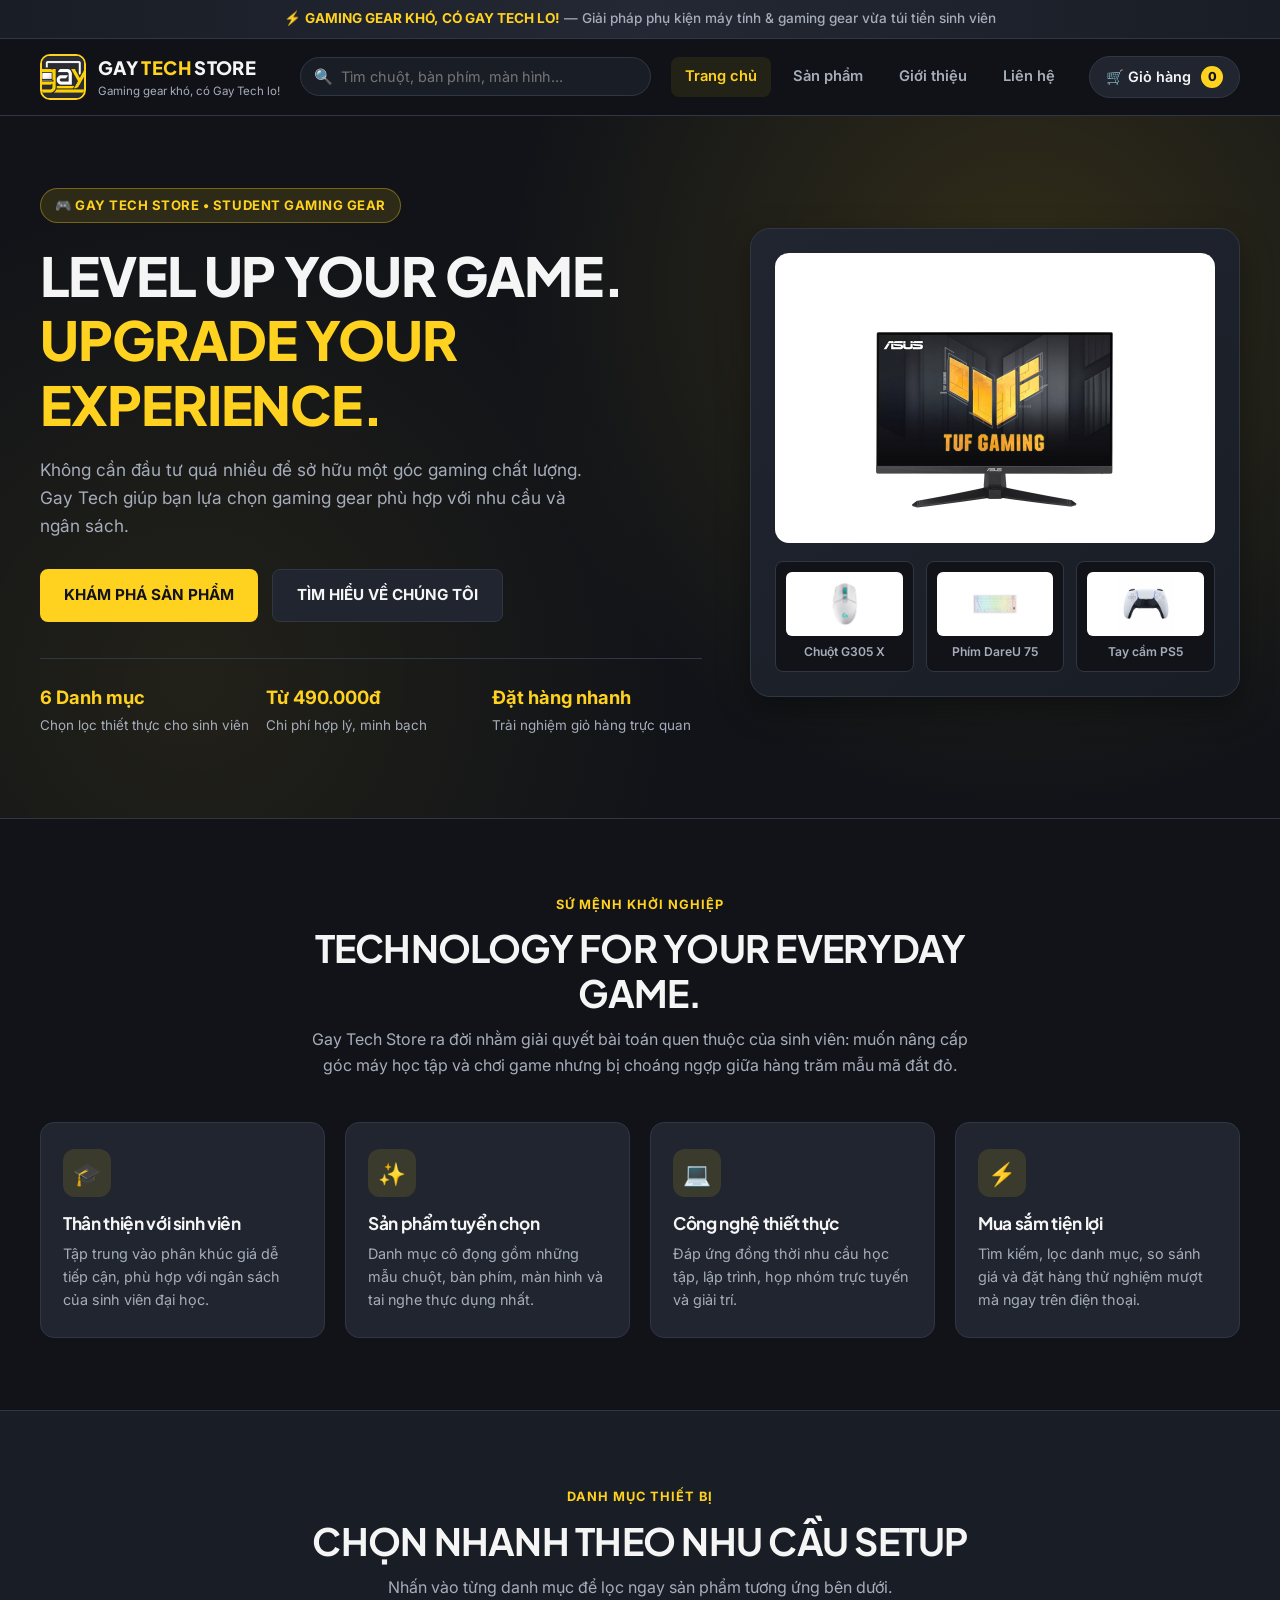
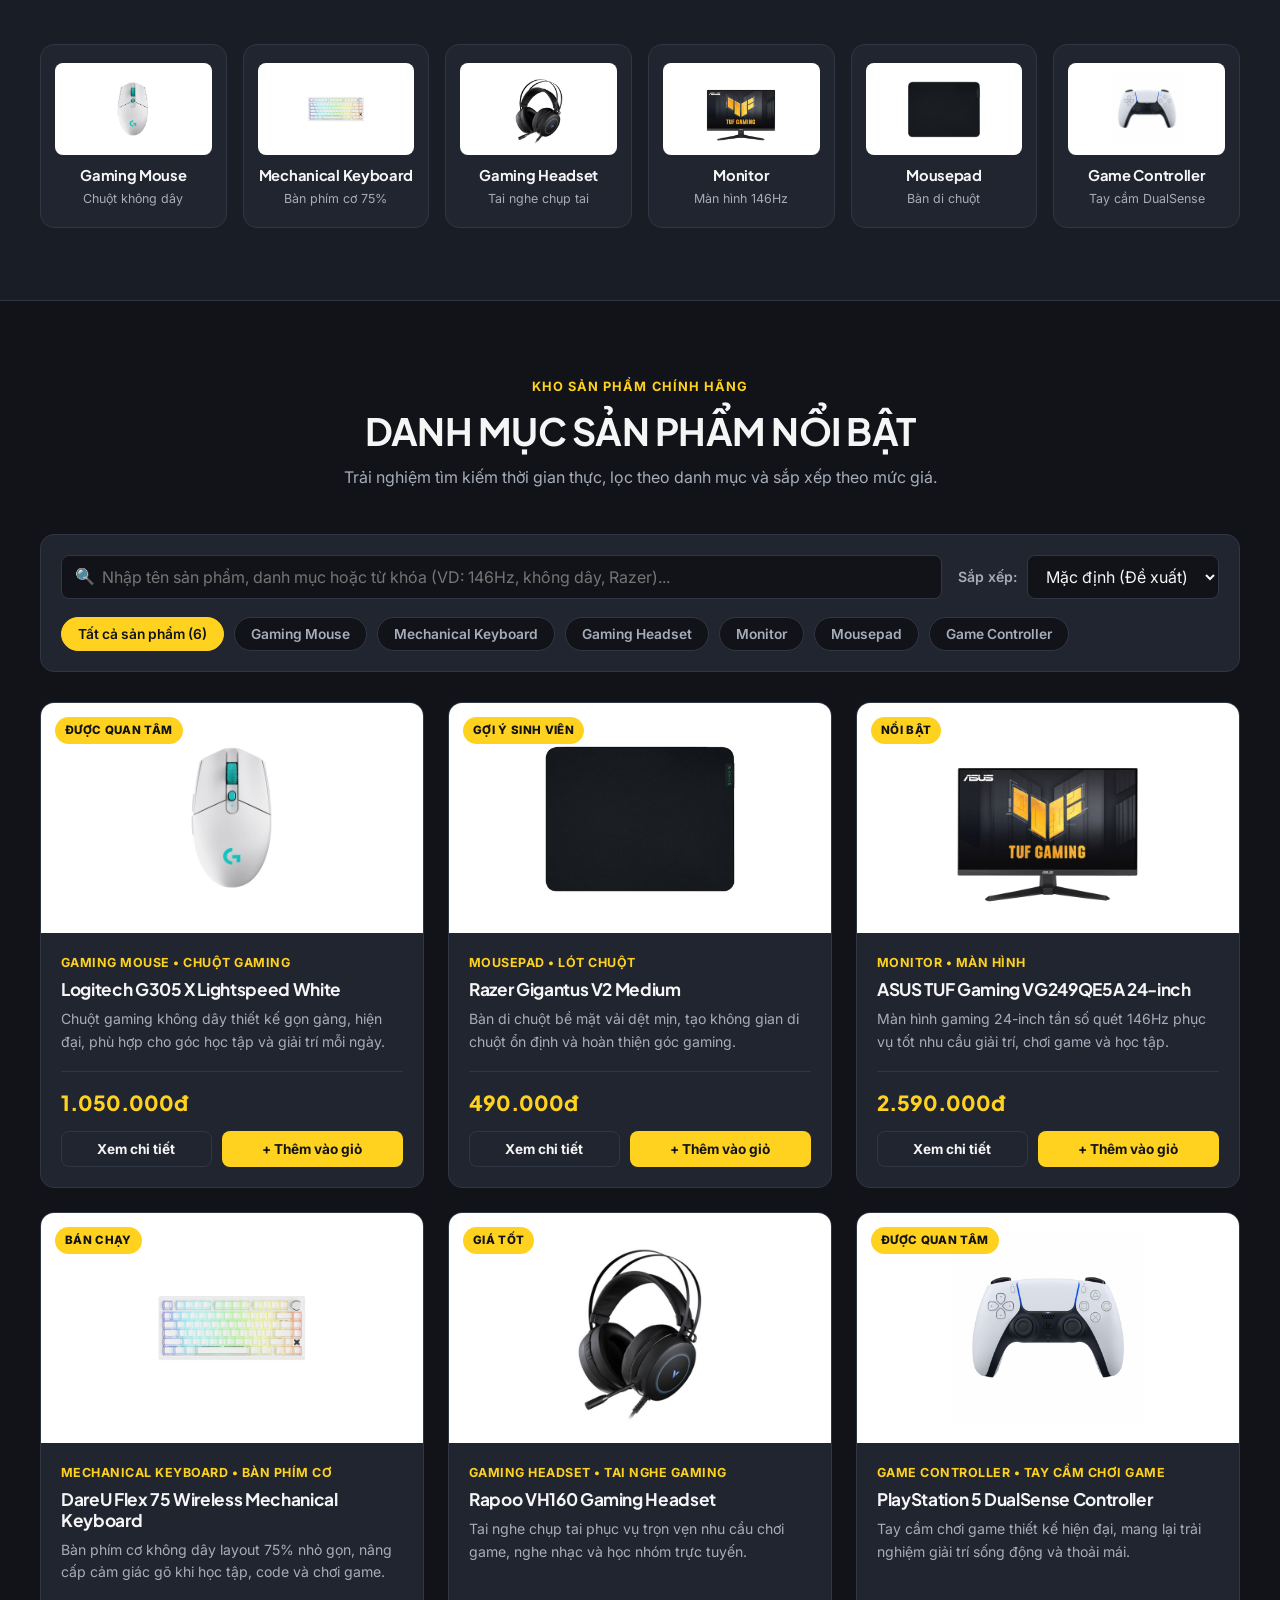
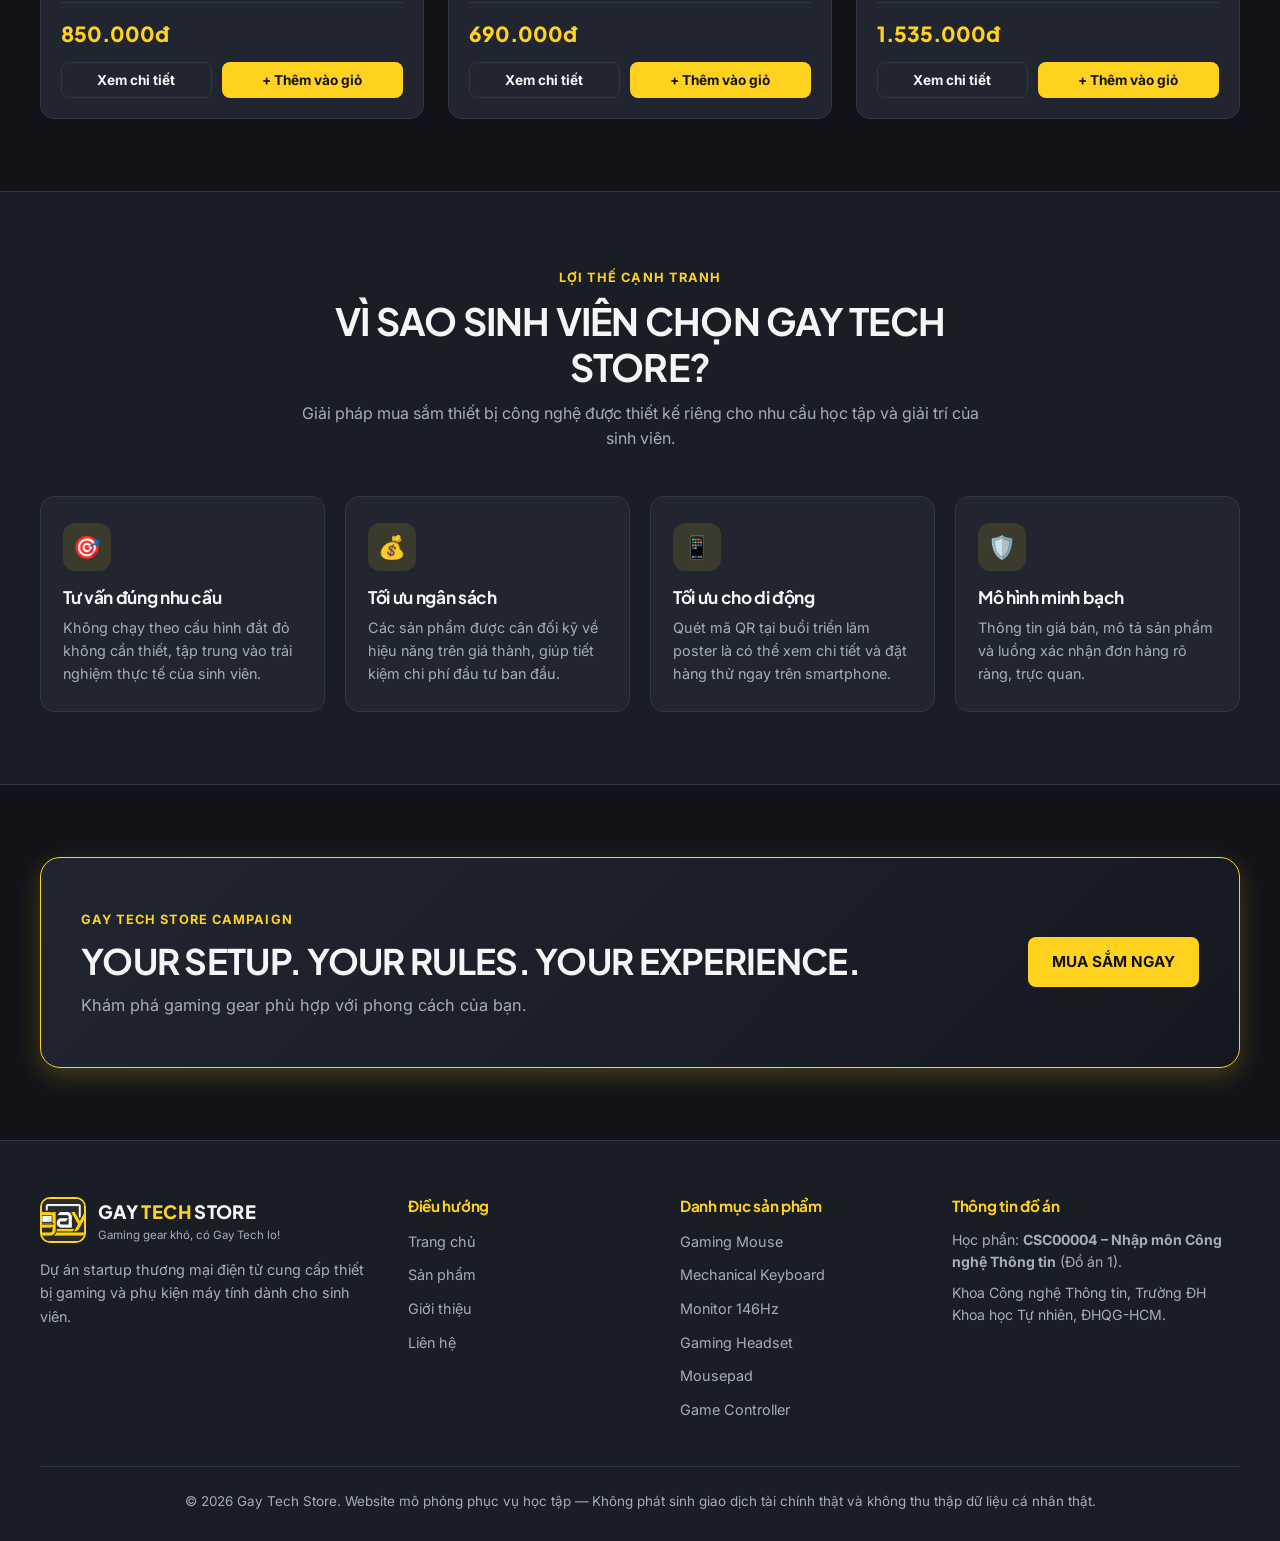
==== index.html @ 5ca6d217 "Add files via upload" ====
<!DOCTYPE html>
<html lang="vi">
<head>
  <meta charset="UTF-8">
  <meta name="viewport" content="width=device-width, initial-scale=1.0">
  <title>Gay Tech Store | Gaming gear khó, có Gay Tech lo!</title>
  <meta name="description" content="Gay Tech Store - Cửa hàng thiết bị gaming, phụ kiện máy tính và giải trí dành cho sinh viên. Đồ án môn CSC00004 Nhập môn CNTT.">
  <link rel="stylesheet" href="css/style.css">
</head>
<body>

  <!-- Thanh thông báo -->
  <div class="announcement-bar">
    ⚡ <strong>GAMING GEAR KHÓ, CÓ GAY TECH LO!</strong> — Giải pháp phụ kiện máy tính &amp; gaming gear vừa túi tiền sinh viên
  </div>

  <!-- Header -->
  <header class="site-header">
    <div class="container header-inner">
      <a href="index.html" class="brand-logo" aria-label="Trang chủ Gay Tech Store">
        <img src="img/logo.jpg" alt="Logo Gay Tech Store">
        <div class="brand-text-wrap">
          <span class="brand-name">GAY <span>TECH</span> STORE</span>
          <span class="brand-sub">Gaming gear khó, có Gay Tech lo!</span>
        </div>
      </a>

      <div class="header-search">
        <span class="search-icon">🔍</span>
        <input type="text" id="headerSearchInput" placeholder="Tìm chuột, bàn phím, màn hình..." aria-label="Tìm kiếm sản phẩm">
        <button type="button" id="headerSearchClear" class="clear-search-btn" aria-label="Xóa từ khóa">✕</button>
      </div>

      <nav class="main-nav" id="mainNav" aria-label="Điều hướng chính">
        <a href="index.html" class="nav-link active">Trang chủ</a>
        <a href="#catalog" class="nav-link">Sản phẩm</a>
        <a href="about.html" class="nav-link">Giới thiệu</a>
        <a href="contact.html" class="nav-link">Liên hệ</a>
      </nav>

      <div class="header-actions">
        <button type="button" class="cart-trigger-btn js-open-cart" aria-label="Mở giỏ hàng">
          <span>🛒 Giỏ hàng</span>
          <span class="cart-badge js-cart-count">0</span>
        </button>
        <button type="button" class="mobile-menu-btn" id="mobileMenuBtn" aria-expanded="false" aria-label="Mở menu">
          ☰
        </button>
      </div>
    </div>
  </header>

  <main>
    <!-- 6.1 Hero Section -->
    <section class="hero-section">
      <div class="container hero-grid">
        <div>
          <div class="hero-eyebrow">🎮 GAY TECH STORE • STUDENT GAMING GEAR</div>
          <h1 class="hero-title">
            LEVEL UP YOUR GAME.
            <span class="highlight">UPGRADE YOUR EXPERIENCE.</span>
          </h1>
          <p class="hero-desc">
            Không cần đầu tư quá nhiều để sở hữu một góc gaming chất lượng. Gay Tech giúp bạn lựa chọn gaming gear phù hợp với nhu cầu và ngân sách.
          </p>
          <div class="hero-cta-group">
            <a href="#catalog" class="btn btn-primary">KHÁM PHÁ SẢN PHẨM</a>
            <a href="about.html" class="btn btn-secondary">TÌM HIỂU VỀ CHÚNG TÔI</a>
          </div>
          <div class="hero-highlights">
            <div class="hero-stat-item">
              <strong>6 Danh mục</strong>
              <span>Chọn lọc thiết thực cho sinh viên</span>
            </div>
            <div class="hero-stat-item">
              <strong>Từ 490.000đ</strong>
              <span>Chi phí hợp lý, minh bạch</span>
            </div>
            <div class="hero-stat-item">
              <strong>Đặt hàng nhanh</strong>
              <span>Trải nghiệm giỏ hàng trực quan</span>
            </div>
          </div>
        </div>

        <div class="hero-visual">
          <div class="hero-showcase-card">
            <div class="hero-main-img-wrap">
              <img src="img/manHinh.jpg" alt="Màn hình ASUS TUF Gaming VG249QE5A 24-inch">
            </div>
            <div class="hero-mini-grid">
              <div class="hero-mini-card" data-id="gts-mouse-g305">
                <img src="img/chuot.jpg" alt="Logitech G305 X Lightspeed White">
                <span>Chuột G305 X</span>
              </div>
              <div class="hero-mini-card" data-id="gts-kb-dareu-flex75">
                <img src="img/phim.jpg" alt="DareU Flex 75 Wireless">
                <span>Phím DareU 75</span>
              </div>
              <div class="hero-mini-card" data-id="gts-pad-dualsense">
                <img src="img/tayCam.png" alt="PS5 DualSense Controller">
                <span>Tay cầm PS5</span>
              </div>
            </div>
          </div>
        </div>
      </div>
    </section>

    <!-- 6.2 Brand Introduction -->
    <section class="section">
      <div class="container">
        <div class="section-header">
          <span class="section-tag">SỨ MỆNH KHỞI NGHIỆP</span>
          <h2 class="section-title">TECHNOLOGY FOR YOUR EVERYDAY GAME.</h2>
          <p class="section-subtitle">
            Gay Tech Store ra đời nhằm giải quyết bài toán quen thuộc của sinh viên: muốn nâng cấp góc máy học tập và chơi game nhưng bị choáng ngợp giữa hàng trăm mẫu mã đắt đỏ.
          </p>
        </div>

        <div class="values-grid">
          <div class="value-card">
            <div class="value-icon">🎓</div>
            <h3>Thân thiện với sinh viên</h3>
            <p>Tập trung vào phân khúc giá dễ tiếp cận, phù hợp với ngân sách của sinh viên đại học.</p>
          </div>
          <div class="value-card">
            <div class="value-icon">✨</div>
            <h3>Sản phẩm tuyển chọn</h3>
            <p>Danh mục cô đọng gồm những mẫu chuột, bàn phím, màn hình và tai nghe thực dụng nhất.</p>
          </div>
          <div class="value-card">
            <div class="value-icon">💻</div>
            <h3>Công nghệ thiết thực</h3>
            <p>Đáp ứng đồng thời nhu cầu học tập, lập trình, họp nhóm trực tuyến và giải trí.</p>
          </div>
          <div class="value-card">
            <div class="value-icon">⚡</div>
            <h3>Mua sắm tiện lợi</h3>
            <p>Tìm kiếm, lọc danh mục, so sánh giá và đặt hàng thử nghiệm mượt mà ngay trên điện thoại.</p>
          </div>
        </div>
      </div>
    </section>

    <!-- 6.3 Category Showcase -->
    <section class="section section-alt">
      <div class="container">
        <div class="section-header">
          <span class="section-tag">DANH MỤC THIẾT BỊ</span>
          <h2 class="section-title">CHỌN NHANH THEO NHU CẦU SETUP</h2>
          <p class="section-subtitle">Nhấn vào từng danh mục để lọc ngay sản phẩm tương ứng bên dưới.</p>
        </div>

        <div class="category-grid">
          <div class="category-card" data-category="Gaming Mouse">
            <div class="category-thumb"><img src="img/chuot.jpg" alt="Gaming Mouse"></div>
            <h3>Gaming Mouse</h3>
            <span>Chuột không dây</span>
          </div>
          <div class="category-card" data-category="Mechanical Keyboard">
            <div class="category-thumb"><img src="img/phim.jpg" alt="Mechanical Keyboard"></div>
            <h3>Mechanical Keyboard</h3>
            <span>Bàn phím cơ 75%</span>
          </div>
          <div class="category-card" data-category="Gaming Headset">
            <div class="category-thumb"><img src="img/taiNghe.png" alt="Gaming Headset"></div>
            <h3>Gaming Headset</h3>
            <span>Tai nghe chụp tai</span>
          </div>
          <div class="category-card" data-category="Monitor">
            <div class="category-thumb"><img src="img/manHinh.jpg" alt="Monitor"></div>
            <h3>Monitor</h3>
            <span>Màn hình 146Hz</span>
          </div>
          <div class="category-card" data-category="Mousepad">
            <div class="category-thumb"><img src="img/lotChuot.jpg" alt="Mousepad"></div>
            <h3>Mousepad</h3>
            <span>Bàn di chuột</span>
          </div>
          <div class="category-card" data-category="Game Controller">
            <div class="category-thumb"><img src="img/tayCam.png" alt="Game Controller"></div>
            <h3>Game Controller</h3>
            <span>Tay cầm DualSense</span>
          </div>
        </div>
      </div>
    </section>

    <!-- 6.4 & 7. Product Catalog -->
    <section class="section" id="catalog">
      <div class="container">
        <div class="section-header">
          <span class="section-tag">KHO SẢN PHẨM CHÍNH HÃNG</span>
          <h2 class="section-title">DANH MỤC SẢN PHẨM NỔI BẬT</h2>
          <p class="section-subtitle">Trải nghiệm tìm kiếm thời gian thực, lọc theo danh mục và sắp xếp theo mức giá.</p>
        </div>

        <div class="catalog-toolbar">
          <div class="toolbar-top">
            <div class="catalog-search-box">
              <span class="search-icon">🔍</span>
              <input type="text" id="catalogSearchInput" placeholder="Nhập tên sản phẩm, danh mục hoặc từ khóa (VD: 146Hz, không dây, Razer)..." aria-label="Tìm sản phẩm">
              <button type="button" id="catalogSearchClear" class="clear-btn" aria-label="Xóa tìm kiếm">✕</button>
            </div>
            <div class="sort-box">
              <label for="sortSelect">Sắp xếp:</label>
              <select id="sortSelect">
                <option value="default">Mặc định (Đề xuất)</option>
                <option value="price-asc">Giá: thấp đến cao</option>
                <option value="price-desc">Giá: cao đến thấp</option>
                <option value="name-asc">Tên sản phẩm A–Z</option>
                <option value="name-desc">Tên sản phẩm Z–A</option>
              </select>
            </div>
          </div>

          <div class="filter-pills" role="tablist" aria-label="Bộ lọc danh mục">
            <button type="button" class="filter-pill active" data-category="ALL">Tất cả sản phẩm (6)</button>
            <button type="button" class="filter-pill" data-category="Gaming Mouse">Gaming Mouse</button>
            <button type="button" class="filter-pill" data-category="Mechanical Keyboard">Mechanical Keyboard</button>
            <button type="button" class="filter-pill" data-category="Gaming Headset">Gaming Headset</button>
            <button type="button" class="filter-pill" data-category="Monitor">Monitor</button>
            <button type="button" class="filter-pill" data-category="Mousepad">Mousepad</button>
            <button type="button" class="filter-pill" data-category="Game Controller">Game Controller</button>
          </div>
        </div>

        <div class="products-grid" id="productsGrid">
          <!-- Được render tự động từ js/products.js và js/app.js -->
        </div>
      </div>
    </section>

    <!-- 6.5 Why Choose Gay Tech -->
    <section class="section section-alt">
      <div class="container">
        <div class="section-header">
          <span class="section-tag">LỢI THẾ CẠNH TRANH</span>
          <h2 class="section-title">VÌ SAO SINH VIÊN CHỌN GAY TECH STORE?</h2>
          <p class="section-subtitle">Giải pháp mua sắm thiết bị công nghệ được thiết kế riêng cho nhu cầu học tập và giải trí của sinh viên.</p>
        </div>

        <div class="values-grid">
          <div class="value-card">
            <div class="value-icon">🎯</div>
            <h3>Tư vấn đúng nhu cầu</h3>
            <p>Không chạy theo cấu hình đắt đỏ không cần thiết, tập trung vào trải nghiệm thực tế của sinh viên.</p>
          </div>
          <div class="value-card">
            <div class="value-icon">💰</div>
            <h3>Tối ưu ngân sách</h3>
            <p>Các sản phẩm được cân đối kỹ về hiệu năng trên giá thành, giúp tiết kiệm chi phí đầu tư ban đầu.</p>
          </div>
          <div class="value-card">
            <div class="value-icon">📱</div>
            <h3>Tối ưu cho di động</h3>
            <p>Quét mã QR tại buổi triển lãm poster là có thể xem chi tiết và đặt hàng thử ngay trên smartphone.</p>
          </div>
          <div class="value-card">
            <div class="value-icon">🛡️</div>
            <h3>Mô hình minh bạch</h3>
            <p>Thông tin giá bán, mô tả sản phẩm và luồng xác nhận đơn hàng rõ ràng, trực quan.</p>
          </div>
        </div>
      </div>
    </section>

    <!-- 6.6 Promotional Banner -->
    <section class="section">
      <div class="container">
        <div class="promo-banner">
          <div>
            <span class="section-tag">GAY TECH STORE CAMPAIGN</span>
            <h2>YOUR SETUP. YOUR RULES. YOUR EXPERIENCE.</h2>
            <p>Khám phá gaming gear phù hợp với phong cách của bạn.</p>
          </div>
          <a href="#catalog" class="btn btn-primary">MUA SẮM NGAY</a>
        </div>
      </div>
    </section>
  </main>

  <!-- 6.7 Footer -->
  <footer class="site-footer">
    <div class="container">
      <div class="footer-grid">
        <div class="footer-col">
          <a href="index.html" class="brand-logo" style="margin-bottom:14px;">
            <img src="img/logo.jpg" alt="Logo Gay Tech Store">
            <div class="brand-text-wrap">
              <span class="brand-name">GAY <span>TECH</span> STORE</span>
              <span class="brand-sub">Gaming gear khó, có Gay Tech lo!</span>
            </div>
          </a>
          <p style="color:var(--text-secondary); font-size:0.9rem;">
            Dự án startup thương mại điện tử cung cấp thiết bị gaming và phụ kiện máy tính dành cho sinh viên.
          </p>
        </div>

        <div class="footer-col">
          <h4>Điều hướng</h4>
          <ul class="footer-links">
            <li><a href="index.html">Trang chủ</a></li>
            <li><a href="#catalog">Sản phẩm</a></li>
            <li><a href="about.html">Giới thiệu</a></li>
            <li><a href="contact.html">Liên hệ</a></li>
          </ul>
        </div>

        <div class="footer-col">
          <h4>Danh mục sản phẩm</h4>
          <ul class="footer-links">
            <li><a href="index.html?category=Gaming%20Mouse#catalog">Gaming Mouse</a></li>
            <li><a href="index.html?category=Mechanical%20Keyboard#catalog">Mechanical Keyboard</a></li>
            <li><a href="index.html?category=Monitor#catalog">Monitor 146Hz</a></li>
            <li><a href="index.html?category=Gaming%20Headset#catalog">Gaming Headset</a></li>
            <li><a href="index.html?category=Mousepad#catalog">Mousepad</a></li>
            <li><a href="index.html?category=Game%20Controller#catalog">Game Controller</a></li>
          </ul>
        </div>

        <div class="footer-col">
          <h4>Thông tin đồ án</h4>
          <p style="color:var(--text-secondary); font-size:0.88rem; margin-bottom:8px;">
            Học phần: <strong>CSC00004 – Nhập môn Công nghệ Thông tin</strong> (Đồ án 1).
          </p>
          <p style="color:var(--text-secondary); font-size:0.88rem;">
            Khoa Công nghệ Thông tin, Trường ĐH Khoa học Tự nhiên, ĐHQG-HCM.
          </p>
        </div>
      </div>

      <div class="footer-bottom">
        © 2026 Gay Tech Store. Website mô phỏng phục vụ học tập — Không phát sinh giao dịch tài chính thật và không thu thập dữ liệu cá nhân thật.
      </div>
    </div>
  </footer>

  <!-- Backdrop dùng chung -->
  <div class="overlay-backdrop" id="globalBackdrop"></div>

  <!-- Modal Chi Tiết Sản Phẩm -->
  <div class="modal-container" id="productDetailModal" role="dialog" aria-modal="true" aria-label="Chi tiết sản phẩm">
    <div class="modal-box">
      <button type="button" class="modal-close-btn" id="closeProductModalBtn" aria-label="Đóng">✕</button>
      <div id="productModalContent"></div>
    </div>
  </div>

  <!-- Slide-out Cart Drawer -->
  <aside class="cart-drawer" id="cartDrawer" aria-label="Giỏ hàng của bạn">
    <div class="cart-drawer-header">
      <h3>🛒 Giỏ hàng (<span id="cartTotalItemsText">0 sản phẩm</span>)</h3>
      <button type="button" class="modal-close-btn" id="closeCartDrawerBtn" style="position:static;" aria-label="Đóng giỏ hàng">✕</button>
    </div>
    <div class="cart-drawer-body" id="cartDrawerBody"></div>
    <div class="cart-drawer-footer" id="cartDrawerFooter">
      <div class="cart-summary-row">
        <span>Tạm tính:</span>
        <strong id="cartSubtotalValue">0đ</strong>
      </div>
      <div class="cart-summary-row">
        <span>Phí giao hàng (Ưu đãi SV):</span>
        <strong style="color:var(--success);">Miễn phí (0đ)</strong>
      </div>
      <div class="cart-summary-row cart-summary-total">
        <span>Tổng cộng:</span>
        <span id="cartTotalValue">0đ</span>
      </div>
      <div style="display:grid; gap:10px;">
        <button type="button" class="btn btn-primary" id="proceedToCheckoutBtn">TIẾN HÀNH ĐẶT HÀNG</button>
        <button type="button" class="btn btn-secondary btn-sm" id="continueShoppingBtn">Tiếp tục mua sắm</button>
      </div>
    </div>
  </aside>

  <!-- Modal Thanh Toán & Xác Nhận Đơn Hàng -->
  <div class="modal-container" id="checkoutModal" role="dialog" aria-modal="true" aria-label="Thanh toán đơn hàng">
    <div class="modal-box checkout-modal-box">
      <button type="button" class="modal-close-btn" id="closeCheckoutModalBtn" aria-label="Đóng">✕</button>

      <!-- Bước 1: Form Đặt Hàng -->
      <div id="checkoutFormView">
        <h2 style="margin-bottom:12px;">Thanh toán đơn hàng (Chế độ mô phỏng)</h2>
        <div class="demo-alert">
          ⚠️ <strong>Lưu ý quan trọng:</strong> Đây là website mô phỏng phục vụ đồ án học tập. Vui lòng chỉ sử dụng thông tin giả, không nhập thông tin cá nhân thật.
          <div style="margin-top:8px;">
            <button type="button" class="btn btn-secondary btn-sm" id="fillDemoDataBtn">⚡ Điền nhanh thông tin mẫu (Demo)</button>
          </div>
        </div>

        <form id="checkoutForm" novalidate>
          <div class="checkout-grid">
            <div>
              <h3 style="margin-bottom:14px; font-size:1.1rem;">1. Thông tin người nhận (Giả lập)</h3>
              <div class="form-group">
                <label for="custName">Tên người nhận (tên giả) *</label>
                <input type="text" id="custName" class="form-control" placeholder="VD: Nguyễn Văn A (Khách thử)">
                <div class="form-error">Vui lòng nhập tên người nhận giả lập (tối thiểu 2 ký tự).</div>
              </div>
              <div class="form-group">
                <label for="custPhone">Số điện thoại (số giả 9–11 chữ số) *</label>
                <input type="tel" id="custPhone" class="form-control" placeholder="VD: 0900123456">
                <div class="form-error">Vui lòng nhập số điện thoại giả hợp lệ (9–11 chữ số).</div>
              </div>
              <div class="form-group">
                <label for="custAddress">Địa chỉ giao hàng mẫu *</label>
                <input type="text" id="custAddress" class="form-control" placeholder="VD: Ký túc xá Khu B / Cơ sở Nguyễn Văn Cừ">
                <div class="form-error">Vui lòng nhập địa chỉ giao hàng mẫu (tối thiểu 5 ký tự).</div>
              </div>
              <div class="form-group">
                <label for="custNote">Ghi chú đơn hàng (Tùy chọn)</label>
                <textarea id="custNote" class="form-control" rows="2" placeholder="VD: Giao giờ ra chơi tại lớp..."></textarea>
              </div>
            </div>

            <div>
              <h3 style="margin-bottom:14px; font-size:1.1rem;">2. Phương thức thanh toán (Demo)</h3>
              <label class="payment-option selected">
                <input type="radio" name="paymentMethod" value="Thanh toán khi nhận hàng (Demo)" checked>
                <div>
                  <strong>Thanh toán khi nhận hàng (Demo)</strong>
                  <div style="font-size:0.8rem; color:var(--text-secondary);">Nhận hàng và thanh toán giả lập trực tiếp.</div>
                </div>
              </label>
              <label class="payment-option">
                <input type="radio" name="paymentMethod" value="Chuyển khoản ngân hàng (Mô phỏng)">
                <div>
                  <strong>Chuyển khoản ngân hàng (Mô phỏng)</strong>
                  <div style="font-size:0.8rem; color:var(--text-secondary);">Mô phỏng chuyển khoản (không kết nối ngân hàng).</div>
                </div>
              </label>
              <label class="payment-option">
                <input type="radio" name="paymentMethod" value="Ví điện tử (Demo)">
                <div>
                  <strong>Ví điện tử (Demo)</strong>
                  <div style="font-size:0.8rem; color:var(--text-secondary);">Mô phỏng thanh toán qua ví điện tử sinh viên.</div>
                </div>
              </label>

              <div id="paymentMethodDesc" style="background:var(--bg-primary); border:1px solid var(--border-color); padding:10px 12px; border-radius:var(--radius-sm); font-size:0.82rem; color:var(--yellow-primary); margin-bottom:16px;">
                Mô phỏng: Khách hàng kiểm tra sản phẩm khi nhận và thanh toán giả lập (Không thu tiền thật).
              </div>

              <h3 style="margin-bottom:10px; font-size:1.1rem;">3. Tóm tắt đơn hàng</h3>
              <div style="background:var(--bg-primary); border:1px solid var(--border-color); border-radius:var(--radius-sm); padding:14px; margin-bottom:16px;">
                <div id="checkoutOrderItems"></div>
                <hr style="border:none; border-top:1px solid var(--border-color); margin:10px 0;">
                <div style="display:flex; justify-content:space-between; font-size:0.88rem; margin-bottom:6px;">
                  <span>Tạm tính:</span>
                  <span id="checkoutSubtotal">0đ</span>
                </div>
                <div style="display:flex; justify-content:space-between; font-size:0.88rem; margin-bottom:8px;">
                  <span>Phí vận chuyển (Sinh viên):</span>
                  <span style="color:var(--success);">0đ (Miễn phí)</span>
                </div>
                <div style="display:flex; justify-content:space-between; font-size:1.15rem; font-weight:800; color:var(--yellow-primary);">
                  <span>Tổng cộng:</span>
                  <span id="checkoutFinalTotal">0đ</span>
                </div>
              </div>

              <button type="submit" class="btn btn-primary" style="width:100%;">XÁC NHẬN ĐẶT HÀNG</button>
            </div>
          </div>
        </form>
      </div>

      <!-- Bước 2: Màn hình Xác nhận thành công -->
      <div id="checkoutSuccessView" style="display:none; text-align:center; padding:16px 0;">
        <div style="font-size:3rem; margin-bottom:8px;">🎉</div>
        <h2 style="color:var(--success); margin-bottom:6px;">ĐẶT HÀNG THÀNH CÔNG!</h2>
        <p style="color:var(--text-secondary);">Cảm ơn bạn đã trải nghiệm Gay Tech Store.</p>
        <div id="orderConfirmationDetails"></div>
        <div style="display:flex; justify-content:center; gap:14px; flex-wrap:wrap; margin-top:20px;">
          <button type="button" class="btn btn-primary" onclick="document.getElementById('checkoutModal').classList.remove('open')">Tiếp tục mua sắm</button>
          <a href="index.html" class="btn btn-secondary">Quay về trang chủ</a>
        </div>
      </div>
    </div>
  </div>

  <button type="button" class="back-to-top" id="backToTopBtn" aria-label="Lên đầu trang">↑</button>

  <script src="js/products.js"></script>
  <script src="js/app.js"></script>
</body>
</html>
---- css/style.css ----
@import url('https://fonts.googleapis.com/css2?family=Inter:wght@400;500;600;700&family=Plus+Jakarta+Sans:wght@700;800&display=swap');

:root {
  --bg-primary: #111318;
  --bg-secondary: #191D25;
  --bg-card: #202530;
  --bg-elevated: #282F3D;
  --yellow-primary: #FFD21F;
  --yellow-accent: #F5B800;
  --yellow-glow: rgba(255, 210, 31, 0.18);
  --text-main: #F5F5F5;
  --text-secondary: #A6ADBA;
  --border-color: #303744;
  --success: #35C98A;
  --error: #FF5C64;
  --radius-sm: 8px;
  --radius-md: 14px;
  --radius-lg: 20px;
  --shadow-card: 0 12px 32px rgba(0, 0, 0, 0.35);
  --shadow-glow: 0 8px 24px rgba(255, 210, 31, 0.22);
  --transition: 0.25s cubic-bezier(0.16, 1, 0.3, 1);
  --container-max: 1240px;
}

*, *::before, *::after {
  box-sizing: border-box;
  margin: 0;
  padding: 0;
}

html {
  scroll-behavior: smooth;
  font-size: 16px;
}

body {
  font-family: 'Inter', -apple-system, BlinkMacSystemFont, sans-serif;
  background-color: var(--bg-primary);
  color: var(--text-main);
  line-height: 1.6;
  overflow-x: hidden;
  min-height: 100vh;
  display: flex;
  flex-direction: column;
}

h1, h2, h3, h4, .brand-font {
  font-family: 'Plus Jakarta Sans', 'Inter', sans-serif;
  line-height: 1.2;
  letter-spacing: -0.02em;
}

a {
  color: inherit;
  text-decoration: none;
  transition: color var(--transition);
}

img {
  max-width: 100%;
  display: block;
}

button, input, select, textarea {
  font-family: inherit;
  font-size: inherit;
  color: inherit;
}

button {
  cursor: pointer;
  border: none;
  background: none;
}

:focus-visible {
  outline: 2px solid var(--yellow-primary);
  outline-offset: 2px;
}

.container {
  width: 100%;
  max-width: var(--container-max);
  margin: 0 auto;
  padding: 0 20px;
}

/* Announcement Bar */
.announcement-bar {
  background: linear-gradient(90deg, #191D25 0%, #232834 50%, #191D25 100%);
  border-bottom: 1px solid var(--border-color);
  padding: 8px 16px;
  text-align: center;
  font-size: 0.85rem;
  font-weight: 500;
  color: var(--text-secondary);
}

.announcement-bar strong {
  color: var(--yellow-primary);
  font-weight: 700;
}

/* Header & Navigation */
.site-header {
  position: sticky;
  top: 0;
  z-index: 100;
  background: rgba(17, 19, 24, 0.92);
  backdrop-filter: blur(14px);
  border-bottom: 1px solid var(--border-color);
}

.header-inner {
  display: flex;
  align-items: center;
  justify-content: space-between;
  gap: 20px;
  min-height: 76px;
}

.brand-logo {
  display: flex;
  align-items: center;
  gap: 12px;
  flex-shrink: 0;
}

.brand-logo img {
  width: 46px;
  height: 46px;
  object-fit: cover;
  border-radius: 10px;
  border: 2px solid var(--yellow-primary);
}

.brand-text-wrap {
  display: flex;
  flex-direction: column;
}

.brand-name {
  font-family: 'Plus Jakarta Sans', sans-serif;
  font-weight: 800;
  font-size: 1.15rem;
  color: var(--text-main);
  letter-spacing: 0.02em;
}

.brand-name span {
  color: var(--yellow-primary);
}

.brand-sub {
  font-size: 0.72rem;
  color: var(--text-secondary);
}

/* Header Search */
.header-search {
  flex: 1;
  max-width: 360px;
  position: relative;
}

.header-search input {
  width: 100%;
  background: var(--bg-secondary);
  border: 1px solid var(--border-color);
  border-radius: 999px;
  padding: 10px 38px 10px 40px;
  font-size: 0.9rem;
  color: var(--text-main);
  transition: border-color var(--transition), box-shadow var(--transition);
}

.header-search input:focus {
  border-color: var(--yellow-primary);
  box-shadow: 0 0 0 3px var(--yellow-glow);
  outline: none;
}

.header-search .search-icon {
  position: absolute;
  left: 14px;
  top: 50%;
  transform: translateY(-50%);
  color: var(--text-secondary);
  pointer-events: none;
  font-size: 0.95rem;
}

.header-search .clear-search-btn {
  position: absolute;
  right: 12px;
  top: 50%;
  transform: translateY(-50%);
  color: var(--text-secondary);
  font-size: 0.85rem;
  padding: 4px;
  display: none;
}

.header-search .clear-search-btn.visible {
  display: block;
}

/* Nav Links */
.main-nav {
  display: flex;
  align-items: center;
  gap: 8px;
}

.nav-link {
  padding: 8px 14px;
  border-radius: var(--radius-sm);
  font-weight: 600;
  font-size: 0.92rem;
  color: var(--text-secondary);
  transition: all var(--transition);
}

.nav-link:hover,
.nav-link.active {
  color: var(--yellow-primary);
  background: rgba(255, 210, 31, 0.08);
}

/* Header Actions */
.header-actions {
  display: flex;
  align-items: center;
  gap: 12px;
}

.cart-trigger-btn {
  display: inline-flex;
  align-items: center;
  gap: 10px;
  background: var(--bg-card);
  border: 1px solid var(--border-color);
  padding: 9px 16px;
  border-radius: 999px;
  font-weight: 600;
  font-size: 0.9rem;
  transition: all var(--transition);
}

.cart-trigger-btn:hover {
  border-color: var(--yellow-primary);
  box-shadow: var(--shadow-glow);
}

.cart-badge {
  background: var(--yellow-primary);
  color: #111318;
  font-weight: 800;
  font-size: 0.78rem;
  min-width: 22px;
  height: 22px;
  padding: 0 6px;
  border-radius: 999px;
  display: inline-flex;
  align-items: center;
  justify-content: center;
}

.mobile-menu-btn {
  display: none;
  width: 42px;
  height: 42px;
  border-radius: var(--radius-sm);
  background: var(--bg-card);
  border: 1px solid var(--border-color);
  align-items: center;
  justify-content: center;
  font-size: 1.25rem;
}

/* Buttons */
.btn {
  display: inline-flex;
  align-items: center;
  justify-content: center;
  gap: 8px;
  padding: 13px 24px;
  border-radius: var(--radius-sm);
  font-weight: 700;
  font-size: 0.95rem;
  transition: all var(--transition);
  text-align: center;
}

.btn-primary {
  background: var(--yellow-primary);
  color: #111318;
}

.btn-primary:hover {
  background: var(--yellow-accent);
  transform: translateY(-2px);
  box-shadow: var(--shadow-glow);
}

.btn-secondary {
  background: var(--bg-card);
  color: var(--text-main);
  border: 1px solid var(--border-color);
}

.btn-secondary:hover {
  border-color: var(--yellow-primary);
  color: var(--yellow-primary);
  transform: translateY(-2px);
}

.btn-sm {
  padding: 9px 14px;
  font-size: 0.85rem;
}

/* Hero Section */
.hero-section {
  position: relative;
  padding: 72px 0 80px;
  background:
    radial-gradient(circle at 80% 25%, rgba(255, 210, 31, 0.14), transparent 45%),
    radial-gradient(circle at 15% 80%, rgba(255, 210, 31, 0.07), transparent 40%),
    var(--bg-primary);
  border-bottom: 1px solid var(--border-color);
  overflow: hidden;
}

.hero-grid {
  display: grid;
  grid-template-columns: 1.15fr 0.85fr;
  gap: 48px;
  align-items: center;
}

.hero-eyebrow {
  display: inline-flex;
  align-items: center;
  gap: 8px;
  background: rgba(255, 210, 31, 0.12);
  border: 1px solid rgba(255, 210, 31, 0.35);
  color: var(--yellow-primary);
  padding: 6px 14px;
  border-radius: 999px;
  font-size: 0.82rem;
  font-weight: 700;
  letter-spacing: 0.04em;
  text-transform: uppercase;
  margin-bottom: 20px;
}

.hero-title {
  font-size: clamp(2.1rem, 4.2vw, 3.5rem);
  font-weight: 800;
  margin-bottom: 20px;
  color: var(--text-main);
}

.hero-title .highlight {
  color: var(--yellow-primary);
  display: block;
}

.hero-desc {
  font-size: 1.08rem;
  color: var(--text-secondary);
  max-width: 560px;
  margin-bottom: 30px;
}

.hero-cta-group {
  display: flex;
  flex-wrap: wrap;
  gap: 14px;
  margin-bottom: 36px;
}

.hero-highlights {
  display: grid;
  grid-template-columns: repeat(3, 1fr);
  gap: 16px;
  padding-top: 24px;
  border-top: 1px solid var(--border-color);
}

.hero-stat-item strong {
  display: block;
  font-size: 1.15rem;
  color: var(--yellow-primary);
}

.hero-stat-item span {
  font-size: 0.84rem;
  color: var(--text-secondary);
}

/* Hero Visual Showcase */
.hero-visual {
  position: relative;
}

.hero-showcase-card {
  background: linear-gradient(145deg, var(--bg-card), var(--bg-secondary));
  border: 1px solid var(--border-color);
  border-radius: var(--radius-lg);
  padding: 24px;
  box-shadow: var(--shadow-card);
  position: relative;
}

.hero-main-img-wrap {
  background: #ffffff;
  border-radius: var(--radius-md);
  padding: 20px;
  height: 290px;
  display: flex;
  align-items: center;
  justify-content: center;
  margin-bottom: 18px;
}

.hero-main-img-wrap img {
  max-height: 100%;
  max-width: 100%;
  object-fit: contain;
}

.hero-mini-grid {
  display: grid;
  grid-template-columns: repeat(3, 1fr);
  gap: 12px;
}

.hero-mini-card {
  background: var(--bg-primary);
  border: 1px solid var(--border-color);
  border-radius: var(--radius-sm);
  padding: 10px;
  text-align: center;
  transition: all var(--transition);
  cursor: pointer;
}

.hero-mini-card:hover {
  border-color: var(--yellow-primary);
  transform: translateY(-3px);
}

.hero-mini-card img {
  width: 100%;
  height: 64px;
  object-fit: contain;
  background: #fff;
  border-radius: 6px;
  padding: 4px;
  margin-bottom: 6px;
}

.hero-mini-card span {
  font-size: 0.76rem;
  font-weight: 600;
  color: var(--text-secondary);
  display: block;
}

/* Section Common */
.section {
  padding: 72px 0;
}

.section-alt {
  background-color: var(--bg-secondary);
  border-top: 1px solid var(--border-color);
  border-bottom: 1px solid var(--border-color);
}

.section-header {
  text-align: center;
  max-width: 680px;
  margin: 0 auto 44px;
}

.section-tag {
  display: inline-block;
  color: var(--yellow-primary);
  font-size: 0.8rem;
  font-weight: 700;
  text-transform: uppercase;
  letter-spacing: 0.08em;
  margin-bottom: 10px;
}

.section-title {
  font-size: clamp(1.65rem, 3vw, 2.35rem);
  margin-bottom: 12px;
}

.section-subtitle {
  color: var(--text-secondary);
  font-size: 1rem;
}

/* Brand Values Grid */
.values-grid {
  display: grid;
  grid-template-columns: repeat(4, 1fr);
  gap: 20px;
}

.value-card {
  background: var(--bg-card);
  border: 1px solid var(--border-color);
  border-radius: var(--radius-md);
  padding: 26px 22px;
  transition: all var(--transition);
}

.value-card:hover {
  border-color: var(--yellow-primary);
  transform: translateY(-4px);
}

.value-icon {
  width: 48px;
  height: 48px;
  border-radius: 12px;
  background: rgba(255, 210, 31, 0.12);
  color: var(--yellow-primary);
  display: flex;
  align-items: center;
  justify-content: center;
  font-size: 1.4rem;
  margin-bottom: 16px;
}

.value-card h3 {
  font-size: 1.08rem;
  margin-bottom: 8px;
}

.value-card p {
  font-size: 0.9rem;
  color: var(--text-secondary);
}

/* Category Showcase */
.category-grid {
  display: grid;
  grid-template-columns: repeat(6, 1fr);
  gap: 16px;
}

.category-card {
  background: var(--bg-card);
  border: 1px solid var(--border-color);
  border-radius: var(--radius-md);
  padding: 18px 14px;
  text-align: center;
  transition: all var(--transition);
  cursor: pointer;
  display: flex;
  flex-direction: column;
  align-items: center;
}

.category-card:hover,
.category-card.active {
  border-color: var(--yellow-primary);
  box-shadow: var(--shadow-glow);
  transform: translateY(-4px);
}

.category-thumb {
  width: 100%;
  height: 92px;
  background: #ffffff;
  border-radius: var(--radius-sm);
  padding: 10px;
  display: flex;
  align-items: center;
  justify-content: center;
  margin-bottom: 12px;
}

.category-thumb img {
  max-height: 100%;
  max-width: 100%;
  object-fit: contain;
}

.category-card h3 {
  font-size: 0.92rem;
  margin-bottom: 4px;
}

.category-card span {
  font-size: 0.78rem;
  color: var(--text-secondary);
}

/* Catalog Controls (Search, Filter, Sort) */
.catalog-toolbar {
  background: var(--bg-card);
  border: 1px solid var(--border-color);
  border-radius: var(--radius-md);
  padding: 20px;
  margin-bottom: 30px;
  display: flex;
  flex-direction: column;
  gap: 18px;
}

.toolbar-top {
  display: flex;
  flex-wrap: wrap;
  gap: 16px;
  align-items: center;
  justify-content: space-between;
}

.catalog-search-box {
  position: relative;
  flex: 1;
  min-width: 260px;
}

.catalog-search-box input {
  width: 100%;
  background: var(--bg-primary);
  border: 1px solid var(--border-color);
  border-radius: var(--radius-sm);
  padding: 11px 38px 11px 40px;
  color: var(--text-main);
}

.catalog-search-box input:focus {
  border-color: var(--yellow-primary);
  outline: none;
}

.catalog-search-box .search-icon {
  position: absolute;
  left: 14px;
  top: 50%;
  transform: translateY(-50%);
  color: var(--text-secondary);
}

.catalog-search-box .clear-btn {
  position: absolute;
  right: 12px;
  top: 50%;
  transform: translateY(-50%);
  color: var(--text-secondary);
  display: none;
}

.catalog-search-box .clear-btn.visible {
  display: block;
}

.sort-box {
  display: flex;
  align-items: center;
  gap: 10px;
}

.sort-box label {
  font-size: 0.88rem;
  color: var(--text-secondary);
  font-weight: 600;
  white-space: nowrap;
}

.sort-box select {
  background: var(--bg-primary);
  border: 1px solid var(--border-color);
  border-radius: var(--radius-sm);
  padding: 10px 14px;
  color: var(--text-main);
  cursor: pointer;
}

.filter-pills {
  display: flex;
  flex-wrap: wrap;
  gap: 10px;
}

.filter-pill {
  padding: 8px 16px;
  border-radius: 999px;
  background: var(--bg-primary);
  border: 1px solid var(--border-color);
  color: var(--text-secondary);
  font-size: 0.86rem;
  font-weight: 600;
  transition: all var(--transition);
}

.filter-pill:hover {
  border-color: var(--yellow-primary);
  color: var(--text-main);
}

.filter-pill.active {
  background: var(--yellow-primary);
  border-color: var(--yellow-primary);
  color: #111318;
}

/* Product Grid & Cards */
.products-grid {
  display: grid;
  grid-template-columns: repeat(3, 1fr);
  gap: 24px;
}

.product-card {
  background: var(--bg-card);
  border: 1px solid var(--border-color);
  border-radius: var(--radius-md);
  overflow: hidden;
  display: flex;
  flex-direction: column;
  transition: all var(--transition);
  position: relative;
}

.product-card:hover {
  border-color: var(--yellow-primary);
  transform: translateY(-6px);
  box-shadow: var(--shadow-card);
}

.product-badge {
  position: absolute;
  top: 14px;
  left: 14px;
  z-index: 2;
  background: var(--yellow-primary);
  color: #111318;
  font-size: 0.72rem;
  font-weight: 800;
  padding: 4px 10px;
  border-radius: 999px;
  letter-spacing: 0.03em;
}

.product-img-wrap {
  background: #ffffff;
  height: 230px;
  padding: 20px;
  display: flex;
  align-items: center;
  justify-content: center;
  overflow: hidden;
  cursor: pointer;
}

.product-img-wrap img {
  max-height: 100%;
  max-width: 100%;
  object-fit: contain;
  transition: transform 0.35s ease;
}

.product-card:hover .product-img-wrap img {
  transform: scale(1.06);
}

.product-body {
  padding: 20px;
  display: flex;
  flex-direction: column;
  flex: 1;
}

.product-category {
  font-size: 0.78rem;
  color: var(--yellow-primary);
  font-weight: 700;
  text-transform: uppercase;
  letter-spacing: 0.04em;
  margin-bottom: 6px;
}

.product-title {
  font-size: 1.08rem;
  font-weight: 700;
  margin-bottom: 8px;
  cursor: pointer;
  transition: color var(--transition);
}

.product-title:hover {
  color: var(--yellow-primary);
}

.product-desc {
  font-size: 0.88rem;
  color: var(--text-secondary);
  margin-bottom: 18px;
  flex: 1;
}

.product-footer {
  margin-top: auto;
  padding-top: 14px;
  border-top: 1px solid var(--border-color);
  display: flex;
  flex-direction: column;
  gap: 12px;
}

.product-price {
  font-family: 'Plus Jakarta Sans', sans-serif;
  font-size: 1.3rem;
  font-weight: 800;
  color: var(--yellow-primary);
}

.product-actions {
  display: grid;
  grid-template-columns: 1fr 1.2fr;
  gap: 10px;
}

/* Empty State */
.empty-catalog-state {
  background: var(--bg-card);
  border: 1px dashed var(--border-color);
  border-radius: var(--radius-md);
  padding: 48px 24px;
  text-align: center;
  grid-column: 1 / -1;
}

.empty-catalog-state h3 {
  font-size: 1.2rem;
  margin-bottom: 8px;
}

.empty-catalog-state p {
  color: var(--text-secondary);
  margin-bottom: 20px;
}

/* Promo Banner */
.promo-banner {
  background: linear-gradient(135deg, #202530 0%, #151821 100%);
  border: 1px solid var(--yellow-primary);
  border-radius: var(--radius-lg);
  padding: 48px 40px;
  display: flex;
  align-items: center;
  justify-content: space-between;
  gap: 32px;
  box-shadow: var(--shadow-glow);
}

.promo-banner h2 {
  font-size: clamp(1.5rem, 2.8vw, 2.2rem);
  margin-bottom: 10px;
}

.promo-banner p {
  color: var(--text-secondary);
  font-size: 1.02rem;
}

/* Modals & Cart Drawer Overlays */
.overlay-backdrop {
  position: fixed;
  inset: 0;
  background: rgba(9, 11, 15, 0.78);
  backdrop-filter: blur(5px);
  z-index: 200;
  opacity: 0;
  visibility: hidden;
  transition: all var(--transition);
}

.overlay-backdrop.open {
  opacity: 1;
  visibility: visible;
}

/* Product Detail Modal */
.modal-container {
  position: fixed;
  inset: 0;
  z-index: 210;
  display: flex;
  align-items: center;
  justify-content: center;
  padding: 20px;
  opacity: 0;
  visibility: hidden;
  transition: all var(--transition);
}

.modal-container.open {
  opacity: 1;
  visibility: visible;
}

.modal-box {
  background: var(--bg-card);
  border: 1px solid var(--border-color);
  border-radius: var(--radius-lg);
  max-width: 860px;
  width: 100%;
  max-height: 90vh;
  overflow-y: auto;
  padding: 28px;
  position: relative;
  box-shadow: var(--shadow-card);
}

.modal-close-btn {
  position: absolute;
  top: 18px;
  right: 18px;
  width: 38px;
  height: 38px;
  border-radius: 50%;
  background: var(--bg-secondary);
  border: 1px solid var(--border-color);
  color: var(--text-main);
  font-size: 1.1rem;
  display: flex;
  align-items: center;
  justify-content: center;
}

.modal-close-btn:hover {
  border-color: var(--yellow-primary);
  color: var(--yellow-primary);
}

.modal-detail-grid {
  display: grid;
  grid-template-columns: 1fr 1.1fr;
  gap: 28px;
  align-items: center;
}

.modal-img-box {
  background: #ffffff;
  border-radius: var(--radius-md);
  padding: 24px;
  height: 320px;
  display: flex;
  align-items: center;
  justify-content: center;
}

.modal-img-box img {
  max-height: 100%;
  max-width: 100%;
  object-fit: contain;
}

.modal-highlights {
  list-style: none;
  margin: 16px 0 22px;
}

.modal-highlights li {
  font-size: 0.9rem;
  color: var(--text-secondary);
  margin-bottom: 8px;
  display: flex;
  align-items: flex-start;
  gap: 8px;
}

.modal-highlights li::before {
  content: "✓";
  color: var(--yellow-primary);
  font-weight: 800;
}

.qty-Selector {
  display: inline-flex;
  align-items: center;
  background: var(--bg-primary);
  border: 1px solid var(--border-color);
  border-radius: var(--radius-sm);
}

.qty-Selector button {
  width: 36px;
  height: 36px;
  font-weight: 700;
  color: var(--text-main);
}

.qty-Selector button:hover {
  color: var(--yellow-primary);
}

.qty-Selector input {
  width: 46px;
  text-align: center;
  background: transparent;
  border: none;
  font-weight: 700;
}

/* Slide-out Cart Drawer */
.cart-drawer {
  position: fixed;
  top: 0;
  right: 0;
  width: 100%;
  max-width: 430px;
  height: 100vh;
  background: var(--bg-secondary);
  border-left: 1px solid var(--border-color);
  z-index: 220;
  display: flex;
  flex-direction: column;
  transform: translateX(100%);
  transition: transform var(--transition);
}

.cart-drawer.open {
  transform: translateX(0);
}

.cart-drawer-header {
  padding: 20px 22px;
  border-bottom: 1px solid var(--border-color);
  display: flex;
  align-items: center;
  justify-content: space-between;
}

.cart-drawer-body {
  flex: 1;
  overflow-y: auto;
  padding: 20px 22px;
  display: flex;
  flex-direction: column;
  gap: 16px;
}

.cart-item {
  background: var(--bg-card);
  border: 1px solid var(--border-color);
  border-radius: var(--radius-sm);
  padding: 12px;
  display: grid;
  grid-template-columns: 72px 1fr;
  gap: 14px;
  align-items: center;
}

.cart-item-thumb {
  width: 72px;
  height: 72px;
  background: #ffffff;
  border-radius: 6px;
  padding: 6px;
  display: flex;
  align-items: center;
  justify-content: center;
}

.cart-item-thumb img {
  max-height: 100%;
  max-width: 100%;
  object-fit: contain;
}

.cart-item-title {
  font-size: 0.92rem;
  font-weight: 700;
  margin-bottom: 4px;
}

.cart-item-price {
  font-size: 0.85rem;
  color: var(--yellow-primary);
  font-weight: 700;
  margin-bottom: 8px;
}

.cart-item-controls {
  display: flex;
  align-items: center;
  justify-content: space-between;
}

.remove-item-btn {
  font-size: 0.8rem;
  color: var(--error);
  font-weight: 600;
}

.cart-drawer-footer {
  padding: 20px 22px;
  border-top: 1px solid var(--border-color);
  background: var(--bg-card);
}

.cart-summary-row {
  display: flex;
  justify-content: space-between;
  margin-bottom: 10px;
  font-size: 0.95rem;
}

.cart-summary-total {
  font-size: 1.18rem;
  font-weight: 800;
  color: var(--yellow-primary);
  padding-top: 10px;
  border-top: 1px solid var(--border-color);
  margin-bottom: 16px;
}

/* Checkout Modal */
.checkout-modal-box {
  max-width: 980px;
}

.demo-alert {
  background: rgba(255, 210, 31, 0.1);
  border: 1px solid rgba(255, 210, 31, 0.4);
  color: var(--text-main);
  padding: 12px 16px;
  border-radius: var(--radius-sm);
  font-size: 0.86rem;
  margin-bottom: 20px;
}

.demo-alert strong {
  color: var(--yellow-primary);
}

.checkout-grid {
  display: grid;
  grid-template-columns: 1.2fr 0.9fr;
  gap: 28px;
}

.form-group {
  margin-bottom: 16px;
}

.form-group label {
  display: block;
  font-size: 0.88rem;
  font-weight: 600;
  margin-bottom: 6px;
}

.form-control {
  width: 100%;
  background: var(--bg-primary);
  border: 1px solid var(--border-color);
  border-radius: var(--radius-sm);
  padding: 11px 14px;
  color: var(--text-main);
}

.form-control:focus {
  border-color: var(--yellow-primary);
  outline: none;
}

.form-error {
  color: var(--error);
  font-size: 0.8rem;
  margin-top: 4px;
  display: none;
}

.form-group.invalid .form-control {
  border-color: var(--error);
}

.form-group.invalid .form-error {
  display: block;
}

.payment-option {
  display: flex;
  align-items: flex-start;
  gap: 10px;
  background: var(--bg-primary);
  border: 1px solid var(--border-color);
  border-radius: var(--radius-sm);
  padding: 12px;
  margin-bottom: 10px;
  cursor: pointer;
}

.payment-option.selected {
  border-color: var(--yellow-primary);
  background: rgba(255, 210, 31, 0.06);
}

/* About & Contact Pages */
.page-hero {
  padding: 60px 0;
  background: var(--bg-secondary);
  border-bottom: 1px solid var(--border-color);
  text-align: center;
}

.two-col-grid {
  display: grid;
  grid-template-columns: repeat(2, 1fr);
  gap: 28px;
}

.team-grid {
  display: grid;
  grid-template-columns: repeat(5, 1fr);
  gap: 18px;
}

.team-card {
  background: var(--bg-card);
  border: 1px solid var(--border-color);
  border-radius: var(--radius-md);
  padding: 22px 16px;
  text-align: center;
}

.team-avatar {
  width: 64px;
  height: 64px;
  border-radius: 50%;
  background: rgba(255, 210, 31, 0.15);
  border: 2px solid var(--yellow-primary);
  color: var(--yellow-primary);
  font-weight: 800;
  font-size: 1.2rem;
  display: flex;
  align-items: center;
  justify-content: center;
  margin: 0 auto 14px;
}

/* Toast Notification */
.toast-container {
  position: fixed;
  bottom: 24px;
  right: 24px;
  z-index: 300;
  display: flex;
  flex-direction: column;
  gap: 10px;
}

.toast-item {
  background: var(--bg-card);
  border-left: 4px solid var(--yellow-primary);
  border-top: 1px solid var(--border-color);
  border-right: 1px solid var(--border-color);
  border-bottom: 1px solid var(--border-color);
  color: var(--text-main);
  padding: 12px 18px;
  border-radius: var(--radius-sm);
  box-shadow: var(--shadow-card);
  font-size: 0.9rem;
  font-weight: 600;
}

/* Back to Top */
.back-to-top {
  position: fixed;
  bottom: 24px;
  left: 24px;
  width: 44px;
  height: 44px;
  border-radius: 50%;
  background: var(--yellow-primary);
  color: #111318;
  font-weight: 800;
  display: flex;
  align-items: center;
  justify-content: center;
  box-shadow: var(--shadow-glow);
  opacity: 0;
  visibility: hidden;
  transition: all var(--transition);
  z-index: 90;
}

.back-to-top.visible {
  opacity: 1;
  visibility: visible;
}

/* Footer */
.site-footer {
  margin-top: auto;
  background: var(--bg-secondary);
  border-top: 1px solid var(--border-color);
  padding: 56px 0 28px;
}

.footer-grid {
  display: grid;
  grid-template-columns: 1.4fr 1fr 1fr 1.2fr;
  gap: 32px;
  margin-bottom: 36px;
}

.footer-col h4 {
  color: var(--yellow-primary);
  font-size: 0.95rem;
  margin-bottom: 14px;
}

.footer-links {
  list-style: none;
}

.footer-links li {
  margin-bottom: 8px;
}

.footer-links a {
  color: var(--text-secondary);
  font-size: 0.9rem;
}

.footer-links a:hover {
  color: var(--yellow-primary);
}

.footer-bottom {
  padding-top: 24px;
  border-top: 1px solid var(--border-color);
  text-align: center;
  color: var(--text-secondary);
  font-size: 0.84rem;
}

/* Responsive Breakpoints */
@media (max-width: 1199px) {
  .category-grid {
    grid-template-columns: repeat(3, 1fr);
  }
  .team-grid {
    grid-template-columns: repeat(3, 1fr);
  }
}

@media (max-width: 991px) {
  .hero-grid,
  .modal-detail-grid,
  .checkout-grid,
  .two-col-grid {
    grid-template-columns: 1fr;
  }
  .values-grid,
  .products-grid,
  .footer-grid {
    grid-template-columns: repeat(2, 1fr);
  }
  .header-search {
    display: none;
  }
  .mobile-menu-btn {
    display: inline-flex;
  }
  .main-nav {
    position: fixed;
    top: 76px;
    left: 0;
    right: 0;
    background: var(--bg-secondary);
    border-bottom: 1px solid var(--border-color);
    flex-direction: column;
    padding: 16px;
    display: none;
  }
  .main-nav.open {
    display: flex;
  }
  .nav-link {
    width: 100%;
    text-align: center;
    padding: 12px;
  }
}

@media (max-width: 767px) {
  .values-grid,
  .products-grid,
  .footer-grid,
  .team-grid {
    grid-template-columns: 1fr;
  }
  .category-grid {
    grid-template-columns: repeat(2, 1fr);
  }
  .promo-banner {
    flex-direction: column;
    text-align: center;
    padding: 32px 20px;
  }
  .hero-highlights {
    grid-template-columns: 1fr;
  }
}

@media (max-width: 479px) {
  .product-actions {
    grid-template-columns: 1fr;
  }
  .brand-sub {
    display: none;
  }
}

@media (prefers-reduced-motion: reduce) {
  *, *::before, *::after {
    animation-duration: 0.01ms !important;
    transition-duration: 0.01ms !important;
    scroll-behavior: auto !important;
  }
}
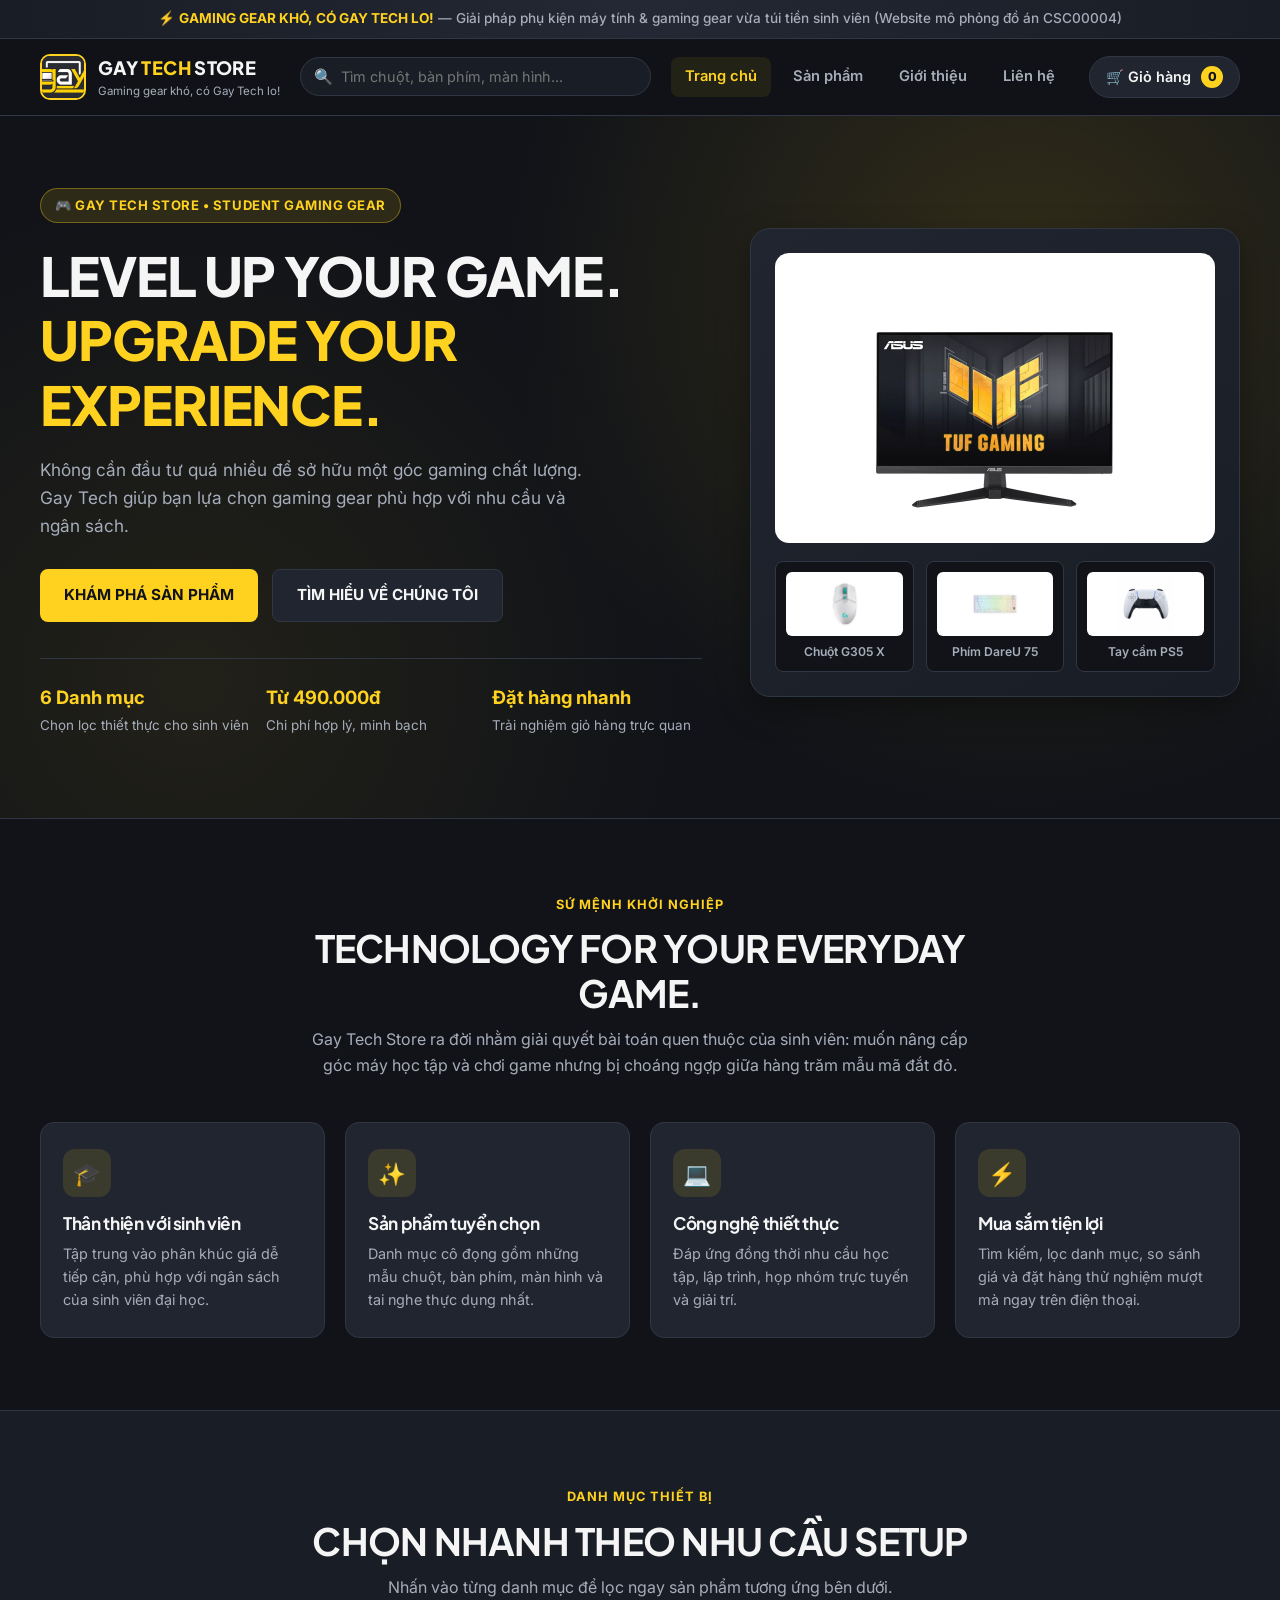
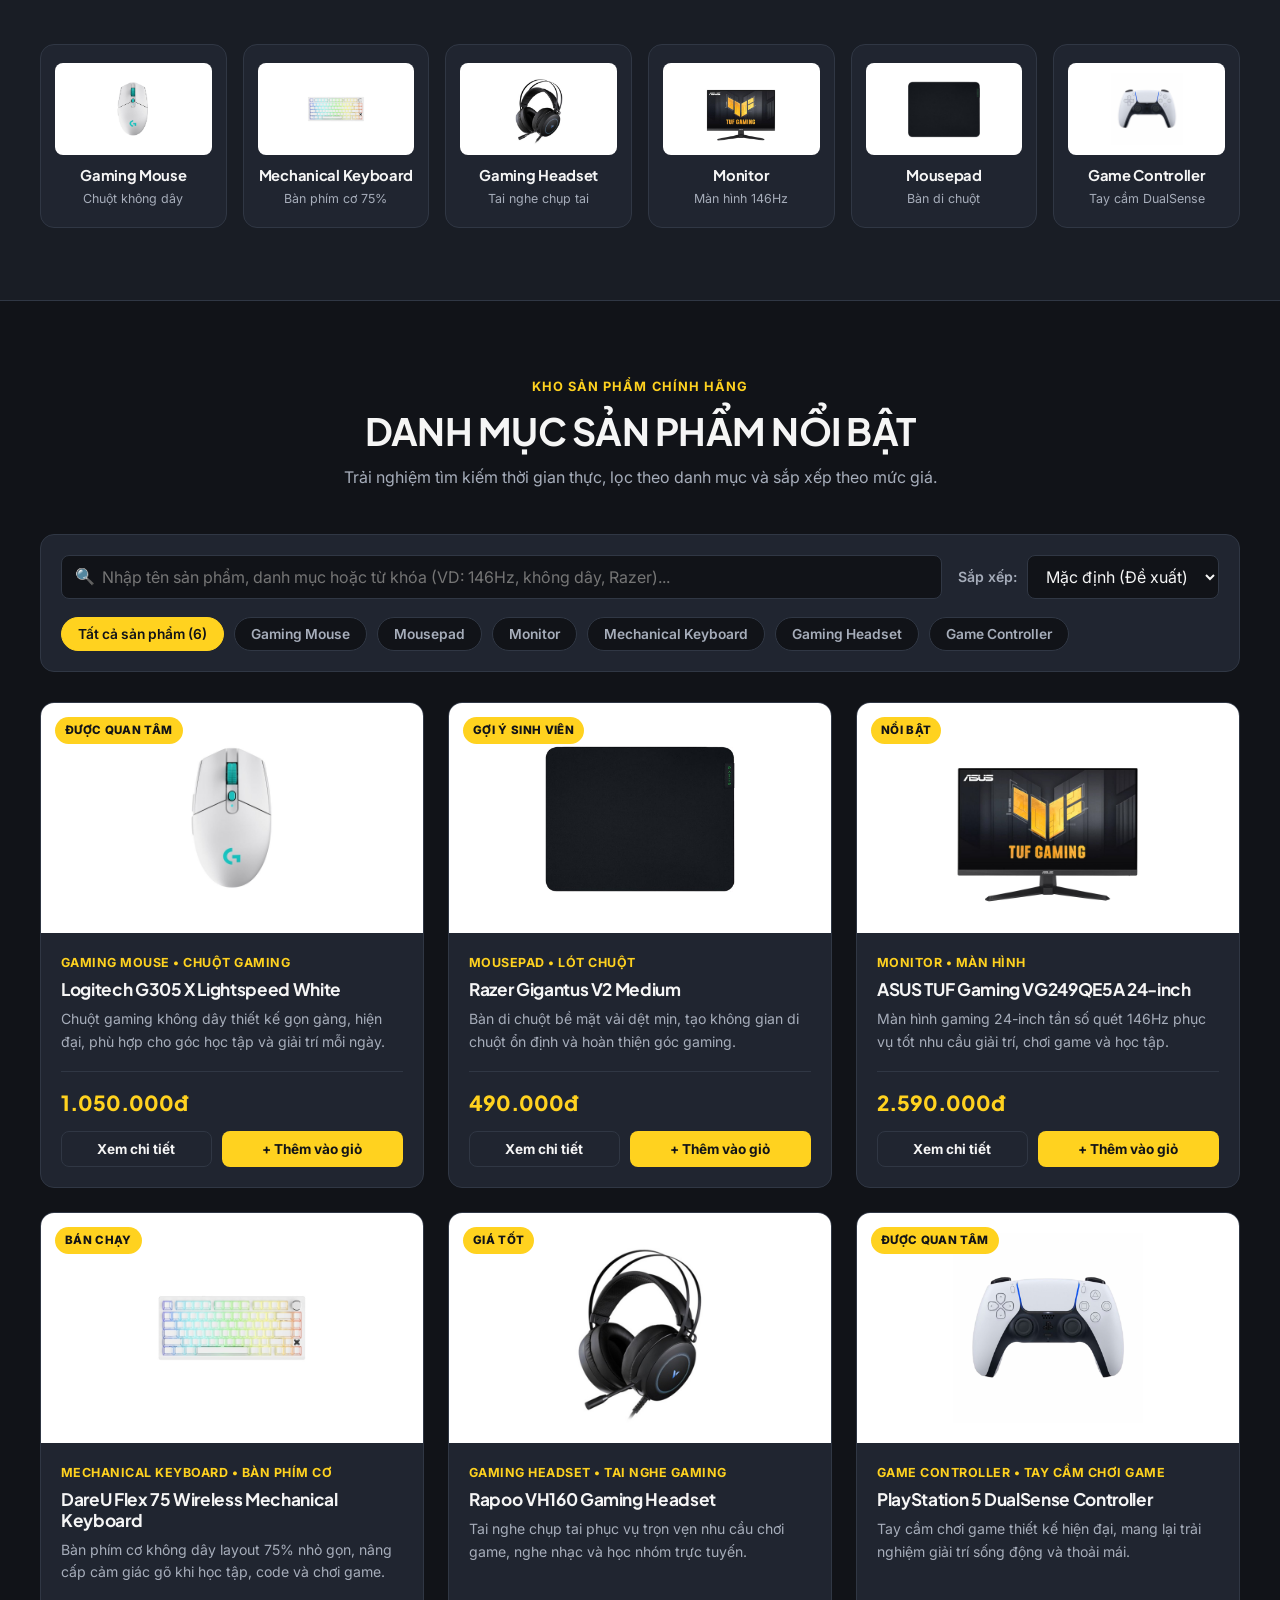
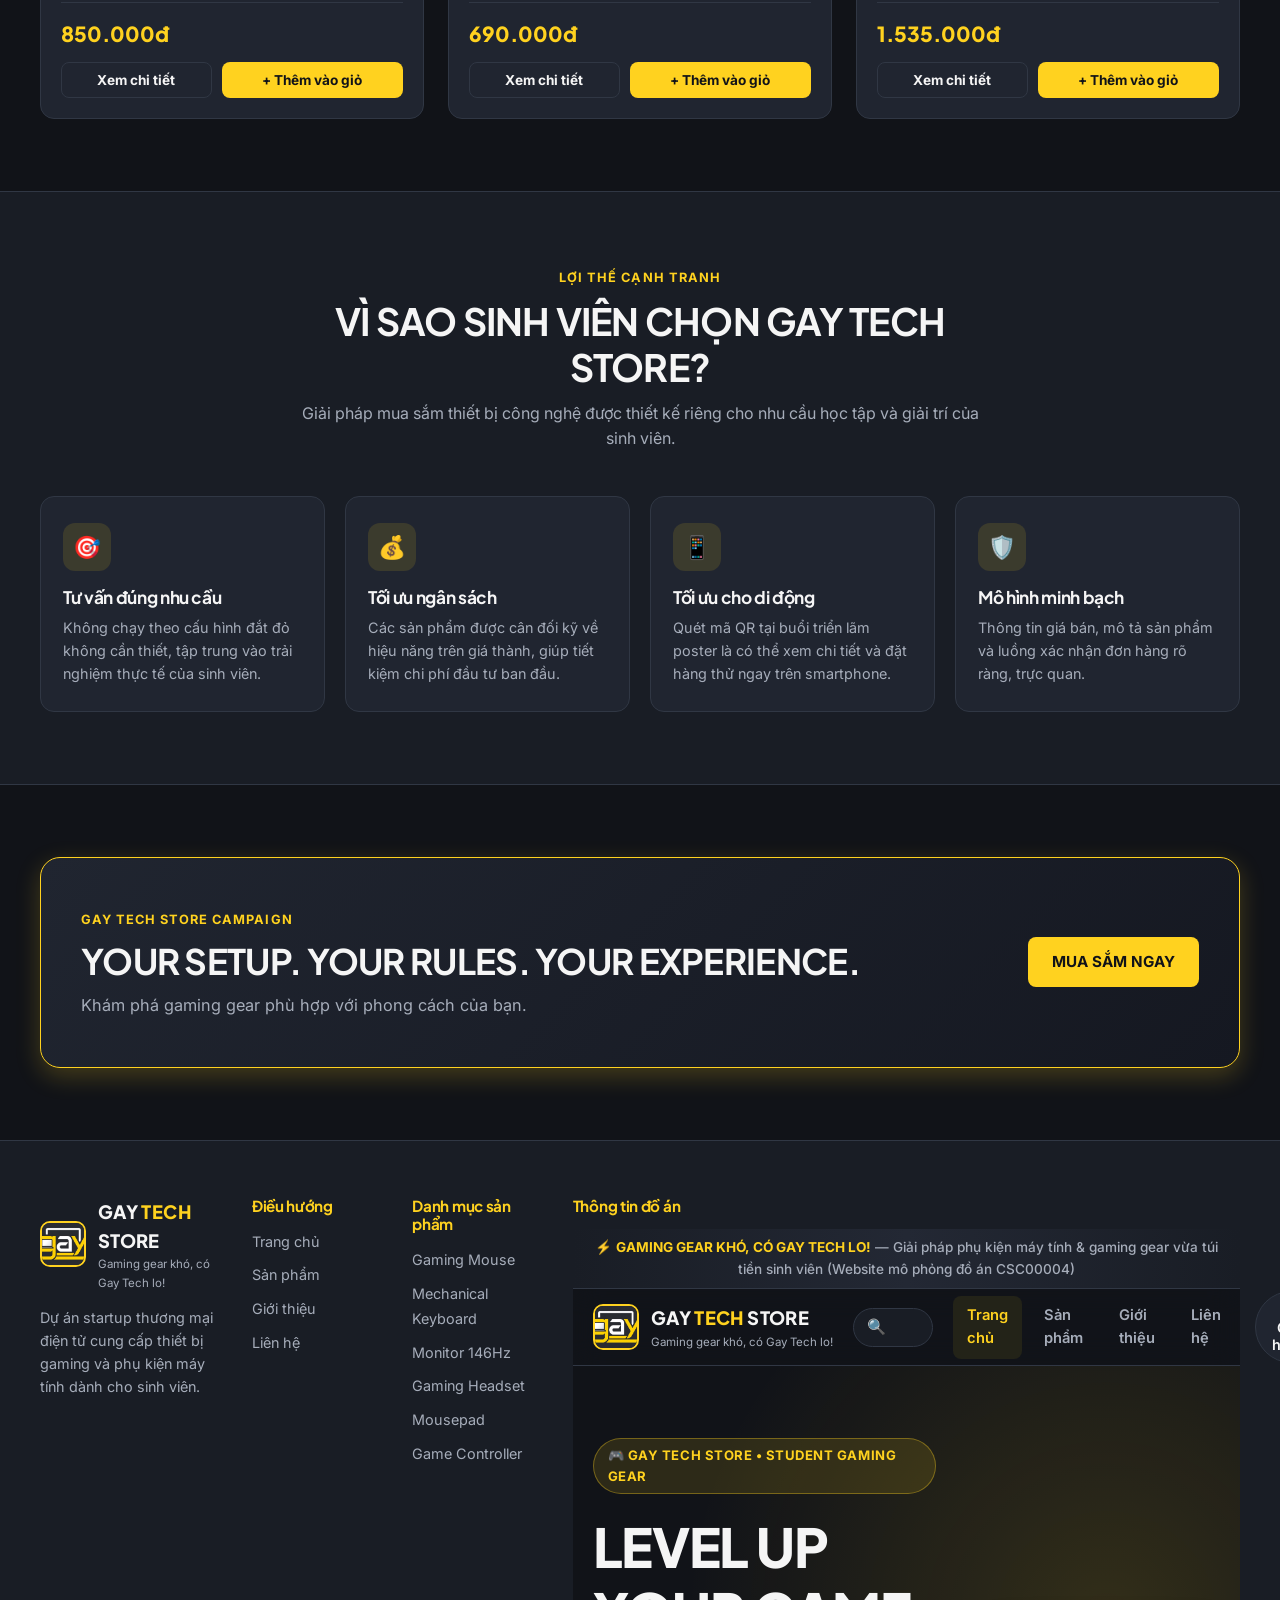
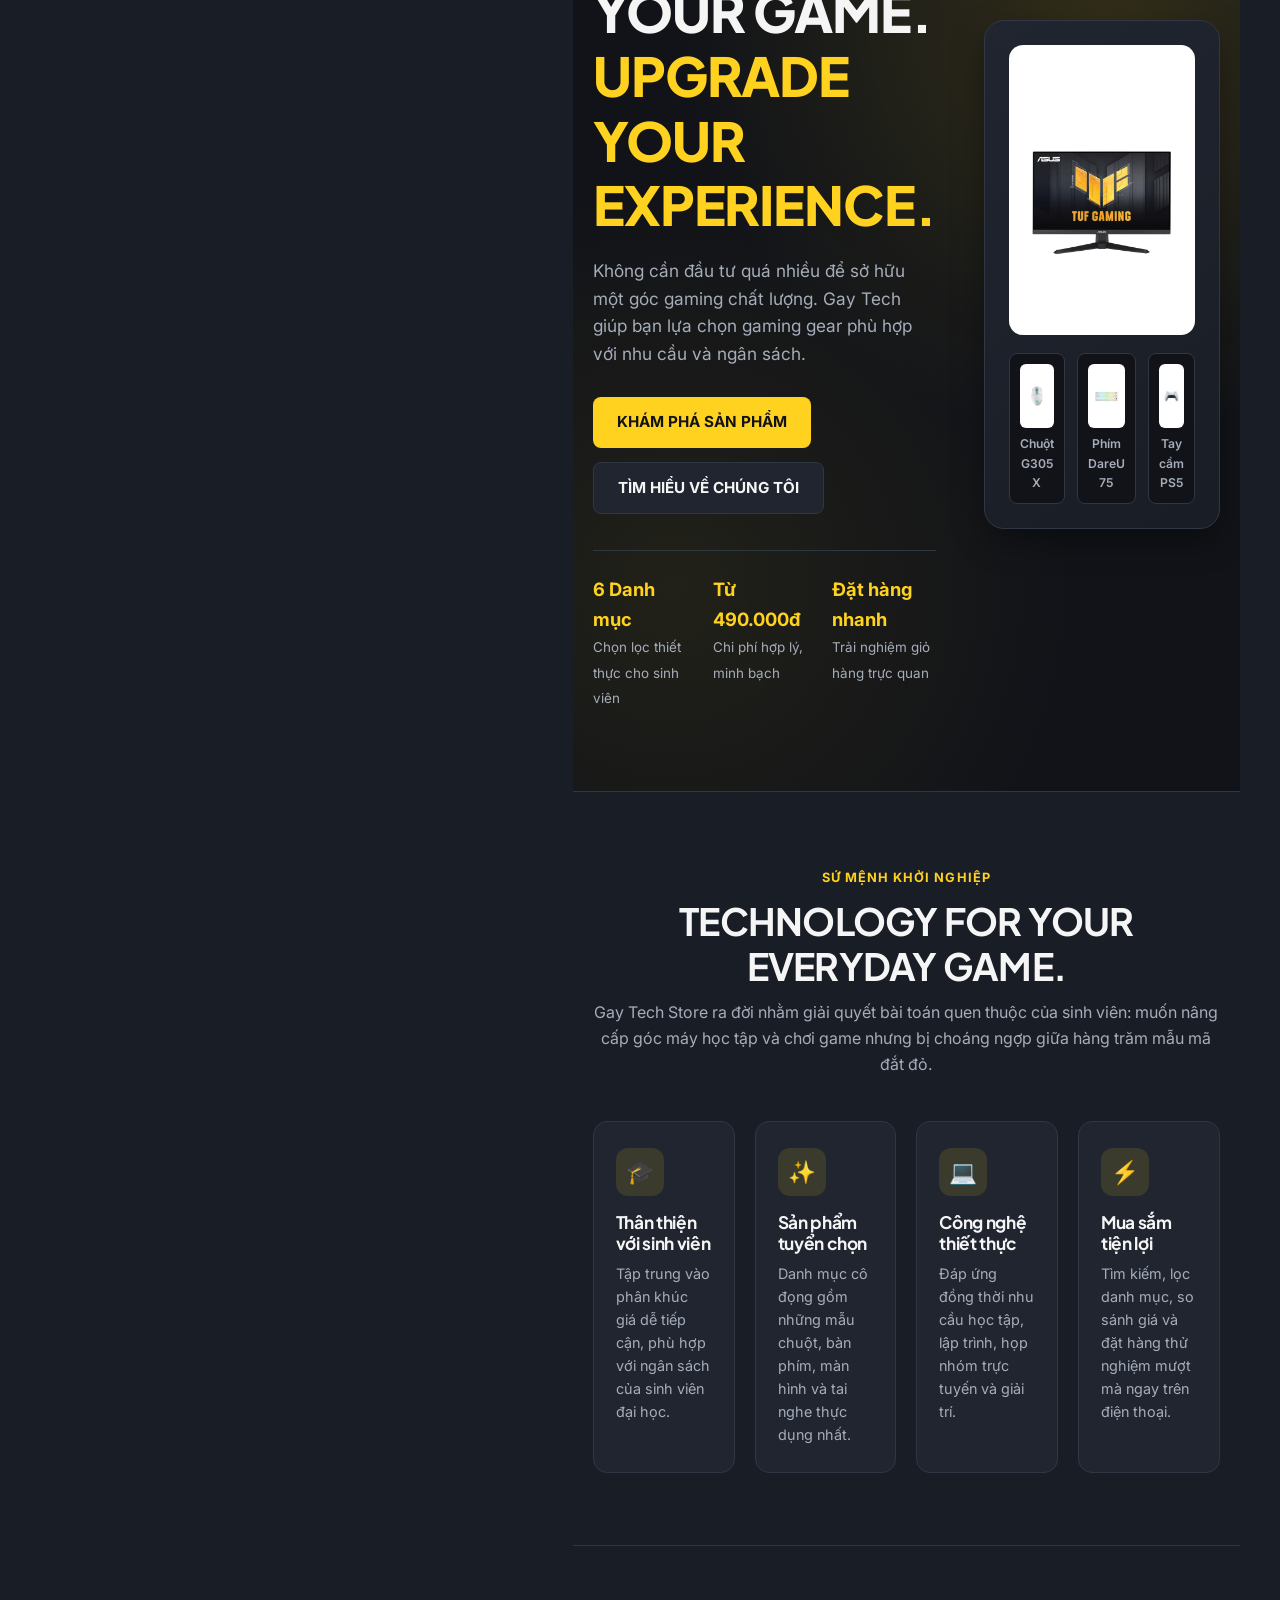
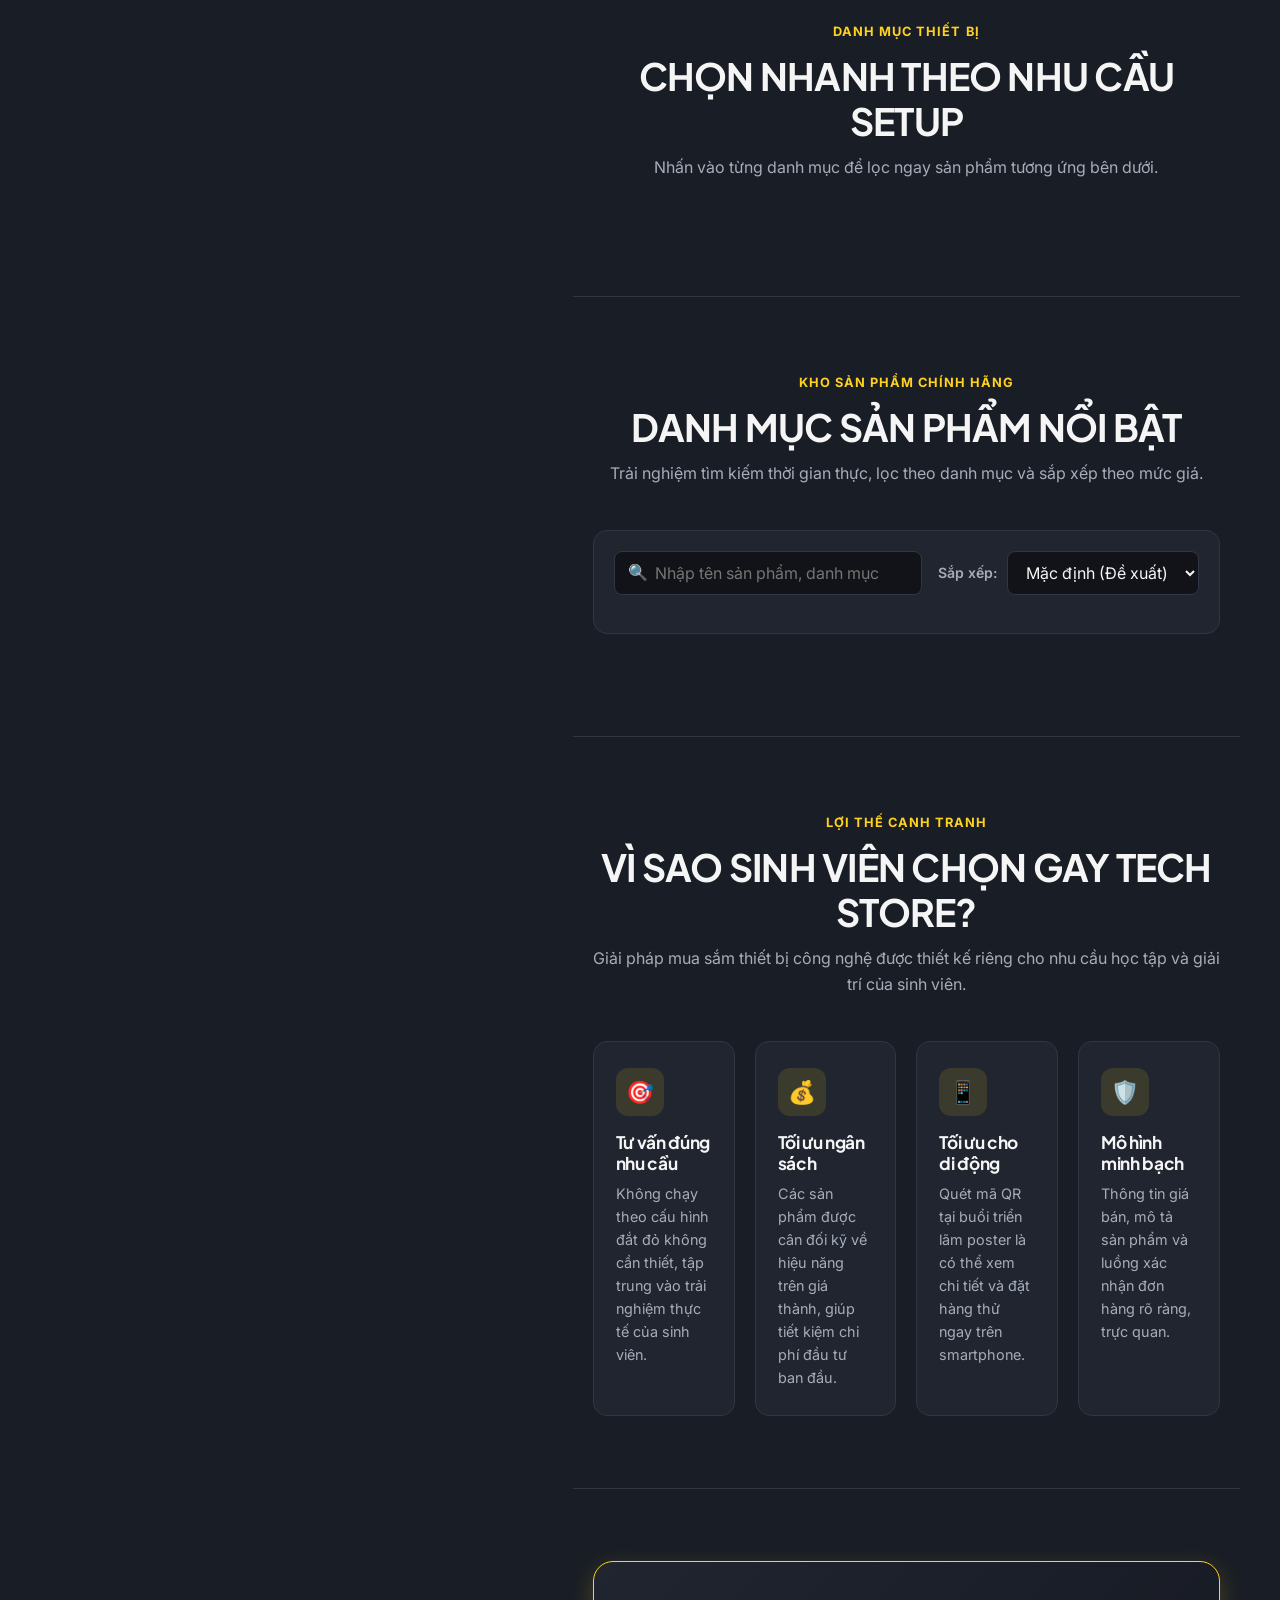
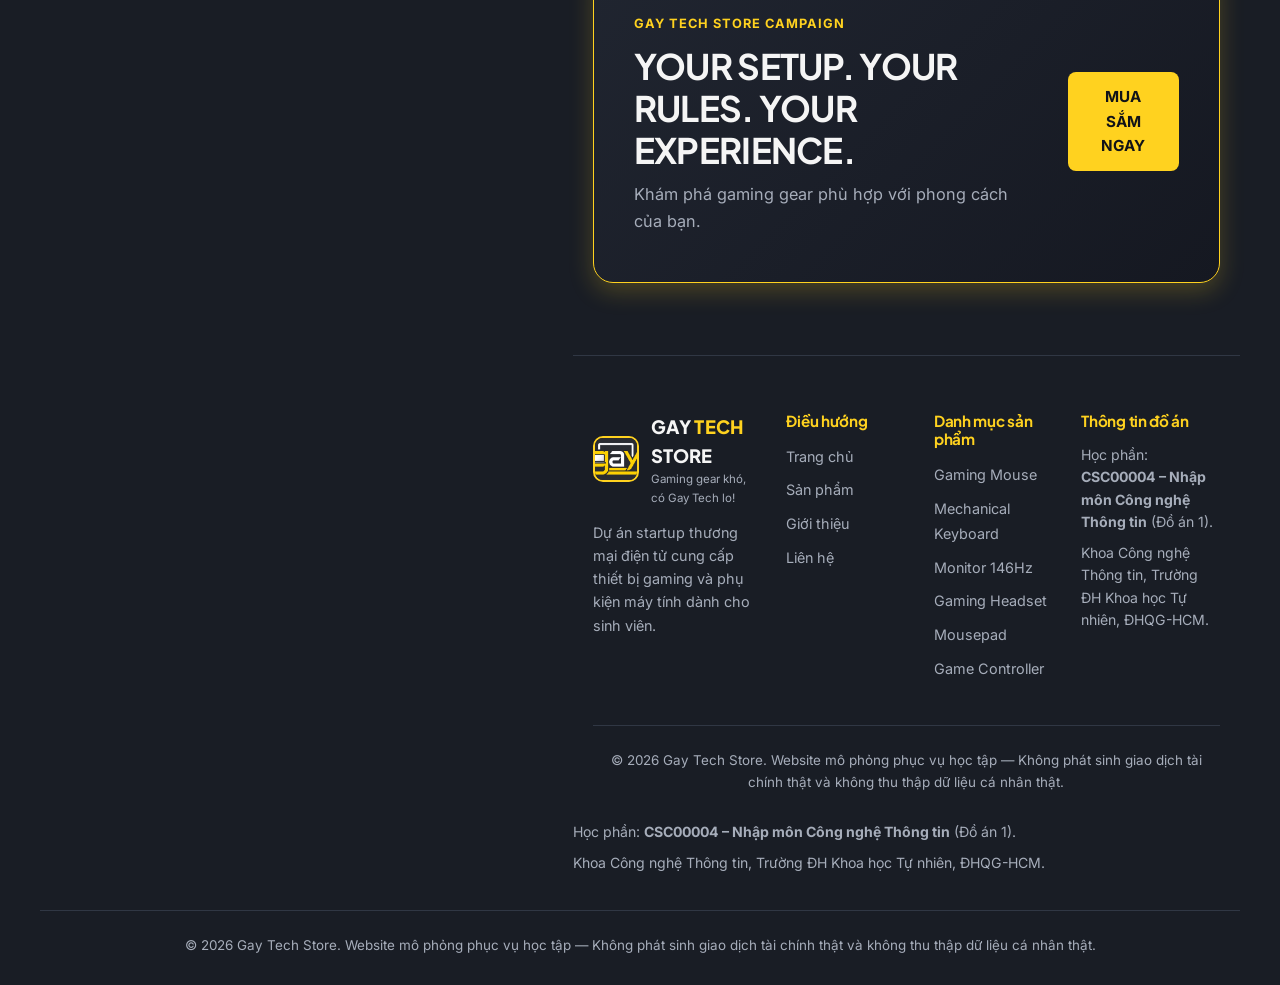
==== commit 7594d88f: "Add files via upload" ====
--- a/index.html
+++ b/index.html
@@ -5,18 +5,21 @@
   <meta name="viewport" content="width=device-width, initial-scale=1.0">
   <title>Gay Tech Store | Gaming gear khó, có Gay Tech lo!</title>
   <meta name="description" content="Gay Tech Store - Cửa hàng thiết bị gaming, phụ kiện máy tính và giải trí dành cho sinh viên. Đồ án môn CSC00004 Nhập môn CNTT.">
+  <!-- Liên kết 2 file CSS: Giao diện chính và Giao diện di động -->
   <link rel="stylesheet" href="css/style.css">
+  <link rel="stylesheet" href="css/responsive.css">
 </head>
 <body>
 
-  <!-- Thanh thông báo -->
+  <!-- 1. THANH THÔNG BÁO ĐẦU TRANG (Announcement Bar) -->
   <div class="announcement-bar">
-    ⚡ <strong>GAMING GEAR KHÓ, CÓ GAY TECH LO!</strong> — Giải pháp phụ kiện máy tính &amp; gaming gear vừa túi tiền sinh viên
+    ⚡ <strong>GAMING GEAR KHÓ, CÓ GAY TECH LO!</strong> — Giải pháp phụ kiện máy tính &amp; gaming gear vừa túi tiền sinh viên (Website mô phỏng đồ án CSC00004)
   </div>
 
-  <!-- Header -->
+  <!-- 2. THANH ĐIỀU HƯỚNG CỐ ĐỊNH (Sticky Header) -->
   <header class="site-header">
     <div class="container header-inner">
+      <!-- Logo & Tên thương hiệu -->
       <a href="index.html" class="brand-logo" aria-label="Trang chủ Gay Tech Store">
         <img src="img/logo.jpg" alt="Logo Gay Tech Store">
         <div class="brand-text-wrap">
@@ -25,12 +28,14 @@
         </div>
       </a>
 
+      <!-- Thanh tìm kiếm nhanh trên Header -->
       <div class="header-search">
         <span class="search-icon">🔍</span>
         <input type="text" id="headerSearchInput" placeholder="Tìm chuột, bàn phím, màn hình..." aria-label="Tìm kiếm sản phẩm">
         <button type="button" id="headerSearchClear" class="clear-search-btn" aria-label="Xóa từ khóa">✕</button>
       </div>
 
+      <!-- Menu điều hướng chính -->
       <nav class="main-nav" id="mainNav" aria-label="Điều hướng chính">
         <a href="index.html" class="nav-link active">Trang chủ</a>
         <a href="#catalog" class="nav-link">Sản phẩm</a>
@@ -38,6 +43,7 @@
         <a href="contact.html" class="nav-link">Liên hệ</a>
       </nav>
 
+      <!-- Nút mở Giỏ hàng & Nút Menu trên điện thoại -->
       <div class="header-actions">
         <button type="button" class="cart-trigger-btn js-open-cart" aria-label="Mở giỏ hàng">
           <span>🛒 Giỏ hàng</span>
@@ -51,7 +57,7 @@
   </header>
 
   <main>
-    <!-- 6.1 Hero Section -->
+    <!-- 3. BANNER MỞ ĐẦU TRANG CHỦ (Hero Section) -->
     <section class="hero-section">
       <div class="container hero-grid">
         <div>
@@ -83,9 +89,10 @@
           </div>
         </div>
 
+        <!-- Khung hình ảnh sản phẩm nổi bật bên phải -->
         <div class="hero-visual">
           <div class="hero-showcase-card">
-            <div class="hero-main-img-wrap">
+            <div class="hero-main-img-wrap" data-id="gts-monitor-vg249" title="Nhấn để xem chi tiết màn hình ASUS 146Hz">
               <img src="img/manHinh.jpg" alt="Màn hình ASUS TUF Gaming VG249QE5A 24-inch">
             </div>
             <div class="hero-mini-grid">
@@ -107,7 +114,7 @@
       </div>
     </section>
 
-    <!-- 6.2 Brand Introduction -->
+    <!-- 4. GIỚI THIỆU SỨ MỆNH THƯƠNG HIỆU (Brand Introduction) -->
     <section class="section">
       <div class="container">
         <div class="section-header">
@@ -143,7 +150,7 @@
       </div>
     </section>
 
-    <!-- 6.3 Category Showcase -->
+    <!-- 5. DANH MỤC SẢN PHẨM TRỰC QUAN (Category Showcase) -->
     <section class="section section-alt">
       <div class="container">
         <div class="section-header">
@@ -152,42 +159,12 @@
           <p class="section-subtitle">Nhấn vào từng danh mục để lọc ngay sản phẩm tương ứng bên dưới.</p>
         </div>
 
-        <div class="category-grid">
-          <div class="category-card" data-category="Gaming Mouse">
-            <div class="category-thumb"><img src="img/chuot.jpg" alt="Gaming Mouse"></div>
-            <h3>Gaming Mouse</h3>
-            <span>Chuột không dây</span>
-          </div>
-          <div class="category-card" data-category="Mechanical Keyboard">
-            <div class="category-thumb"><img src="img/phim.jpg" alt="Mechanical Keyboard"></div>
-            <h3>Mechanical Keyboard</h3>
-            <span>Bàn phím cơ 75%</span>
-          </div>
-          <div class="category-card" data-category="Gaming Headset">
-            <div class="category-thumb"><img src="img/taiNghe.png" alt="Gaming Headset"></div>
-            <h3>Gaming Headset</h3>
-            <span>Tai nghe chụp tai</span>
-          </div>
-          <div class="category-card" data-category="Monitor">
-            <div class="category-thumb"><img src="img/manHinh.jpg" alt="Monitor"></div>
-            <h3>Monitor</h3>
-            <span>Màn hình 146Hz</span>
-          </div>
-          <div class="category-card" data-category="Mousepad">
-            <div class="category-thumb"><img src="img/lotChuot.jpg" alt="Mousepad"></div>
-            <h3>Mousepad</h3>
-            <span>Bàn di chuột</span>
-          </div>
-          <div class="category-card" data-category="Game Controller">
-            <div class="category-thumb"><img src="img/tayCam.png" alt="Game Controller"></div>
-            <h3>Game Controller</h3>
-            <span>Tay cầm DualSense</span>
-          </div>
-        </div>
-      </div>
-    </section>
-
-    <!-- 6.4 & 7. Product Catalog -->
+        <!-- Khung này sẽ được js/app.js tự động đổ 6 danh mục từ file js/products.js -->
+        <div class="category-grid" id="categoryShowcaseGrid"></div>
+      </div>
+    </section>
+
+    <!-- 6. KHU VỰC CỬA HÀNG: TÌM KIẾM, BỘ LỌC, SẮP XẾP & DANH SÁCH SẢN PHẨM -->
     <section class="section" id="catalog">
       <div class="container">
         <div class="section-header">
@@ -196,6 +173,7 @@
           <p class="section-subtitle">Trải nghiệm tìm kiếm thời gian thực, lọc theo danh mục và sắp xếp theo mức giá.</p>
         </div>
 
+        <!-- Thanh công cụ điều khiển danh sách sản phẩm -->
         <div class="catalog-toolbar">
           <div class="toolbar-top">
             <div class="catalog-search-box">
@@ -215,24 +193,16 @@
             </div>
           </div>
 
-          <div class="filter-pills" role="tablist" aria-label="Bộ lọc danh mục">
-            <button type="button" class="filter-pill active" data-category="ALL">Tất cả sản phẩm (6)</button>
-            <button type="button" class="filter-pill" data-category="Gaming Mouse">Gaming Mouse</button>
-            <button type="button" class="filter-pill" data-category="Mechanical Keyboard">Mechanical Keyboard</button>
-            <button type="button" class="filter-pill" data-category="Gaming Headset">Gaming Headset</button>
-            <button type="button" class="filter-pill" data-category="Monitor">Monitor</button>
-            <button type="button" class="filter-pill" data-category="Mousepad">Mousepad</button>
-            <button type="button" class="filter-pill" data-category="Game Controller">Game Controller</button>
-          </div>
-        </div>
-
-        <div class="products-grid" id="productsGrid">
-          <!-- Được render tự động từ js/products.js và js/app.js -->
-        </div>
-      </div>
-    </section>
-
-    <!-- 6.5 Why Choose Gay Tech -->
+          <!-- Các nút bấm lọc danh mục được tạo tự động bởi js/app.js -->
+          <div class="filter-pills" id="filterPillsContainer" role="tablist" aria-label="Bộ lọc danh mục"></div>
+        </div>
+
+        <!-- Lưới hiển thị các thẻ sản phẩm được tạo tự động bởi js/app.js -->
+        <div class="products-grid" id="productsGrid"></div>
+      </div>
+    </section>
+
+    <!-- 7. VÌ SAO CHỌN GAY TECH STORE? (Why Choose Us) -->
     <section class="section section-alt">
       <div class="container">
         <div class="section-header">
@@ -266,7 +236,7 @@
       </div>
     </section>
 
-    <!-- 6.6 Promotional Banner -->
+    <!-- 8. BANNER QUẢNG BÁ (Promotional Banner) -->
     <section class="section">
       <div class="container">
         <div class="promo-banner">
@@ -281,7 +251,7 @@
     </section>
   </main>
 
-  <!-- 6.7 Footer -->
+  <!-- 9. CHÂN TRANG (Footer) -->
   <footer class="site-footer">
     <div class="container">
       <div class="footer-grid">
@@ -321,6 +291,299 @@
         </div>
 
         <div class="footer-col">
+          <h4>Thông tin đồ án</h4><!DOCTYPE html>
+<html lang="vi">
+<head>
+  <meta charset="UTF-8">
+  <meta name="viewport" content="width=device-width, initial-scale=1.0">
+  <title>Gay Tech Store | Gaming gear khó, có Gay Tech lo!</title>
+  <meta name="description" content="Gay Tech Store - Cửa hàng thiết bị gaming, phụ kiện máy tính và giải trí dành cho sinh viên. Đồ án môn CSC00004 Nhập môn CNTT.">
+  <!-- Liên kết 2 file CSS: Giao diện chính và Giao diện di động -->
+  <link rel="stylesheet" href="css/style.css">
+  <link rel="stylesheet" href="css/responsive.css">
+</head>
+<body>
+
+  <!-- 1. THANH THÔNG BÁO ĐẦU TRANG (Announcement Bar) -->
+  <div class="announcement-bar">
+    ⚡ <strong>GAMING GEAR KHÓ, CÓ GAY TECH LO!</strong> — Giải pháp phụ kiện máy tính &amp; gaming gear vừa túi tiền sinh viên (Website mô phỏng đồ án CSC00004)
+  </div>
+
+  <!-- 2. THANH ĐIỀU HƯỚNG CỐ ĐỊNH (Sticky Header) -->
+  <header class="site-header">
+    <div class="container header-inner">
+      <!-- Logo & Tên thương hiệu -->
+      <a href="index.html" class="brand-logo" aria-label="Trang chủ Gay Tech Store">
+        <img src="img/logo.jpg" alt="Logo Gay Tech Store">
+        <div class="brand-text-wrap">
+          <span class="brand-name">GAY <span>TECH</span> STORE</span>
+          <span class="brand-sub">Gaming gear khó, có Gay Tech lo!</span>
+        </div>
+      </a>
+
+      <!-- Thanh tìm kiếm nhanh trên Header -->
+      <div class="header-search">
+        <span class="search-icon">🔍</span>
+        <input type="text" id="headerSearchInput" placeholder="Tìm chuột, bàn phím, màn hình..." aria-label="Tìm kiếm sản phẩm">
+        <button type="button" id="headerSearchClear" class="clear-search-btn" aria-label="Xóa từ khóa">✕</button>
+      </div>
+
+      <!-- Menu điều hướng chính -->
+      <nav class="main-nav" id="mainNav" aria-label="Điều hướng chính">
+        <a href="index.html" class="nav-link active">Trang chủ</a>
+        <a href="#catalog" class="nav-link">Sản phẩm</a>
+        <a href="about.html" class="nav-link">Giới thiệu</a>
+        <a href="contact.html" class="nav-link">Liên hệ</a>
+      </nav>
+
+      <!-- Nút mở Giỏ hàng & Nút Menu trên điện thoại -->
+      <div class="header-actions">
+        <button type="button" class="cart-trigger-btn js-open-cart" aria-label="Mở giỏ hàng">
+          <span>🛒 Giỏ hàng</span>
+          <span class="cart-badge js-cart-count">0</span>
+        </button>
+        <button type="button" class="mobile-menu-btn" id="mobileMenuBtn" aria-expanded="false" aria-label="Mở menu">
+          ☰
+        </button>
+      </div>
+    </div>
+  </header>
+
+  <main>
+    <!-- 3. BANNER MỞ ĐẦU TRANG CHỦ (Hero Section) -->
+    <section class="hero-section">
+      <div class="container hero-grid">
+        <div>
+          <div class="hero-eyebrow">🎮 GAY TECH STORE • STUDENT GAMING GEAR</div>
+          <h1 class="hero-title">
+            LEVEL UP YOUR GAME.
+            <span class="highlight">UPGRADE YOUR EXPERIENCE.</span>
+          </h1>
+          <p class="hero-desc">
+            Không cần đầu tư quá nhiều để sở hữu một góc gaming chất lượng. Gay Tech giúp bạn lựa chọn gaming gear phù hợp với nhu cầu và ngân sách.
+          </p>
+          <div class="hero-cta-group">
+            <a href="#catalog" class="btn btn-primary">KHÁM PHÁ SẢN PHẨM</a>
+            <a href="about.html" class="btn btn-secondary">TÌM HIỂU VỀ CHÚNG TÔI</a>
+          </div>
+          <div class="hero-highlights">
+            <div class="hero-stat-item">
+              <strong>6 Danh mục</strong>
+              <span>Chọn lọc thiết thực cho sinh viên</span>
+            </div>
+            <div class="hero-stat-item">
+              <strong>Từ 490.000đ</strong>
+              <span>Chi phí hợp lý, minh bạch</span>
+            </div>
+            <div class="hero-stat-item">
+              <strong>Đặt hàng nhanh</strong>
+              <span>Trải nghiệm giỏ hàng trực quan</span>
+            </div>
+          </div>
+        </div>
+
+        <!-- Khung hình ảnh sản phẩm nổi bật bên phải -->
+        <div class="hero-visual">
+          <div class="hero-showcase-card">
+            <div class="hero-main-img-wrap" data-id="gts-monitor-vg249" title="Nhấn để xem chi tiết màn hình ASUS 146Hz">
+              <img src="img/manHinh.jpg" alt="Màn hình ASUS TUF Gaming VG249QE5A 24-inch">
+            </div>
+            <div class="hero-mini-grid">
+              <div class="hero-mini-card" data-id="gts-mouse-g305">
+                <img src="img/chuot.jpg" alt="Logitech G305 X Lightspeed White">
+                <span>Chuột G305 X</span>
+              </div>
+              <div class="hero-mini-card" data-id="gts-kb-dareu-flex75">
+                <img src="img/phim.jpg" alt="DareU Flex 75 Wireless">
+                <span>Phím DareU 75</span>
+              </div>
+              <div class="hero-mini-card" data-id="gts-pad-dualsense">
+                <img src="img/tayCam.png" alt="PS5 DualSense Controller">
+                <span>Tay cầm PS5</span>
+              </div>
+            </div>
+          </div>
+        </div>
+      </div>
+    </section>
+
+    <!-- 4. GIỚI THIỆU SỨ MỆNH THƯƠNG HIỆU (Brand Introduction) -->
+    <section class="section">
+      <div class="container">
+        <div class="section-header">
+          <span class="section-tag">SỨ MỆNH KHỞI NGHIỆP</span>
+          <h2 class="section-title">TECHNOLOGY FOR YOUR EVERYDAY GAME.</h2>
+          <p class="section-subtitle">
+            Gay Tech Store ra đời nhằm giải quyết bài toán quen thuộc của sinh viên: muốn nâng cấp góc máy học tập và chơi game nhưng bị choáng ngợp giữa hàng trăm mẫu mã đắt đỏ.
+          </p>
+        </div>
+
+        <div class="values-grid">
+          <div class="value-card">
+            <div class="value-icon">🎓</div>
+            <h3>Thân thiện với sinh viên</h3>
+            <p>Tập trung vào phân khúc giá dễ tiếp cận, phù hợp với ngân sách của sinh viên đại học.</p>
+          </div>
+          <div class="value-card">
+            <div class="value-icon">✨</div>
+            <h3>Sản phẩm tuyển chọn</h3>
+            <p>Danh mục cô đọng gồm những mẫu chuột, bàn phím, màn hình và tai nghe thực dụng nhất.</p>
+          </div>
+          <div class="value-card">
+            <div class="value-icon">💻</div>
+            <h3>Công nghệ thiết thực</h3>
+            <p>Đáp ứng đồng thời nhu cầu học tập, lập trình, họp nhóm trực tuyến và giải trí.</p>
+          </div>
+          <div class="value-card">
+            <div class="value-icon">⚡</div>
+            <h3>Mua sắm tiện lợi</h3>
+            <p>Tìm kiếm, lọc danh mục, so sánh giá và đặt hàng thử nghiệm mượt mà ngay trên điện thoại.</p>
+          </div>
+        </div>
+      </div>
+    </section>
+
+    <!-- 5. DANH MỤC SẢN PHẨM TRỰC QUAN (Category Showcase) -->
+    <section class="section section-alt">
+      <div class="container">
+        <div class="section-header">
+          <span class="section-tag">DANH MỤC THIẾT BỊ</span>
+          <h2 class="section-title">CHỌN NHANH THEO NHU CẦU SETUP</h2>
+          <p class="section-subtitle">Nhấn vào từng danh mục để lọc ngay sản phẩm tương ứng bên dưới.</p>
+        </div>
+
+        <!-- Khung này sẽ được js/app.js tự động đổ 6 danh mục từ file js/products.js -->
+        <div class="category-grid" id="categoryShowcaseGrid"></div>
+      </div>
+    </section>
+
+    <!-- 6. KHU VỰC CỬA HÀNG: TÌM KIẾM, BỘ LỌC, SẮP XẾP & DANH SÁCH SẢN PHẨM -->
+    <section class="section" id="catalog">
+      <div class="container">
+        <div class="section-header">
+          <span class="section-tag">KHO SẢN PHẨM CHÍNH HÃNG</span>
+          <h2 class="section-title">DANH MỤC SẢN PHẨM NỔI BẬT</h2>
+          <p class="section-subtitle">Trải nghiệm tìm kiếm thời gian thực, lọc theo danh mục và sắp xếp theo mức giá.</p>
+        </div>
+
+        <!-- Thanh công cụ điều khiển danh sách sản phẩm -->
+        <div class="catalog-toolbar">
+          <div class="toolbar-top">
+            <div class="catalog-search-box">
+              <span class="search-icon">🔍</span>
+              <input type="text" id="catalogSearchInput" placeholder="Nhập tên sản phẩm, danh mục hoặc từ khóa (VD: 146Hz, không dây, Razer)..." aria-label="Tìm sản phẩm">
+              <button type="button" id="catalogSearchClear" class="clear-btn" aria-label="Xóa tìm kiếm">✕</button>
+            </div>
+            <div class="sort-box">
+              <label for="sortSelect">Sắp xếp:</label>
+              <select id="sortSelect">
+                <option value="default">Mặc định (Đề xuất)</option>
+                <option value="price-asc">Giá: thấp đến cao</option>
+                <option value="price-desc">Giá: cao đến thấp</option>
+                <option value="name-asc">Tên sản phẩm A–Z</option>
+                <option value="name-desc">Tên sản phẩm Z–A</option>
+              </select>
+            </div>
+          </div>
+
+          <!-- Các nút bấm lọc danh mục được tạo tự động bởi js/app.js -->
+          <div class="filter-pills" id="filterPillsContainer" role="tablist" aria-label="Bộ lọc danh mục"></div>
+        </div>
+
+        <!-- Lưới hiển thị các thẻ sản phẩm được tạo tự động bởi js/app.js -->
+        <div class="products-grid" id="productsGrid"></div>
+      </div>
+    </section>
+
+    <!-- 7. VÌ SAO CHỌN GAY TECH STORE? (Why Choose Us) -->
+    <section class="section section-alt">
+      <div class="container">
+        <div class="section-header">
+          <span class="section-tag">LỢI THẾ CẠNH TRANH</span>
+          <h2 class="section-title">VÌ SAO SINH VIÊN CHỌN GAY TECH STORE?</h2>
+          <p class="section-subtitle">Giải pháp mua sắm thiết bị công nghệ được thiết kế riêng cho nhu cầu học tập và giải trí của sinh viên.</p>
+        </div>
+
+        <div class="values-grid">
+          <div class="value-card">
+            <div class="value-icon">🎯</div>
+            <h3>Tư vấn đúng nhu cầu</h3>
+            <p>Không chạy theo cấu hình đắt đỏ không cần thiết, tập trung vào trải nghiệm thực tế của sinh viên.</p>
+          </div>
+          <div class="value-card">
+            <div class="value-icon">💰</div>
+            <h3>Tối ưu ngân sách</h3>
+            <p>Các sản phẩm được cân đối kỹ về hiệu năng trên giá thành, giúp tiết kiệm chi phí đầu tư ban đầu.</p>
+          </div>
+          <div class="value-card">
+            <div class="value-icon">📱</div>
+            <h3>Tối ưu cho di động</h3>
+            <p>Quét mã QR tại buổi triển lãm poster là có thể xem chi tiết và đặt hàng thử ngay trên smartphone.</p>
+          </div>
+          <div class="value-card">
+            <div class="value-icon">🛡️</div>
+            <h3>Mô hình minh bạch</h3>
+            <p>Thông tin giá bán, mô tả sản phẩm và luồng xác nhận đơn hàng rõ ràng, trực quan.</p>
+          </div>
+        </div>
+      </div>
+    </section>
+
+    <!-- 8. BANNER QUẢNG BÁ (Promotional Banner) -->
+    <section class="section">
+      <div class="container">
+        <div class="promo-banner">
+          <div>
+            <span class="section-tag">GAY TECH STORE CAMPAIGN</span>
+            <h2>YOUR SETUP. YOUR RULES. YOUR EXPERIENCE.</h2>
+            <p>Khám phá gaming gear phù hợp với phong cách của bạn.</p>
+          </div>
+          <a href="#catalog" class="btn btn-primary">MUA SẮM NGAY</a>
+        </div>
+      </div>
+    </section>
+  </main>
+
+  <!-- 9. CHÂN TRANG (Footer) -->
+  <footer class="site-footer">
+    <div class="container">
+      <div class="footer-grid">
+        <div class="footer-col">
+          <a href="index.html" class="brand-logo" style="margin-bottom:14px;">
+            <img src="img/logo.jpg" alt="Logo Gay Tech Store">
+            <div class="brand-text-wrap">
+              <span class="brand-name">GAY <span>TECH</span> STORE</span>
+              <span class="brand-sub">Gaming gear khó, có Gay Tech lo!</span>
+            </div>
+          </a>
+          <p style="color:var(--text-secondary); font-size:0.9rem;">
+            Dự án startup thương mại điện tử cung cấp thiết bị gaming và phụ kiện máy tính dành cho sinh viên.
+          </p>
+        </div>
+
+        <div class="footer-col">
+          <h4>Điều hướng</h4>
+          <ul class="footer-links">
+            <li><a href="index.html">Trang chủ</a></li>
+            <li><a href="#catalog">Sản phẩm</a></li>
+            <li><a href="about.html">Giới thiệu</a></li>
+            <li><a href="contact.html">Liên hệ</a></li>
+          </ul>
+        </div>
+
+        <div class="footer-col">
+          <h4>Danh mục sản phẩm</h4>
+          <ul class="footer-links">
+            <li><a href="index.html?category=Gaming%20Mouse#catalog">Gaming Mouse</a></li>
+            <li><a href="index.html?category=Mechanical%20Keyboard#catalog">Mechanical Keyboard</a></li>
+            <li><a href="index.html?category=Monitor#catalog">Monitor 146Hz</a></li>
+            <li><a href="index.html?category=Gaming%20Headset#catalog">Gaming Headset</a></li>
+            <li><a href="index.html?category=Mousepad#catalog">Mousepad</a></li>
+            <li><a href="index.html?category=Game%20Controller#catalog">Game Controller</a></li>
+          </ul>
+        </div>
+
+        <div class="footer-col">
           <h4>Thông tin đồ án</h4>
           <p style="color:var(--text-secondary); font-size:0.88rem; margin-bottom:8px;">
             Học phần: <strong>CSC00004 – Nhập môn Công nghệ Thông tin</strong> (Đồ án 1).
@@ -337,10 +600,7 @@
     </div>
   </footer>
 
-  <!-- Backdrop dùng chung -->
-  <div class="overlay-backdrop" id="globalBackdrop"></div>
-
-  <!-- Modal Chi Tiết Sản Phẩm -->
+  <!-- 10. CỬA SỔ XEM CHI TIẾT SẢN PHẨM (Product Detail Modal) -->
   <div class="modal-container" id="productDetailModal" role="dialog" aria-modal="true" aria-label="Chi tiết sản phẩm">
     <div class="modal-box">
       <button type="button" class="modal-close-btn" id="closeProductModalBtn" aria-label="Đóng">✕</button>
@@ -348,142 +608,46 @@
     </div>
   </div>
 
-  <!-- Slide-out Cart Drawer -->
-  <aside class="cart-drawer" id="cartDrawer" aria-label="Giỏ hàng của bạn">
-    <div class="cart-drawer-header">
-      <h3>🛒 Giỏ hàng (<span id="cartTotalItemsText">0 sản phẩm</span>)</h3>
-      <button type="button" class="modal-close-btn" id="closeCartDrawerBtn" style="position:static;" aria-label="Đóng giỏ hàng">✕</button>
+  <!-- Nút cuộn nhanh lên đầu trang -->
+  <button type="button" class="back-to-top" id="backToTopBtn" aria-label="Lên đầu trang">↑</button>
+
+  <!-- 11. NẠP 4 MODULE JAVASCRIPT THEO THỨ TỰ -->
+  <script src="js/products.js"></script>
+  <script src="js/cart.js"></script>
+  <script src="js/checkout.js"></script>
+  <script src="js/app.js"></script>
+</body>
+</html>
+          <p style="color:var(--text-secondary); font-size:0.88rem; margin-bottom:8px;">
+            Học phần: <strong>CSC00004 – Nhập môn Công nghệ Thông tin</strong> (Đồ án 1).
+          </p>
+          <p style="color:var(--text-secondary); font-size:0.88rem;">
+            Khoa Công nghệ Thông tin, Trường ĐH Khoa học Tự nhiên, ĐHQG-HCM.
+          </p>
+        </div>
+      </div>
+
+      <div class="footer-bottom">
+        © 2026 Gay Tech Store. Website mô phỏng phục vụ học tập — Không phát sinh giao dịch tài chính thật và không thu thập dữ liệu cá nhân thật.
+      </div>
     </div>
-    <div class="cart-drawer-body" id="cartDrawerBody"></div>
-    <div class="cart-drawer-footer" id="cartDrawerFooter">
-      <div class="cart-summary-row">
-        <span>Tạm tính:</span>
-        <strong id="cartSubtotalValue">0đ</strong>
-      </div>
-      <div class="cart-summary-row">
-        <span>Phí giao hàng (Ưu đãi SV):</span>
-        <strong style="color:var(--success);">Miễn phí (0đ)</strong>
-      </div>
-      <div class="cart-summary-row cart-summary-total">
-        <span>Tổng cộng:</span>
-        <span id="cartTotalValue">0đ</span>
-      </div>
-      <div style="display:grid; gap:10px;">
-        <button type="button" class="btn btn-primary" id="proceedToCheckoutBtn">TIẾN HÀNH ĐẶT HÀNG</button>
-        <button type="button" class="btn btn-secondary btn-sm" id="continueShoppingBtn">Tiếp tục mua sắm</button>
-      </div>
-    </div>
-  </aside>
-
-  <!-- Modal Thanh Toán & Xác Nhận Đơn Hàng -->
-  <div class="modal-container" id="checkoutModal" role="dialog" aria-modal="true" aria-label="Thanh toán đơn hàng">
-    <div class="modal-box checkout-modal-box">
-      <button type="button" class="modal-close-btn" id="closeCheckoutModalBtn" aria-label="Đóng">✕</button>
-
-      <!-- Bước 1: Form Đặt Hàng -->
-      <div id="checkoutFormView">
-        <h2 style="margin-bottom:12px;">Thanh toán đơn hàng (Chế độ mô phỏng)</h2>
-        <div class="demo-alert">
-          ⚠️ <strong>Lưu ý quan trọng:</strong> Đây là website mô phỏng phục vụ đồ án học tập. Vui lòng chỉ sử dụng thông tin giả, không nhập thông tin cá nhân thật.
-          <div style="margin-top:8px;">
-            <button type="button" class="btn btn-secondary btn-sm" id="fillDemoDataBtn">⚡ Điền nhanh thông tin mẫu (Demo)</button>
-          </div>
-        </div>
-
-        <form id="checkoutForm" novalidate>
-          <div class="checkout-grid">
-            <div>
-              <h3 style="margin-bottom:14px; font-size:1.1rem;">1. Thông tin người nhận (Giả lập)</h3>
-              <div class="form-group">
-                <label for="custName">Tên người nhận (tên giả) *</label>
-                <input type="text" id="custName" class="form-control" placeholder="VD: Nguyễn Văn A (Khách thử)">
-                <div class="form-error">Vui lòng nhập tên người nhận giả lập (tối thiểu 2 ký tự).</div>
-              </div>
-              <div class="form-group">
-                <label for="custPhone">Số điện thoại (số giả 9–11 chữ số) *</label>
-                <input type="tel" id="custPhone" class="form-control" placeholder="VD: 0900123456">
-                <div class="form-error">Vui lòng nhập số điện thoại giả hợp lệ (9–11 chữ số).</div>
-              </div>
-              <div class="form-group">
-                <label for="custAddress">Địa chỉ giao hàng mẫu *</label>
-                <input type="text" id="custAddress" class="form-control" placeholder="VD: Ký túc xá Khu B / Cơ sở Nguyễn Văn Cừ">
-                <div class="form-error">Vui lòng nhập địa chỉ giao hàng mẫu (tối thiểu 5 ký tự).</div>
-              </div>
-              <div class="form-group">
-                <label for="custNote">Ghi chú đơn hàng (Tùy chọn)</label>
-                <textarea id="custNote" class="form-control" rows="2" placeholder="VD: Giao giờ ra chơi tại lớp..."></textarea>
-              </div>
-            </div>
-
-            <div>
-              <h3 style="margin-bottom:14px; font-size:1.1rem;">2. Phương thức thanh toán (Demo)</h3>
-              <label class="payment-option selected">
-                <input type="radio" name="paymentMethod" value="Thanh toán khi nhận hàng (Demo)" checked>
-                <div>
-                  <strong>Thanh toán khi nhận hàng (Demo)</strong>
-                  <div style="font-size:0.8rem; color:var(--text-secondary);">Nhận hàng và thanh toán giả lập trực tiếp.</div>
-                </div>
-              </label>
-              <label class="payment-option">
-                <input type="radio" name="paymentMethod" value="Chuyển khoản ngân hàng (Mô phỏng)">
-                <div>
-                  <strong>Chuyển khoản ngân hàng (Mô phỏng)</strong>
-                  <div style="font-size:0.8rem; color:var(--text-secondary);">Mô phỏng chuyển khoản (không kết nối ngân hàng).</div>
-                </div>
-              </label>
-              <label class="payment-option">
-                <input type="radio" name="paymentMethod" value="Ví điện tử (Demo)">
-                <div>
-                  <strong>Ví điện tử (Demo)</strong>
-                  <div style="font-size:0.8rem; color:var(--text-secondary);">Mô phỏng thanh toán qua ví điện tử sinh viên.</div>
-                </div>
-              </label>
-
-              <div id="paymentMethodDesc" style="background:var(--bg-primary); border:1px solid var(--border-color); padding:10px 12px; border-radius:var(--radius-sm); font-size:0.82rem; color:var(--yellow-primary); margin-bottom:16px;">
-                Mô phỏng: Khách hàng kiểm tra sản phẩm khi nhận và thanh toán giả lập (Không thu tiền thật).
-              </div>
-
-              <h3 style="margin-bottom:10px; font-size:1.1rem;">3. Tóm tắt đơn hàng</h3>
-              <div style="background:var(--bg-primary); border:1px solid var(--border-color); border-radius:var(--radius-sm); padding:14px; margin-bottom:16px;">
-                <div id="checkoutOrderItems"></div>
-                <hr style="border:none; border-top:1px solid var(--border-color); margin:10px 0;">
-                <div style="display:flex; justify-content:space-between; font-size:0.88rem; margin-bottom:6px;">
-                  <span>Tạm tính:</span>
-                  <span id="checkoutSubtotal">0đ</span>
-                </div>
-                <div style="display:flex; justify-content:space-between; font-size:0.88rem; margin-bottom:8px;">
-                  <span>Phí vận chuyển (Sinh viên):</span>
-                  <span style="color:var(--success);">0đ (Miễn phí)</span>
-                </div>
-                <div style="display:flex; justify-content:space-between; font-size:1.15rem; font-weight:800; color:var(--yellow-primary);">
-                  <span>Tổng cộng:</span>
-                  <span id="checkoutFinalTotal">0đ</span>
-                </div>
-              </div>
-
-              <button type="submit" class="btn btn-primary" style="width:100%;">XÁC NHẬN ĐẶT HÀNG</button>
-            </div>
-          </div>
-        </form>
-      </div>
-
-      <!-- Bước 2: Màn hình Xác nhận thành công -->
-      <div id="checkoutSuccessView" style="display:none; text-align:center; padding:16px 0;">
-        <div style="font-size:3rem; margin-bottom:8px;">🎉</div>
-        <h2 style="color:var(--success); margin-bottom:6px;">ĐẶT HÀNG THÀNH CÔNG!</h2>
-        <p style="color:var(--text-secondary);">Cảm ơn bạn đã trải nghiệm Gay Tech Store.</p>
-        <div id="orderConfirmationDetails"></div>
-        <div style="display:flex; justify-content:center; gap:14px; flex-wrap:wrap; margin-top:20px;">
-          <button type="button" class="btn btn-primary" onclick="document.getElementById('checkoutModal').classList.remove('open')">Tiếp tục mua sắm</button>
-          <a href="index.html" class="btn btn-secondary">Quay về trang chủ</a>
-        </div>
-      </div>
+  </footer>
+
+  <!-- 10. CỬA SỔ XEM CHI TIẾT SẢN PHẨM (Product Detail Modal) -->
+  <div class="modal-container" id="productDetailModal" role="dialog" aria-modal="true" aria-label="Chi tiết sản phẩm">
+    <div class="modal-box">
+      <button type="button" class="modal-close-btn" id="closeProductModalBtn" aria-label="Đóng">✕</button>
+      <div id="productModalContent"></div>
     </div>
   </div>
 
+  <!-- Nút cuộn nhanh lên đầu trang -->
   <button type="button" class="back-to-top" id="backToTopBtn" aria-label="Lên đầu trang">↑</button>
 
+  <!-- 11. NẠP 4 MODULE JAVASCRIPT THEO THỨ TỰ -->
   <script src="js/products.js"></script>
+  <script src="js/cart.js"></script>
+  <script src="js/checkout.js"></script>
   <script src="js/app.js"></script>
 </body>
 </html>
--- a/css/style.css
+++ b/css/style.css
@@ -1,3 +1,8 @@
+/* =========================================================
+   MAIN STYLESHEET (css/style.css)
+   Hệ thống màu sắc Dark Gaming UI & Giao diện thành phần
+   ========================================================= */
+
 @import url('https://fonts.googleapis.com/css2?family=Inter:wght@400;500;600;700&family=Plus+Jakarta+Sans:wght@700;800&display=swap');
 
 :root {
@@ -85,7 +90,7 @@
   padding: 0 20px;
 }
 
-/* Announcement Bar */
+/* 1. Thanh thông báo (Announcement Bar) */
 .announcement-bar {
   background: linear-gradient(90deg, #191D25 0%, #232834 50%, #191D25 100%);
   border-bottom: 1px solid var(--border-color);
@@ -101,7 +106,7 @@
   font-weight: 700;
 }
 
-/* Header & Navigation */
+/* 2. Header & Thanh điều hướng */
 .site-header {
   position: sticky;
   top: 0;
@@ -156,7 +161,7 @@
   color: var(--text-secondary);
 }
 
-/* Header Search */
+/* Tìm kiếm trên Header */
 .header-search {
   flex: 1;
   max-width: 360px;
@@ -205,7 +210,7 @@
   display: block;
 }
 
-/* Nav Links */
+/* Liên kết Menu */
 .main-nav {
   display: flex;
   align-items: center;
@@ -227,7 +232,7 @@
   background: rgba(255, 210, 31, 0.08);
 }
 
-/* Header Actions */
+/* Cụm nút Giỏ hàng & Mobile Menu */
 .header-actions {
   display: flex;
   align-items: center;
@@ -278,7 +283,7 @@
   font-size: 1.25rem;
 }
 
-/* Buttons */
+/* 3. Hệ thống Nút bấm (Buttons) */
 .btn {
   display: inline-flex;
   align-items: center;
@@ -320,7 +325,7 @@
   font-size: 0.85rem;
 }
 
-/* Hero Section */
+/* 4. Khu vực Hero Trang chủ */
 .hero-section {
   position: relative;
   padding: 72px 0 80px;
@@ -400,7 +405,6 @@
   color: var(--text-secondary);
 }
 
-/* Hero Visual Showcase */
 .hero-visual {
   position: relative;
 }
@@ -423,12 +427,18 @@
   align-items: center;
   justify-content: center;
   margin-bottom: 18px;
+  cursor: pointer;
 }
 
 .hero-main-img-wrap img {
   max-height: 100%;
   max-width: 100%;
   object-fit: contain;
+  transition: transform var(--transition);
+}
+
+.hero-main-img-wrap:hover img {
+  transform: scale(1.04);
 }
 
 .hero-mini-grid {
@@ -469,7 +479,7 @@
   display: block;
 }
 
-/* Section Common */
+/* 5. Bố cục Section dùng chung */
 .section {
   padding: 72px 0;
 }
@@ -506,7 +516,7 @@
   font-size: 1rem;
 }
 
-/* Brand Values Grid */
+/* 6. Lưới Giá trị thương hiệu & Danh mục */
 .values-grid {
   display: grid;
   grid-template-columns: repeat(4, 1fr);
@@ -549,7 +559,6 @@
   color: var(--text-secondary);
 }
 
-/* Category Showcase */
 .category-grid {
   display: grid;
   grid-template-columns: repeat(6, 1fr);
@@ -604,7 +613,7 @@
   color: var(--text-secondary);
 }
 
-/* Catalog Controls (Search, Filter, Sort) */
+/* 7. Thanh công cụ Tìm kiếm, Lọc & Sắp xếp sản phẩm */
 .catalog-toolbar {
   background: var(--bg-card);
   border: 1px solid var(--border-color);
@@ -715,7 +724,7 @@
   color: #111318;
 }
 
-/* Product Grid & Cards */
+/* 8. Lưới Sản phẩm & Thẻ sản phẩm */
 .products-grid {
   display: grid;
   grid-template-columns: repeat(3, 1fr);
@@ -832,7 +841,6 @@
   gap: 10px;
 }
 
-/* Empty State */
 .empty-catalog-state {
   background: var(--bg-card);
   border: 1px dashed var(--border-color);
@@ -852,7 +860,7 @@
   margin-bottom: 20px;
 }
 
-/* Promo Banner */
+/* 9. Banner Quảng bá */
 .promo-banner {
   background: linear-gradient(135deg, #202530 0%, #151821 100%);
   border: 1px solid var(--yellow-primary);
@@ -875,7 +883,7 @@
   font-size: 1.02rem;
 }
 
-/* Modals & Cart Drawer Overlays */
+/* 10. Cửa sổ Modal & Ngăn kéo Giỏ hàng (Cart Drawer) */
 .overlay-backdrop {
   position: fixed;
   inset: 0;
@@ -892,7 +900,6 @@
   visibility: visible;
 }
 
-/* Product Detail Modal */
 .modal-container {
   position: fixed;
   inset: 0;
@@ -901,6 +908,8 @@
   align-items: center;
   justify-content: center;
   padding: 20px;
+  background: rgba(9, 11, 15, 0.75);
+  backdrop-filter: blur(4px);
   opacity: 0;
   visibility: hidden;
   transition: all var(--transition);
@@ -1015,7 +1024,7 @@
   font-weight: 700;
 }
 
-/* Slide-out Cart Drawer */
+/* Cart Drawer */
 .cart-drawer {
   position: fixed;
   top: 0;
@@ -1128,7 +1137,7 @@
   margin-bottom: 16px;
 }
 
-/* Checkout Modal */
+/* 11. Giao diện Thanh toán (Checkout) & Biểu mẫu */
 .checkout-modal-box {
   max-width: 980px;
 }
@@ -1210,7 +1219,7 @@
   background: rgba(255, 210, 31, 0.06);
 }
 
-/* About & Contact Pages */
+/* 12. Trang Giới thiệu & Liên hệ */
 .page-hero {
   padding: 60px 0;
   background: var(--bg-secondary);
@@ -1236,6 +1245,12 @@
   border-radius: var(--radius-md);
   padding: 22px 16px;
   text-align: center;
+  transition: all var(--transition);
+}
+
+.team-card:hover {
+  border-color: var(--yellow-primary);
+  transform: translateY(-4px);
 }
 
 .team-avatar {
@@ -1253,7 +1268,7 @@
   margin: 0 auto 14px;
 }
 
-/* Toast Notification */
+/* 13. Thông báo nổi (Toast) & Nút lên đầu trang */
 .toast-container {
   position: fixed;
   bottom: 24px;
@@ -1278,7 +1293,6 @@
   font-weight: 600;
 }
 
-/* Back to Top */
 .back-to-top {
   position: fixed;
   bottom: 24px;
@@ -1304,7 +1318,7 @@
   visibility: visible;
 }
 
-/* Footer */
+/* 14. Chân trang (Footer) */
 .site-footer {
   margin-top: auto;
   background: var(--bg-secondary);
@@ -1348,90 +1362,4 @@
   text-align: center;
   color: var(--text-secondary);
   font-size: 0.84rem;
-}
-
-/* Responsive Breakpoints */
-@media (max-width: 1199px) {
-  .category-grid {
-    grid-template-columns: repeat(3, 1fr);
-  }
-  .team-grid {
-    grid-template-columns: repeat(3, 1fr);
-  }
-}
-
-@media (max-width: 991px) {
-  .hero-grid,
-  .modal-detail-grid,
-  .checkout-grid,
-  .two-col-grid {
-    grid-template-columns: 1fr;
-  }
-  .values-grid,
-  .products-grid,
-  .footer-grid {
-    grid-template-columns: repeat(2, 1fr);
-  }
-  .header-search {
-    display: none;
-  }
-  .mobile-menu-btn {
-    display: inline-flex;
-  }
-  .main-nav {
-    position: fixed;
-    top: 76px;
-    left: 0;
-    right: 0;
-    background: var(--bg-secondary);
-    border-bottom: 1px solid var(--border-color);
-    flex-direction: column;
-    padding: 16px;
-    display: none;
-  }
-  .main-nav.open {
-    display: flex;
-  }
-  .nav-link {
-    width: 100%;
-    text-align: center;
-    padding: 12px;
-  }
-}
-
-@media (max-width: 767px) {
-  .values-grid,
-  .products-grid,
-  .footer-grid,
-  .team-grid {
-    grid-template-columns: 1fr;
-  }
-  .category-grid {
-    grid-template-columns: repeat(2, 1fr);
-  }
-  .promo-banner {
-    flex-direction: column;
-    text-align: center;
-    padding: 32px 20px;
-  }
-  .hero-highlights {
-    grid-template-columns: 1fr;
-  }
-}
-
-@media (max-width: 479px) {
-  .product-actions {
-    grid-template-columns: 1fr;
-  }
-  .brand-sub {
-    display: none;
-  }
-}
-
-@media (prefers-reduced-motion: reduce) {
-  *, *::before, *::after {
-    animation-duration: 0.01ms !important;
-    transition-duration: 0.01ms !important;
-    scroll-behavior: auto !important;
-  }
 }
--- a/css/responsive.css
+++ b/css/responsive.css
@@ -0,0 +1,115 @@
+/* =========================================================
+   RESPONSIVE STYLESHEET (css/responsive.css)
+   Tự động co giãn bố cục trên Laptop, Tablet và Smartphone
+   ========================================================= */
+
+/* Màn hình dưới 1200px (Laptop nhỏ) */
+@media (max-width: 1199px) {
+  .category-grid {
+    grid-template-columns: repeat(3, 1fr);
+  }
+  .team-grid {
+    grid-template-columns: repeat(3, 1fr);
+  }
+}
+
+/* Màn hình dưới 992px (Máy tính bảng - Tablet) */
+@media (max-width: 991px) {
+  .hero-grid,
+  .modal-detail-grid,
+  .checkout-grid,
+  .two-col-grid {
+    grid-template-columns: 1fr;
+  }
+  .values-grid,
+  .products-grid,
+  .footer-grid {
+    grid-template-columns: repeat(2, 1fr);
+  }
+  .header-search {
+    display: none;
+  }
+  .mobile-menu-btn {
+    display: inline-flex;
+  }
+  .main-nav {
+    position: fixed;
+    top: 76px;
+    left: 0;
+    right: 0;
+    background: var(--bg-secondary);
+    border-bottom: 1px solid var(--border-color);
+    flex-direction: column;
+    padding: 16px;
+    display: none;
+    box-shadow: var(--shadow-card);
+  }
+  .main-nav.open {
+    display: flex;
+  }
+  .nav-link {
+    width: 100%;
+    text-align: center;
+    padding: 12px;
+  }
+}
+
+/* Màn hình dưới 768px (Điện thoại - Smartphone) */
+@media (max-width: 767px) {
+  .section {
+    padding: 52px 0;
+  }
+  .hero-section {
+    padding: 44px 0 56px;
+  }
+  .values-grid,
+  .products-grid,
+  .footer-grid,
+  .team-grid {
+    grid-template-columns: 1fr;
+  }
+  .category-grid {
+    grid-template-columns: repeat(2, 1fr);
+  }
+  .promo-banner {
+    flex-direction: column;
+    text-align: center;
+    padding: 32px 20px;
+  }
+  .hero-highlights {
+    grid-template-columns: 1fr;
+  }
+  .modal-box {
+    padding: 20px 16px;
+  }
+  .modal-img-box {
+    height: 220px;
+  }
+}
+
+/* Màn hình điện thoại cỡ nhỏ dưới 480px (360px - 390px) */
+@media (max-width: 479px) {
+  .product-actions {
+    grid-template-columns: 1fr;
+  }
+  .brand-sub {
+    display: none;
+  }
+  .cart-trigger-btn span:first-child {
+    font-size: 0.82rem;
+  }
+  .toast-container {
+    left: 16px;
+    right: 16px;
+    bottom: 16px;
+  }
+}
+
+/* Tôn trọng cài đặt giảm chuyển động của thiết bị */
+@media (prefers-reduced-motion: reduce) {
+  *, *::before, *::after {
+    animation-duration: 0.01ms !important;
+    transition-duration: 0.01ms !important;
+    scroll-behavior: auto !important;
+  }
+}
--- a/css/style.css
+++ b/css/style.css
@@ -1,3 +1,8 @@
+/* =========================================================
+   MAIN STYLESHEET (css/style.css)
+   Hệ thống màu sắc Dark Gaming UI & Giao diện thành phần
+   ========================================================= */
+
 @import url('https://fonts.googleapis.com/css2?family=Inter:wght@400;500;600;700&family=Plus+Jakarta+Sans:wght@700;800&display=swap');
 
 :root {
@@ -85,7 +90,7 @@
   padding: 0 20px;
 }
 
-/* Announcement Bar */
+/* 1. Thanh thông báo (Announcement Bar) */
 .announcement-bar {
   background: linear-gradient(90deg, #191D25 0%, #232834 50%, #191D25 100%);
   border-bottom: 1px solid var(--border-color);
@@ -101,7 +106,7 @@
   font-weight: 700;
 }
 
-/* Header & Navigation */
+/* 2. Header & Thanh điều hướng */
 .site-header {
   position: sticky;
   top: 0;
@@ -156,7 +161,7 @@
   color: var(--text-secondary);
 }
 
-/* Header Search */
+/* Tìm kiếm trên Header */
 .header-search {
   flex: 1;
   max-width: 360px;
@@ -205,7 +210,7 @@
   display: block;
 }
 
-/* Nav Links */
+/* Liên kết Menu */
 .main-nav {
   display: flex;
   align-items: center;
@@ -227,7 +232,7 @@
   background: rgba(255, 210, 31, 0.08);
 }
 
-/* Header Actions */
+/* Cụm nút Giỏ hàng & Mobile Menu */
 .header-actions {
   display: flex;
   align-items: center;
@@ -278,7 +283,7 @@
   font-size: 1.25rem;
 }
 
-/* Buttons */
+/* 3. Hệ thống Nút bấm (Buttons) */
 .btn {
   display: inline-flex;
   align-items: center;
@@ -320,7 +325,7 @@
   font-size: 0.85rem;
 }
 
-/* Hero Section */
+/* 4. Khu vực Hero Trang chủ */
 .hero-section {
   position: relative;
   padding: 72px 0 80px;
@@ -400,7 +405,6 @@
   color: var(--text-secondary);
 }
 
-/* Hero Visual Showcase */
 .hero-visual {
   position: relative;
 }
@@ -423,12 +427,18 @@
   align-items: center;
   justify-content: center;
   margin-bottom: 18px;
+  cursor: pointer;
 }
 
 .hero-main-img-wrap img {
   max-height: 100%;
   max-width: 100%;
   object-fit: contain;
+  transition: transform var(--transition);
+}
+
+.hero-main-img-wrap:hover img {
+  transform: scale(1.04);
 }
 
 .hero-mini-grid {
@@ -469,7 +479,7 @@
   display: block;
 }
 
-/* Section Common */
+/* 5. Bố cục Section dùng chung */
 .section {
   padding: 72px 0;
 }
@@ -506,7 +516,7 @@
   font-size: 1rem;
 }
 
-/* Brand Values Grid */
+/* 6. Lưới Giá trị thương hiệu & Danh mục */
 .values-grid {
   display: grid;
   grid-template-columns: repeat(4, 1fr);
@@ -549,7 +559,6 @@
   color: var(--text-secondary);
 }
 
-/* Category Showcase */
 .category-grid {
   display: grid;
   grid-template-columns: repeat(6, 1fr);
@@ -604,7 +613,7 @@
   color: var(--text-secondary);
 }
 
-/* Catalog Controls (Search, Filter, Sort) */
+/* 7. Thanh công cụ Tìm kiếm, Lọc & Sắp xếp sản phẩm */
 .catalog-toolbar {
   background: var(--bg-card);
   border: 1px solid var(--border-color);
@@ -715,7 +724,7 @@
   color: #111318;
 }
 
-/* Product Grid & Cards */
+/* 8. Lưới Sản phẩm & Thẻ sản phẩm */
 .products-grid {
   display: grid;
   grid-template-columns: repeat(3, 1fr);
@@ -832,7 +841,6 @@
   gap: 10px;
 }
 
-/* Empty State */
 .empty-catalog-state {
   background: var(--bg-card);
   border: 1px dashed var(--border-color);
@@ -852,7 +860,7 @@
   margin-bottom: 20px;
 }
 
-/* Promo Banner */
+/* 9. Banner Quảng bá */
 .promo-banner {
   background: linear-gradient(135deg, #202530 0%, #151821 100%);
   border: 1px solid var(--yellow-primary);
@@ -875,7 +883,7 @@
   font-size: 1.02rem;
 }
 
-/* Modals & Cart Drawer Overlays */
+/* 10. Cửa sổ Modal & Ngăn kéo Giỏ hàng (Cart Drawer) */
 .overlay-backdrop {
   position: fixed;
   inset: 0;
@@ -892,7 +900,6 @@
   visibility: visible;
 }
 
-/* Product Detail Modal */
 .modal-container {
   position: fixed;
   inset: 0;
@@ -901,6 +908,8 @@
   align-items: center;
   justify-content: center;
   padding: 20px;
+  background: rgba(9, 11, 15, 0.75);
+  backdrop-filter: blur(4px);
   opacity: 0;
   visibility: hidden;
   transition: all var(--transition);
@@ -1015,7 +1024,7 @@
   font-weight: 700;
 }
 
-/* Slide-out Cart Drawer */
+/* Cart Drawer */
 .cart-drawer {
   position: fixed;
   top: 0;
@@ -1128,7 +1137,7 @@
   margin-bottom: 16px;
 }
 
-/* Checkout Modal */
+/* 11. Giao diện Thanh toán (Checkout) & Biểu mẫu */
 .checkout-modal-box {
   max-width: 980px;
 }
@@ -1210,7 +1219,7 @@
   background: rgba(255, 210, 31, 0.06);
 }
 
-/* About & Contact Pages */
+/* 12. Trang Giới thiệu & Liên hệ */
 .page-hero {
   padding: 60px 0;
   background: var(--bg-secondary);
@@ -1236,6 +1245,12 @@
   border-radius: var(--radius-md);
   padding: 22px 16px;
   text-align: center;
+  transition: all var(--transition);
+}
+
+.team-card:hover {
+  border-color: var(--yellow-primary);
+  transform: translateY(-4px);
 }
 
 .team-avatar {
@@ -1253,7 +1268,7 @@
   margin: 0 auto 14px;
 }
 
-/* Toast Notification */
+/* 13. Thông báo nổi (Toast) & Nút lên đầu trang */
 .toast-container {
   position: fixed;
   bottom: 24px;
@@ -1278,7 +1293,6 @@
   font-weight: 600;
 }
 
-/* Back to Top */
 .back-to-top {
   position: fixed;
   bottom: 24px;
@@ -1304,7 +1318,7 @@
   visibility: visible;
 }
 
-/* Footer */
+/* 14. Chân trang (Footer) */
 .site-footer {
   margin-top: auto;
   background: var(--bg-secondary);
@@ -1348,90 +1362,4 @@
   text-align: center;
   color: var(--text-secondary);
   font-size: 0.84rem;
-}
-
-/* Responsive Breakpoints */
-@media (max-width: 1199px) {
-  .category-grid {
-    grid-template-columns: repeat(3, 1fr);
-  }
-  .team-grid {
-    grid-template-columns: repeat(3, 1fr);
-  }
-}
-
-@media (max-width: 991px) {
-  .hero-grid,
-  .modal-detail-grid,
-  .checkout-grid,
-  .two-col-grid {
-    grid-template-columns: 1fr;
-  }
-  .values-grid,
-  .products-grid,
-  .footer-grid {
-    grid-template-columns: repeat(2, 1fr);
-  }
-  .header-search {
-    display: none;
-  }
-  .mobile-menu-btn {
-    display: inline-flex;
-  }
-  .main-nav {
-    position: fixed;
-    top: 76px;
-    left: 0;
-    right: 0;
-    background: var(--bg-secondary);
-    border-bottom: 1px solid var(--border-color);
-    flex-direction: column;
-    padding: 16px;
-    display: none;
-  }
-  .main-nav.open {
-    display: flex;
-  }
-  .nav-link {
-    width: 100%;
-    text-align: center;
-    padding: 12px;
-  }
-}
-
-@media (max-width: 767px) {
-  .values-grid,
-  .products-grid,
-  .footer-grid,
-  .team-grid {
-    grid-template-columns: 1fr;
-  }
-  .category-grid {
-    grid-template-columns: repeat(2, 1fr);
-  }
-  .promo-banner {
-    flex-direction: column;
-    text-align: center;
-    padding: 32px 20px;
-  }
-  .hero-highlights {
-    grid-template-columns: 1fr;
-  }
-}
-
-@media (max-width: 479px) {
-  .product-actions {
-    grid-template-columns: 1fr;
-  }
-  .brand-sub {
-    display: none;
-  }
-}
-
-@media (prefers-reduced-motion: reduce) {
-  *, *::before, *::after {
-    animation-duration: 0.01ms !important;
-    transition-duration: 0.01ms !important;
-    scroll-behavior: auto !important;
-  }
 }
--- a/css/responsive.css
+++ b/css/responsive.css
@@ -0,0 +1,115 @@
+/* =========================================================
+   RESPONSIVE STYLESHEET (css/responsive.css)
+   Tự động co giãn bố cục trên Laptop, Tablet và Smartphone
+   ========================================================= */
+
+/* Màn hình dưới 1200px (Laptop nhỏ) */
+@media (max-width: 1199px) {
+  .category-grid {
+    grid-template-columns: repeat(3, 1fr);
+  }
+  .team-grid {
+    grid-template-columns: repeat(3, 1fr);
+  }
+}
+
+/* Màn hình dưới 992px (Máy tính bảng - Tablet) */
+@media (max-width: 991px) {
+  .hero-grid,
+  .modal-detail-grid,
+  .checkout-grid,
+  .two-col-grid {
+    grid-template-columns: 1fr;
+  }
+  .values-grid,
+  .products-grid,
+  .footer-grid {
+    grid-template-columns: repeat(2, 1fr);
+  }
+  .header-search {
+    display: none;
+  }
+  .mobile-menu-btn {
+    display: inline-flex;
+  }
+  .main-nav {
+    position: fixed;
+    top: 76px;
+    left: 0;
+    right: 0;
+    background: var(--bg-secondary);
+    border-bottom: 1px solid var(--border-color);
+    flex-direction: column;
+    padding: 16px;
+    display: none;
+    box-shadow: var(--shadow-card);
+  }
+  .main-nav.open {
+    display: flex;
+  }
+  .nav-link {
+    width: 100%;
+    text-align: center;
+    padding: 12px;
+  }
+}
+
+/* Màn hình dưới 768px (Điện thoại - Smartphone) */
+@media (max-width: 767px) {
+  .section {
+    padding: 52px 0;
+  }
+  .hero-section {
+    padding: 44px 0 56px;
+  }
+  .values-grid,
+  .products-grid,
+  .footer-grid,
+  .team-grid {
+    grid-template-columns: 1fr;
+  }
+  .category-grid {
+    grid-template-columns: repeat(2, 1fr);
+  }
+  .promo-banner {
+    flex-direction: column;
+    text-align: center;
+    padding: 32px 20px;
+  }
+  .hero-highlights {
+    grid-template-columns: 1fr;
+  }
+  .modal-box {
+    padding: 20px 16px;
+  }
+  .modal-img-box {
+    height: 220px;
+  }
+}
+
+/* Màn hình điện thoại cỡ nhỏ dưới 480px (360px - 390px) */
+@media (max-width: 479px) {
+  .product-actions {
+    grid-template-columns: 1fr;
+  }
+  .brand-sub {
+    display: none;
+  }
+  .cart-trigger-btn span:first-child {
+    font-size: 0.82rem;
+  }
+  .toast-container {
+    left: 16px;
+    right: 16px;
+    bottom: 16px;
+  }
+}
+
+/* Tôn trọng cài đặt giảm chuyển động của thiết bị */
+@media (prefers-reduced-motion: reduce) {
+  *, *::before, *::after {
+    animation-duration: 0.01ms !important;
+    transition-duration: 0.01ms !important;
+    scroll-behavior: auto !important;
+  }
+}
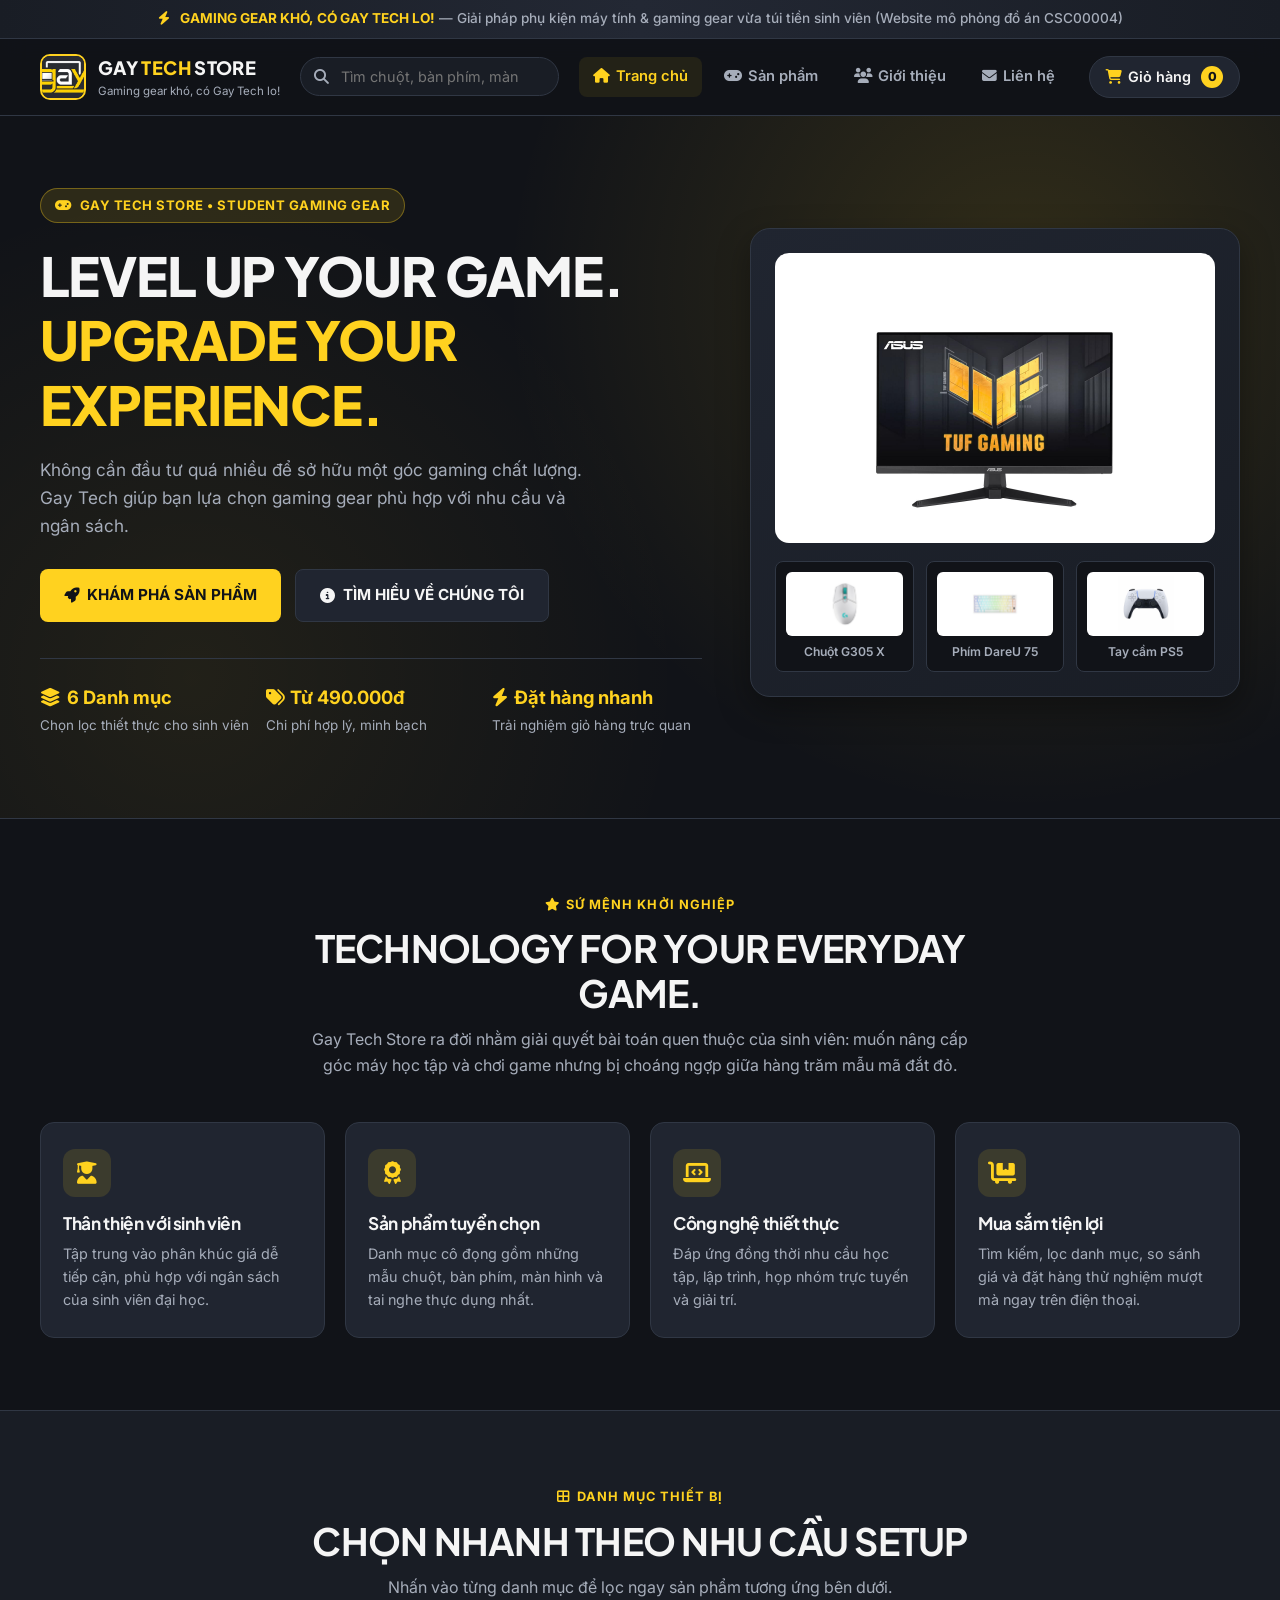
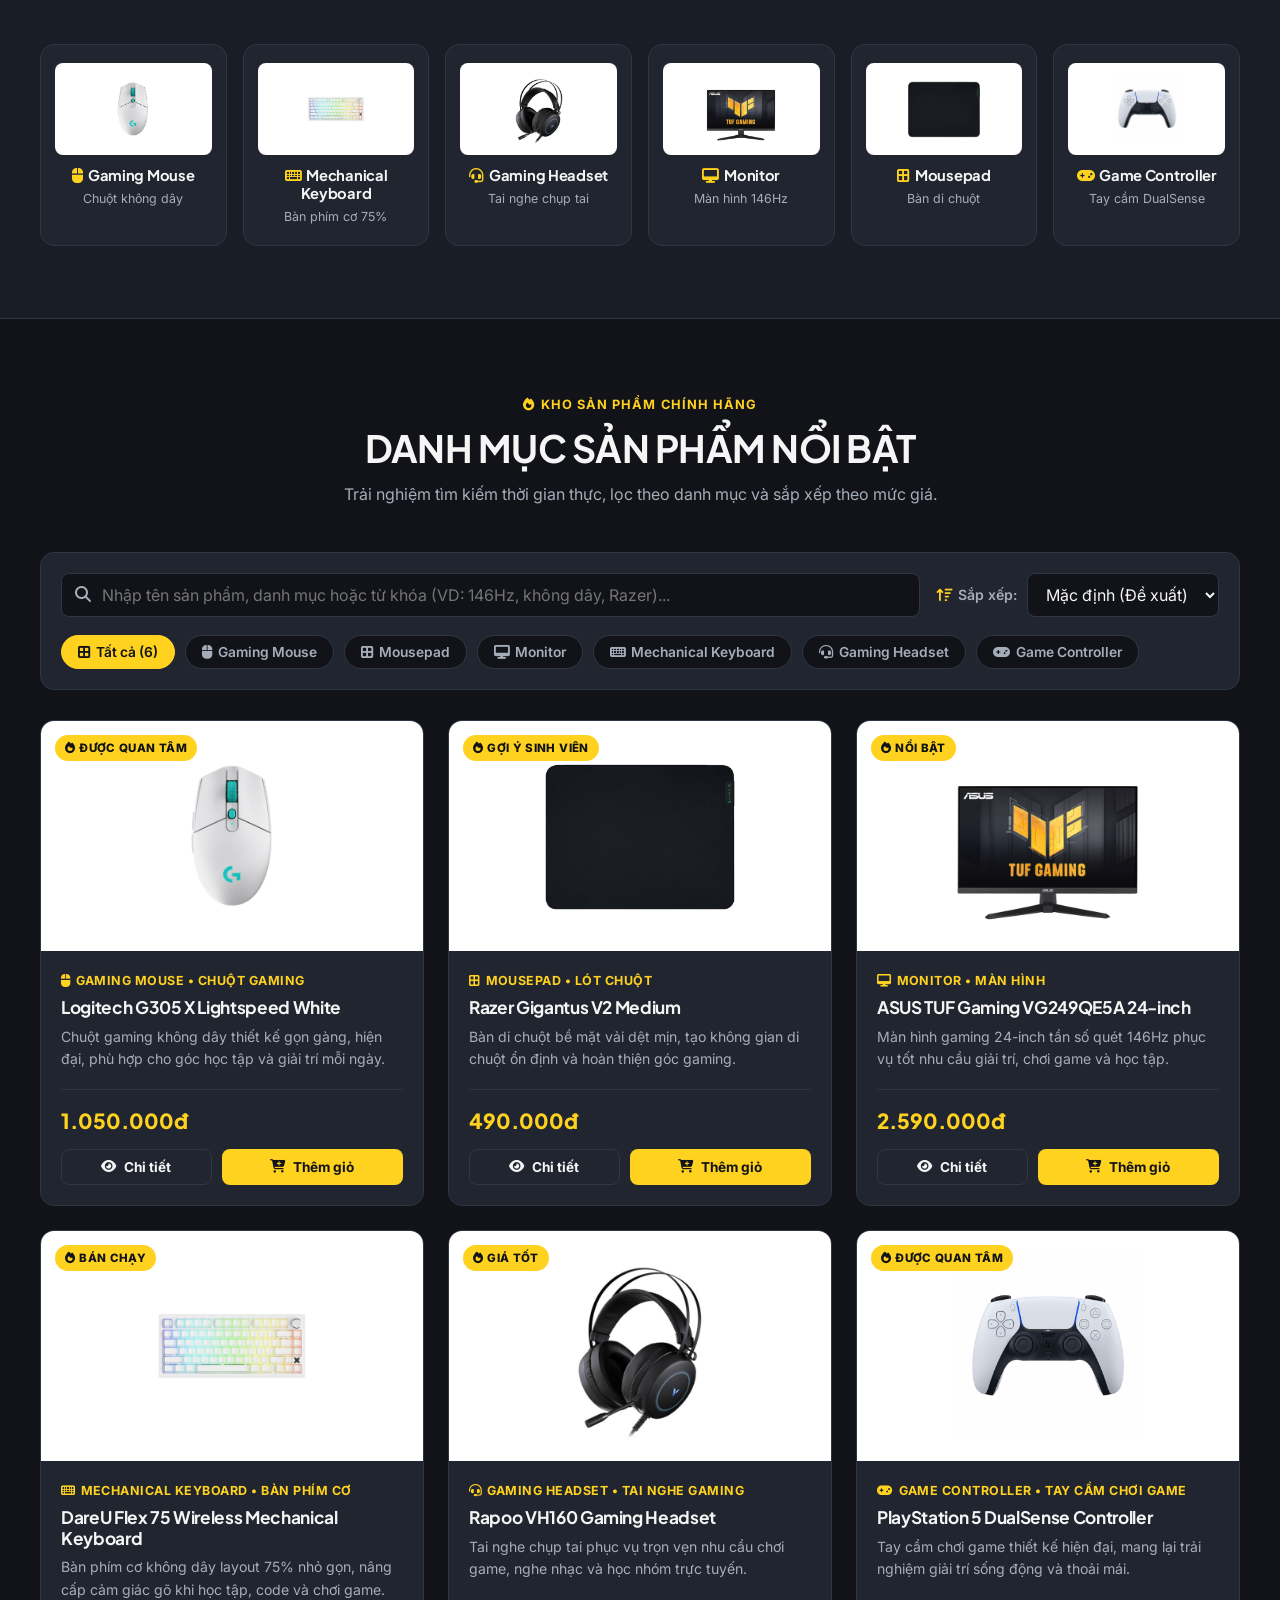
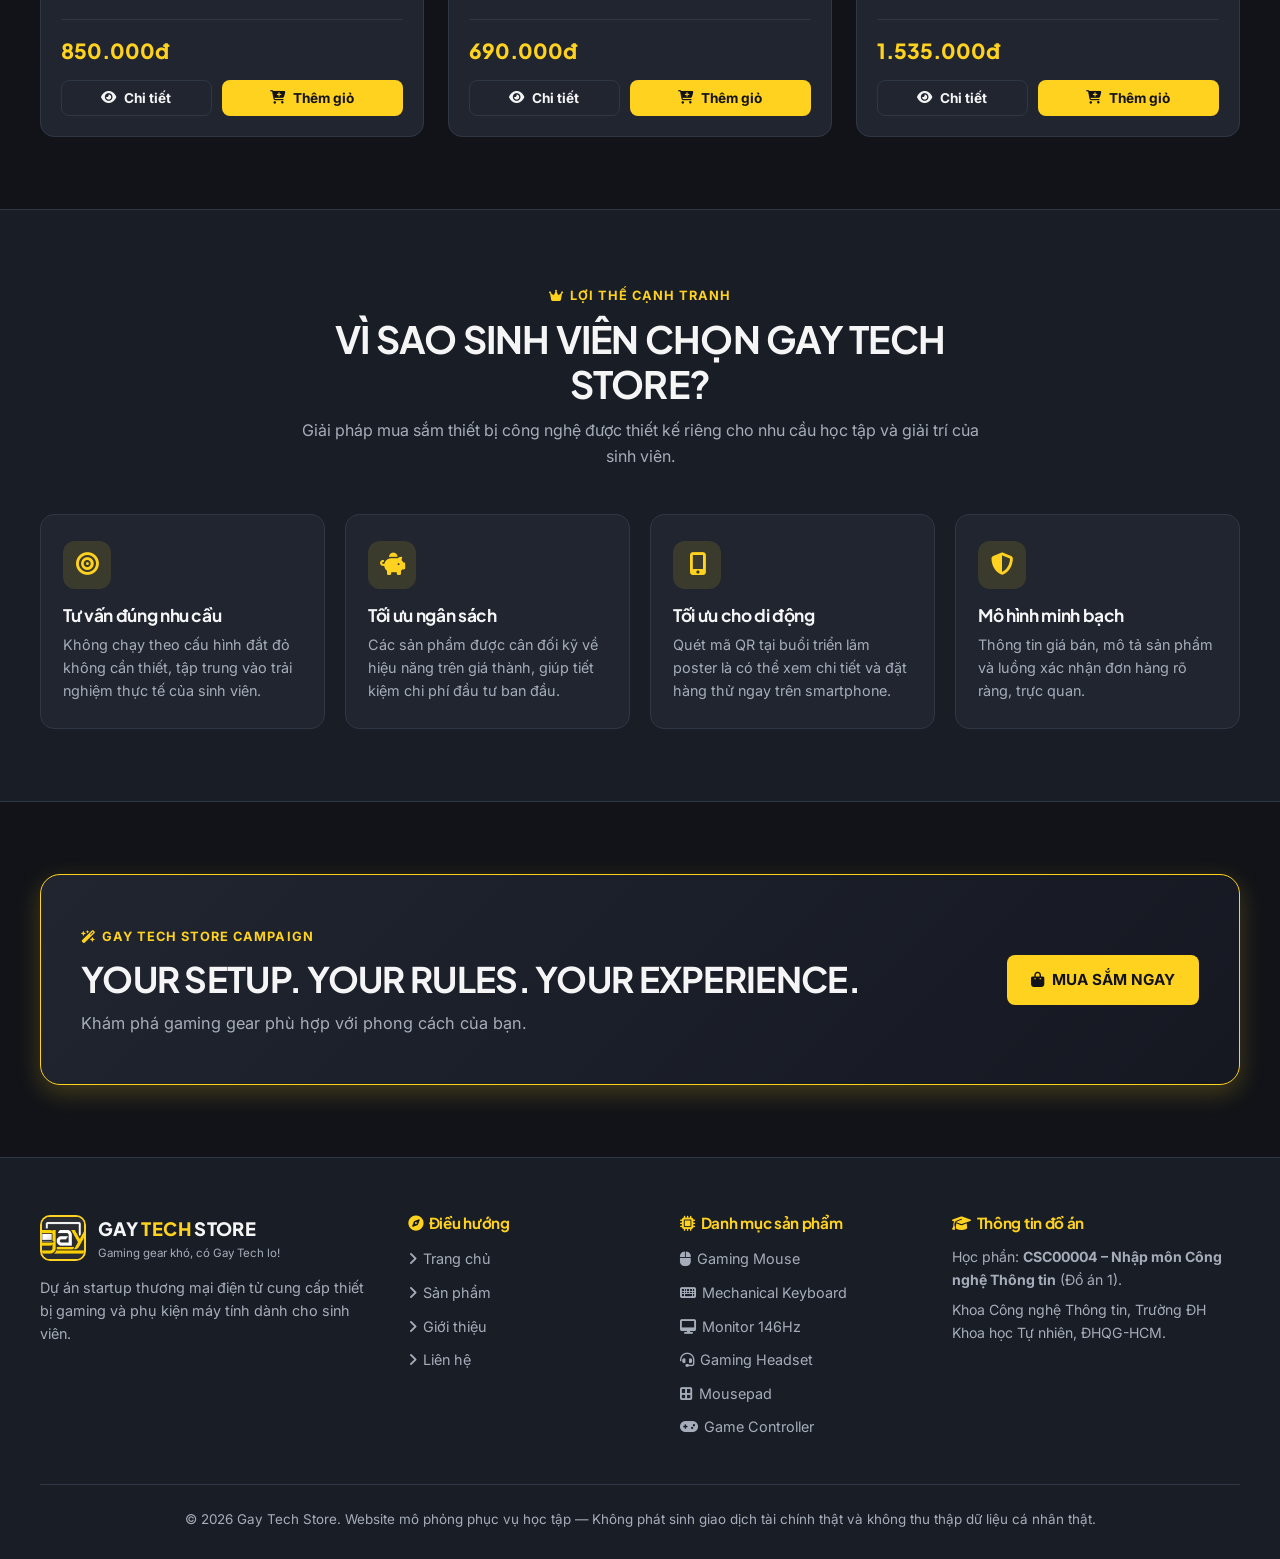
==== commit 49301f9b: "Add files via upload" ====
--- a/index.html
+++ b/index.html
@@ -5,21 +5,26 @@
   <meta name="viewport" content="width=device-width, initial-scale=1.0">
   <title>Gay Tech Store | Gaming gear khó, có Gay Tech lo!</title>
   <meta name="description" content="Gay Tech Store - Cửa hàng thiết bị gaming, phụ kiện máy tính và giải trí dành cho sinh viên. Đồ án môn CSC00004 Nhập môn CNTT.">
-  <!-- Liên kết 2 file CSS: Giao diện chính và Giao diện di động -->
+  <!-- Favicon hiển thị trên Tab trình duyệt -->
+  <link rel="icon" type="image/jpeg" href="img/logo.jpg">
+  <link rel="apple-touch-icon" href="img/logo.jpg">
+  <!-- Thư viện Icon Font Awesome 6 -->
+  <link rel="stylesheet" href="https://cdnjs.cloudflare.com/ajax/libs/font-awesome/6.5.1/css/all.min.css">
+  <!-- Liên kết 2 file CSS -->
   <link rel="stylesheet" href="css/style.css">
   <link rel="stylesheet" href="css/responsive.css">
 </head>
 <body>
 
-  <!-- 1. THANH THÔNG BÁO ĐẦU TRANG (Announcement Bar) -->
+  <!-- 1. THANH THÔNG BÁO ĐẦU TRANG -->
   <div class="announcement-bar">
-    ⚡ <strong>GAMING GEAR KHÓ, CÓ GAY TECH LO!</strong> — Giải pháp phụ kiện máy tính &amp; gaming gear vừa túi tiền sinh viên (Website mô phỏng đồ án CSC00004)
+    <i class="fa-solid fa-bolt" style="color:var(--yellow-primary); margin-right:6px;"></i>
+    <strong>GAMING GEAR KHÓ, CÓ GAY TECH LO!</strong> — Giải pháp phụ kiện máy tính &amp; gaming gear vừa túi tiền sinh viên (Website mô phỏng đồ án CSC00004)
   </div>
 
-  <!-- 2. THANH ĐIỀU HƯỚNG CỐ ĐỊNH (Sticky Header) -->
+  <!-- 2. THANH ĐIỀU HƯỚNG CỐ ĐỊNH -->
   <header class="site-header">
     <div class="container header-inner">
-      <!-- Logo & Tên thương hiệu -->
       <a href="index.html" class="brand-logo" aria-label="Trang chủ Gay Tech Store">
         <img src="img/logo.jpg" alt="Logo Gay Tech Store">
         <div class="brand-text-wrap">
@@ -28,29 +33,28 @@
         </div>
       </a>
 
-      <!-- Thanh tìm kiếm nhanh trên Header -->
       <div class="header-search">
-        <span class="search-icon">🔍</span>
+        <span class="search-icon"><i class="fa-solid fa-magnifying-glass"></i></span>
         <input type="text" id="headerSearchInput" placeholder="Tìm chuột, bàn phím, màn hình..." aria-label="Tìm kiếm sản phẩm">
-        <button type="button" id="headerSearchClear" class="clear-search-btn" aria-label="Xóa từ khóa">✕</button>
-      </div>
-
-      <!-- Menu điều hướng chính -->
+        <button type="button" id="headerSearchClear" class="clear-search-btn" aria-label="Xóa từ khóa">
+          <i class="fa-solid fa-xmark"></i>
+        </button>
+      </div>
+
       <nav class="main-nav" id="mainNav" aria-label="Điều hướng chính">
-        <a href="index.html" class="nav-link active">Trang chủ</a>
-        <a href="#catalog" class="nav-link">Sản phẩm</a>
-        <a href="about.html" class="nav-link">Giới thiệu</a>
-        <a href="contact.html" class="nav-link">Liên hệ</a>
+        <a href="index.html" class="nav-link active"><i class="fa-solid fa-house" style="margin-right:6px;"></i>Trang chủ</a>
+        <a href="#catalog" class="nav-link"><i class="fa-solid fa-gamepad" style="margin-right:6px;"></i>Sản phẩm</a>
+        <a href="about.html" class="nav-link"><i class="fa-solid fa-users" style="margin-right:6px;"></i>Giới thiệu</a>
+        <a href="contact.html" class="nav-link"><i class="fa-solid fa-envelope" style="margin-right:6px;"></i>Liên hệ</a>
       </nav>
 
-      <!-- Nút mở Giỏ hàng & Nút Menu trên điện thoại -->
       <div class="header-actions">
         <button type="button" class="cart-trigger-btn js-open-cart" aria-label="Mở giỏ hàng">
-          <span>🛒 Giỏ hàng</span>
+          <span><i class="fa-solid fa-cart-shopping" style="color:var(--yellow-primary); margin-right:6px;"></i>Giỏ hàng</span>
           <span class="cart-badge js-cart-count">0</span>
         </button>
         <button type="button" class="mobile-menu-btn" id="mobileMenuBtn" aria-expanded="false" aria-label="Mở menu">
-          ☰
+          <i class="fa-solid fa-bars"></i>
         </button>
       </div>
     </div>
@@ -61,7 +65,9 @@
     <section class="hero-section">
       <div class="container hero-grid">
         <div>
-          <div class="hero-eyebrow">🎮 GAY TECH STORE • STUDENT GAMING GEAR</div>
+          <div class="hero-eyebrow">
+            <i class="fa-solid fa-gamepad"></i> GAY TECH STORE • STUDENT GAMING GEAR
+          </div>
           <h1 class="hero-title">
             LEVEL UP YOUR GAME.
             <span class="highlight">UPGRADE YOUR EXPERIENCE.</span>
@@ -70,26 +76,29 @@
             Không cần đầu tư quá nhiều để sở hữu một góc gaming chất lượng. Gay Tech giúp bạn lựa chọn gaming gear phù hợp với nhu cầu và ngân sách.
           </p>
           <div class="hero-cta-group">
-            <a href="#catalog" class="btn btn-primary">KHÁM PHÁ SẢN PHẨM</a>
-            <a href="about.html" class="btn btn-secondary">TÌM HIỂU VỀ CHÚNG TÔI</a>
+            <a href="#catalog" class="btn btn-primary">
+              <i class="fa-solid fa-rocket"></i> KHÁM PHÁ SẢN PHẨM
+            </a>
+            <a href="about.html" class="btn btn-secondary">
+              <i class="fa-solid fa-circle-info"></i> TÌM HIỂU VỀ CHÚNG TÔI
+            </a>
           </div>
           <div class="hero-highlights">
             <div class="hero-stat-item">
-              <strong>6 Danh mục</strong>
+              <strong><i class="fa-solid fa-layer-group" style="margin-right:6px;"></i>6 Danh mục</strong>
               <span>Chọn lọc thiết thực cho sinh viên</span>
             </div>
             <div class="hero-stat-item">
-              <strong>Từ 490.000đ</strong>
+              <strong><i class="fa-solid fa-tags" style="margin-right:6px;"></i>Từ 490.000đ</strong>
               <span>Chi phí hợp lý, minh bạch</span>
             </div>
             <div class="hero-stat-item">
-              <strong>Đặt hàng nhanh</strong>
+              <strong><i class="fa-solid fa-bolt" style="margin-right:6px;"></i>Đặt hàng nhanh</strong>
               <span>Trải nghiệm giỏ hàng trực quan</span>
             </div>
           </div>
         </div>
 
-        <!-- Khung hình ảnh sản phẩm nổi bật bên phải -->
         <div class="hero-visual">
           <div class="hero-showcase-card">
             <div class="hero-main-img-wrap" data-id="gts-monitor-vg249" title="Nhấn để xem chi tiết màn hình ASUS 146Hz">
@@ -114,11 +123,11 @@
       </div>
     </section>
 
-    <!-- 4. GIỚI THIỆU SỨ MỆNH THƯƠNG HIỆU (Brand Introduction) -->
+    <!-- 4. GIỚI THIỆU SỨ MỆNH THƯƠNG HIỆU -->
     <section class="section">
       <div class="container">
         <div class="section-header">
-          <span class="section-tag">SỨ MỆNH KHỞI NGHIỆP</span>
+          <span class="section-tag"><i class="fa-solid fa-star" style="margin-right:6px;"></i>SỨ MỆNH KHỞI NGHIỆP</span>
           <h2 class="section-title">TECHNOLOGY FOR YOUR EVERYDAY GAME.</h2>
           <p class="section-subtitle">
             Gay Tech Store ra đời nhằm giải quyết bài toán quen thuộc của sinh viên: muốn nâng cấp góc máy học tập và chơi game nhưng bị choáng ngợp giữa hàng trăm mẫu mã đắt đỏ.
@@ -127,22 +136,22 @@
 
         <div class="values-grid">
           <div class="value-card">
-            <div class="value-icon">🎓</div>
+            <div class="value-icon"><i class="fa-solid fa-user-graduate"></i></div>
             <h3>Thân thiện với sinh viên</h3>
             <p>Tập trung vào phân khúc giá dễ tiếp cận, phù hợp với ngân sách của sinh viên đại học.</p>
           </div>
           <div class="value-card">
-            <div class="value-icon">✨</div>
+            <div class="value-icon"><i class="fa-solid fa-award"></i></div>
             <h3>Sản phẩm tuyển chọn</h3>
             <p>Danh mục cô đọng gồm những mẫu chuột, bàn phím, màn hình và tai nghe thực dụng nhất.</p>
           </div>
           <div class="value-card">
-            <div class="value-icon">💻</div>
+            <div class="value-icon"><i class="fa-solid fa-laptop-code"></i></div>
             <h3>Công nghệ thiết thực</h3>
             <p>Đáp ứng đồng thời nhu cầu học tập, lập trình, họp nhóm trực tuyến và giải trí.</p>
           </div>
           <div class="value-card">
-            <div class="value-icon">⚡</div>
+            <div class="value-icon"><i class="fa-solid fa-cart-flatbed"></i></div>
             <h3>Mua sắm tiện lợi</h3>
             <p>Tìm kiếm, lọc danh mục, so sánh giá và đặt hàng thử nghiệm mượt mà ngay trên điện thoại.</p>
           </div>
@@ -150,16 +159,15 @@
       </div>
     </section>
 
-    <!-- 5. DANH MỤC SẢN PHẨM TRỰC QUAN (Category Showcase) -->
+    <!-- 5. DANH MỤC SẢN PHẨM TRỰC QUAN -->
     <section class="section section-alt">
       <div class="container">
         <div class="section-header">
-          <span class="section-tag">DANH MỤC THIẾT BỊ</span>
+          <span class="section-tag"><i class="fa-solid fa-table-cells-large" style="margin-right:6px;"></i>DANH MỤC THIẾT BỊ</span>
           <h2 class="section-title">CHỌN NHANH THEO NHU CẦU SETUP</h2>
           <p class="section-subtitle">Nhấn vào từng danh mục để lọc ngay sản phẩm tương ứng bên dưới.</p>
         </div>
 
-        <!-- Khung này sẽ được js/app.js tự động đổ 6 danh mục từ file js/products.js -->
         <div class="category-grid" id="categoryShowcaseGrid"></div>
       </div>
     </section>
@@ -168,21 +176,22 @@
     <section class="section" id="catalog">
       <div class="container">
         <div class="section-header">
-          <span class="section-tag">KHO SẢN PHẨM CHÍNH HÃNG</span>
+          <span class="section-tag"><i class="fa-solid fa-fire" style="margin-right:6px;"></i>KHO SẢN PHẨM CHÍNH HÃNG</span>
           <h2 class="section-title">DANH MỤC SẢN PHẨM NỔI BẬT</h2>
           <p class="section-subtitle">Trải nghiệm tìm kiếm thời gian thực, lọc theo danh mục và sắp xếp theo mức giá.</p>
         </div>
 
-        <!-- Thanh công cụ điều khiển danh sách sản phẩm -->
         <div class="catalog-toolbar">
           <div class="toolbar-top">
             <div class="catalog-search-box">
-              <span class="search-icon">🔍</span>
+              <span class="search-icon"><i class="fa-solid fa-magnifying-glass"></i></span>
               <input type="text" id="catalogSearchInput" placeholder="Nhập tên sản phẩm, danh mục hoặc từ khóa (VD: 146Hz, không dây, Razer)..." aria-label="Tìm sản phẩm">
-              <button type="button" id="catalogSearchClear" class="clear-btn" aria-label="Xóa tìm kiếm">✕</button>
+              <button type="button" id="catalogSearchClear" class="clear-btn" aria-label="Xóa tìm kiếm">
+                <i class="fa-solid fa-xmark"></i>
+              </button>
             </div>
             <div class="sort-box">
-              <label for="sortSelect">Sắp xếp:</label>
+              <label for="sortSelect"><i class="fa-solid fa-arrow-up-wide-short" style="margin-right:6px; color:var(--yellow-primary);"></i>Sắp xếp:</label>
               <select id="sortSelect">
                 <option value="default">Mặc định (Đề xuất)</option>
                 <option value="price-asc">Giá: thấp đến cao</option>
@@ -193,42 +202,40 @@
             </div>
           </div>
 
-          <!-- Các nút bấm lọc danh mục được tạo tự động bởi js/app.js -->
           <div class="filter-pills" id="filterPillsContainer" role="tablist" aria-label="Bộ lọc danh mục"></div>
         </div>
 
-        <!-- Lưới hiển thị các thẻ sản phẩm được tạo tự động bởi js/app.js -->
         <div class="products-grid" id="productsGrid"></div>
       </div>
     </section>
 
-    <!-- 7. VÌ SAO CHỌN GAY TECH STORE? (Why Choose Us) -->
+    <!-- 7. VÌ SAO CHỌN GAY TECH STORE? -->
     <section class="section section-alt">
       <div class="container">
         <div class="section-header">
-          <span class="section-tag">LỢI THẾ CẠNH TRANH</span>
+          <span class="section-tag"><i class="fa-solid fa-crown" style="margin-right:6px;"></i>LỢI THẾ CẠNH TRANH</span>
           <h2 class="section-title">VÌ SAO SINH VIÊN CHỌN GAY TECH STORE?</h2>
           <p class="section-subtitle">Giải pháp mua sắm thiết bị công nghệ được thiết kế riêng cho nhu cầu học tập và giải trí của sinh viên.</p>
         </div>
 
         <div class="values-grid">
           <div class="value-card">
-            <div class="value-icon">🎯</div>
+            <div class="value-icon"><i class="fa-solid fa-bullseye"></i></div>
             <h3>Tư vấn đúng nhu cầu</h3>
             <p>Không chạy theo cấu hình đắt đỏ không cần thiết, tập trung vào trải nghiệm thực tế của sinh viên.</p>
           </div>
           <div class="value-card">
-            <div class="value-icon">💰</div>
+            <div class="value-icon"><i class="fa-solid fa-piggy-bank"></i></div>
             <h3>Tối ưu ngân sách</h3>
             <p>Các sản phẩm được cân đối kỹ về hiệu năng trên giá thành, giúp tiết kiệm chi phí đầu tư ban đầu.</p>
           </div>
           <div class="value-card">
-            <div class="value-icon">📱</div>
+            <div class="value-icon"><i class="fa-solid fa-mobile-screen-button"></i></div>
             <h3>Tối ưu cho di động</h3>
             <p>Quét mã QR tại buổi triển lãm poster là có thể xem chi tiết và đặt hàng thử ngay trên smartphone.</p>
           </div>
           <div class="value-card">
-            <div class="value-icon">🛡️</div>
+            <div class="value-icon"><i class="fa-solid fa-shield-halved"></i></div>
             <h3>Mô hình minh bạch</h3>
             <p>Thông tin giá bán, mô tả sản phẩm và luồng xác nhận đơn hàng rõ ràng, trực quan.</p>
           </div>
@@ -236,22 +243,24 @@
       </div>
     </section>
 
-    <!-- 8. BANNER QUẢNG BÁ (Promotional Banner) -->
+    <!-- 8. BANNER QUẢNG BÁ -->
     <section class="section">
       <div class="container">
         <div class="promo-banner">
           <div>
-            <span class="section-tag">GAY TECH STORE CAMPAIGN</span>
+            <span class="section-tag"><i class="fa-solid fa-wand-magic-sparkles" style="margin-right:6px;"></i>GAY TECH STORE CAMPAIGN</span>
             <h2>YOUR SETUP. YOUR RULES. YOUR EXPERIENCE.</h2>
             <p>Khám phá gaming gear phù hợp với phong cách của bạn.</p>
           </div>
-          <a href="#catalog" class="btn btn-primary">MUA SẮM NGAY</a>
+          <a href="#catalog" class="btn btn-primary">
+            <i class="fa-solid fa-bag-shopping"></i> MUA SẮM NGAY
+          </a>
         </div>
       </div>
     </section>
   </main>
 
-  <!-- 9. CHÂN TRANG (Footer) -->
+  <!-- 9. CHÂN TRANG (Footer hoàn chỉnh, không bị lồng code) -->
   <footer class="site-footer">
     <div class="container">
       <div class="footer-grid">
@@ -269,322 +278,29 @@
         </div>
 
         <div class="footer-col">
-          <h4>Điều hướng</h4>
+          <h4><i class="fa-solid fa-compass" style="margin-right:6px;"></i>Điều hướng</h4>
           <ul class="footer-links">
-            <li><a href="index.html">Trang chủ</a></li>
-            <li><a href="#catalog">Sản phẩm</a></li>
-            <li><a href="about.html">Giới thiệu</a></li>
-            <li><a href="contact.html">Liên hệ</a></li>
+            <li><a href="index.html"><i class="fa-solid fa-angle-right" style="margin-right:6px;"></i>Trang chủ</a></li>
+            <li><a href="#catalog"><i class="fa-solid fa-angle-right" style="margin-right:6px;"></i>Sản phẩm</a></li>
+            <li><a href="about.html"><i class="fa-solid fa-angle-right" style="margin-right:6px;"></i>Giới thiệu</a></li>
+            <li><a href="contact.html"><i class="fa-solid fa-angle-right" style="margin-right:6px;"></i>Liên hệ</a></li>
           </ul>
         </div>
 
         <div class="footer-col">
-          <h4>Danh mục sản phẩm</h4>
+          <h4><i class="fa-solid fa-microchip" style="margin-right:6px;"></i>Danh mục sản phẩm</h4>
           <ul class="footer-links">
-            <li><a href="index.html?category=Gaming%20Mouse#catalog">Gaming Mouse</a></li>
-            <li><a href="index.html?category=Mechanical%20Keyboard#catalog">Mechanical Keyboard</a></li>
-            <li><a href="index.html?category=Monitor#catalog">Monitor 146Hz</a></li>
-            <li><a href="index.html?category=Gaming%20Headset#catalog">Gaming Headset</a></li>
-            <li><a href="index.html?category=Mousepad#catalog">Mousepad</a></li>
-            <li><a href="index.html?category=Game%20Controller#catalog">Game Controller</a></li>
+            <li><a href="index.html?category=Gaming%20Mouse#catalog"><i class="fa-solid fa-computer-mouse" style="margin-right:6px;"></i>Gaming Mouse</a></li>
+            <li><a href="index.html?category=Mechanical%20Keyboard#catalog"><i class="fa-solid fa-keyboard" style="margin-right:6px;"></i>Mechanical Keyboard</a></li>
+            <li><a href="index.html?category=Monitor#catalog"><i class="fa-solid fa-desktop" style="margin-right:6px;"></i>Monitor 146Hz</a></li>
+            <li><a href="index.html?category=Gaming%20Headset#catalog"><i class="fa-solid fa-headset" style="margin-right:6px;"></i>Gaming Headset</a></li>
+            <li><a href="index.html?category=Mousepad#catalog"><i class="fa-solid fa-border-all" style="margin-right:6px;"></i>Mousepad</a></li>
+            <li><a href="index.html?category=Game%20Controller#catalog"><i class="fa-solid fa-gamepad" style="margin-right:6px;"></i>Game Controller</a></li>
           </ul>
         </div>
 
         <div class="footer-col">
-          <h4>Thông tin đồ án</h4><!DOCTYPE html>
-<html lang="vi">
-<head>
-  <meta charset="UTF-8">
-  <meta name="viewport" content="width=device-width, initial-scale=1.0">
-  <title>Gay Tech Store | Gaming gear khó, có Gay Tech lo!</title>
-  <meta name="description" content="Gay Tech Store - Cửa hàng thiết bị gaming, phụ kiện máy tính và giải trí dành cho sinh viên. Đồ án môn CSC00004 Nhập môn CNTT.">
-  <!-- Liên kết 2 file CSS: Giao diện chính và Giao diện di động -->
-  <link rel="stylesheet" href="css/style.css">
-  <link rel="stylesheet" href="css/responsive.css">
-</head>
-<body>
-
-  <!-- 1. THANH THÔNG BÁO ĐẦU TRANG (Announcement Bar) -->
-  <div class="announcement-bar">
-    ⚡ <strong>GAMING GEAR KHÓ, CÓ GAY TECH LO!</strong> — Giải pháp phụ kiện máy tính &amp; gaming gear vừa túi tiền sinh viên (Website mô phỏng đồ án CSC00004)
-  </div>
-
-  <!-- 2. THANH ĐIỀU HƯỚNG CỐ ĐỊNH (Sticky Header) -->
-  <header class="site-header">
-    <div class="container header-inner">
-      <!-- Logo & Tên thương hiệu -->
-      <a href="index.html" class="brand-logo" aria-label="Trang chủ Gay Tech Store">
-        <img src="img/logo.jpg" alt="Logo Gay Tech Store">
-        <div class="brand-text-wrap">
-          <span class="brand-name">GAY <span>TECH</span> STORE</span>
-          <span class="brand-sub">Gaming gear khó, có Gay Tech lo!</span>
-        </div>
-      </a>
-
-      <!-- Thanh tìm kiếm nhanh trên Header -->
-      <div class="header-search">
-        <span class="search-icon">🔍</span>
-        <input type="text" id="headerSearchInput" placeholder="Tìm chuột, bàn phím, màn hình..." aria-label="Tìm kiếm sản phẩm">
-        <button type="button" id="headerSearchClear" class="clear-search-btn" aria-label="Xóa từ khóa">✕</button>
-      </div>
-
-      <!-- Menu điều hướng chính -->
-      <nav class="main-nav" id="mainNav" aria-label="Điều hướng chính">
-        <a href="index.html" class="nav-link active">Trang chủ</a>
-        <a href="#catalog" class="nav-link">Sản phẩm</a>
-        <a href="about.html" class="nav-link">Giới thiệu</a>
-        <a href="contact.html" class="nav-link">Liên hệ</a>
-      </nav>
-
-      <!-- Nút mở Giỏ hàng & Nút Menu trên điện thoại -->
-      <div class="header-actions">
-        <button type="button" class="cart-trigger-btn js-open-cart" aria-label="Mở giỏ hàng">
-          <span>🛒 Giỏ hàng</span>
-          <span class="cart-badge js-cart-count">0</span>
-        </button>
-        <button type="button" class="mobile-menu-btn" id="mobileMenuBtn" aria-expanded="false" aria-label="Mở menu">
-          ☰
-        </button>
-      </div>
-    </div>
-  </header>
-
-  <main>
-    <!-- 3. BANNER MỞ ĐẦU TRANG CHỦ (Hero Section) -->
-    <section class="hero-section">
-      <div class="container hero-grid">
-        <div>
-          <div class="hero-eyebrow">🎮 GAY TECH STORE • STUDENT GAMING GEAR</div>
-          <h1 class="hero-title">
-            LEVEL UP YOUR GAME.
-            <span class="highlight">UPGRADE YOUR EXPERIENCE.</span>
-          </h1>
-          <p class="hero-desc">
-            Không cần đầu tư quá nhiều để sở hữu một góc gaming chất lượng. Gay Tech giúp bạn lựa chọn gaming gear phù hợp với nhu cầu và ngân sách.
-          </p>
-          <div class="hero-cta-group">
-            <a href="#catalog" class="btn btn-primary">KHÁM PHÁ SẢN PHẨM</a>
-            <a href="about.html" class="btn btn-secondary">TÌM HIỂU VỀ CHÚNG TÔI</a>
-          </div>
-          <div class="hero-highlights">
-            <div class="hero-stat-item">
-              <strong>6 Danh mục</strong>
-              <span>Chọn lọc thiết thực cho sinh viên</span>
-            </div>
-            <div class="hero-stat-item">
-              <strong>Từ 490.000đ</strong>
-              <span>Chi phí hợp lý, minh bạch</span>
-            </div>
-            <div class="hero-stat-item">
-              <strong>Đặt hàng nhanh</strong>
-              <span>Trải nghiệm giỏ hàng trực quan</span>
-            </div>
-          </div>
-        </div>
-
-        <!-- Khung hình ảnh sản phẩm nổi bật bên phải -->
-        <div class="hero-visual">
-          <div class="hero-showcase-card">
-            <div class="hero-main-img-wrap" data-id="gts-monitor-vg249" title="Nhấn để xem chi tiết màn hình ASUS 146Hz">
-              <img src="img/manHinh.jpg" alt="Màn hình ASUS TUF Gaming VG249QE5A 24-inch">
-            </div>
-            <div class="hero-mini-grid">
-              <div class="hero-mini-card" data-id="gts-mouse-g305">
-                <img src="img/chuot.jpg" alt="Logitech G305 X Lightspeed White">
-                <span>Chuột G305 X</span>
-              </div>
-              <div class="hero-mini-card" data-id="gts-kb-dareu-flex75">
-                <img src="img/phim.jpg" alt="DareU Flex 75 Wireless">
-                <span>Phím DareU 75</span>
-              </div>
-              <div class="hero-mini-card" data-id="gts-pad-dualsense">
-                <img src="img/tayCam.png" alt="PS5 DualSense Controller">
-                <span>Tay cầm PS5</span>
-              </div>
-            </div>
-          </div>
-        </div>
-      </div>
-    </section>
-
-    <!-- 4. GIỚI THIỆU SỨ MỆNH THƯƠNG HIỆU (Brand Introduction) -->
-    <section class="section">
-      <div class="container">
-        <div class="section-header">
-          <span class="section-tag">SỨ MỆNH KHỞI NGHIỆP</span>
-          <h2 class="section-title">TECHNOLOGY FOR YOUR EVERYDAY GAME.</h2>
-          <p class="section-subtitle">
-            Gay Tech Store ra đời nhằm giải quyết bài toán quen thuộc của sinh viên: muốn nâng cấp góc máy học tập và chơi game nhưng bị choáng ngợp giữa hàng trăm mẫu mã đắt đỏ.
-          </p>
-        </div>
-
-        <div class="values-grid">
-          <div class="value-card">
-            <div class="value-icon">🎓</div>
-            <h3>Thân thiện với sinh viên</h3>
-            <p>Tập trung vào phân khúc giá dễ tiếp cận, phù hợp với ngân sách của sinh viên đại học.</p>
-          </div>
-          <div class="value-card">
-            <div class="value-icon">✨</div>
-            <h3>Sản phẩm tuyển chọn</h3>
-            <p>Danh mục cô đọng gồm những mẫu chuột, bàn phím, màn hình và tai nghe thực dụng nhất.</p>
-          </div>
-          <div class="value-card">
-            <div class="value-icon">💻</div>
-            <h3>Công nghệ thiết thực</h3>
-            <p>Đáp ứng đồng thời nhu cầu học tập, lập trình, họp nhóm trực tuyến và giải trí.</p>
-          </div>
-          <div class="value-card">
-            <div class="value-icon">⚡</div>
-            <h3>Mua sắm tiện lợi</h3>
-            <p>Tìm kiếm, lọc danh mục, so sánh giá và đặt hàng thử nghiệm mượt mà ngay trên điện thoại.</p>
-          </div>
-        </div>
-      </div>
-    </section>
-
-    <!-- 5. DANH MỤC SẢN PHẨM TRỰC QUAN (Category Showcase) -->
-    <section class="section section-alt">
-      <div class="container">
-        <div class="section-header">
-          <span class="section-tag">DANH MỤC THIẾT BỊ</span>
-          <h2 class="section-title">CHỌN NHANH THEO NHU CẦU SETUP</h2>
-          <p class="section-subtitle">Nhấn vào từng danh mục để lọc ngay sản phẩm tương ứng bên dưới.</p>
-        </div>
-
-        <!-- Khung này sẽ được js/app.js tự động đổ 6 danh mục từ file js/products.js -->
-        <div class="category-grid" id="categoryShowcaseGrid"></div>
-      </div>
-    </section>
-
-    <!-- 6. KHU VỰC CỬA HÀNG: TÌM KIẾM, BỘ LỌC, SẮP XẾP & DANH SÁCH SẢN PHẨM -->
-    <section class="section" id="catalog">
-      <div class="container">
-        <div class="section-header">
-          <span class="section-tag">KHO SẢN PHẨM CHÍNH HÃNG</span>
-          <h2 class="section-title">DANH MỤC SẢN PHẨM NỔI BẬT</h2>
-          <p class="section-subtitle">Trải nghiệm tìm kiếm thời gian thực, lọc theo danh mục và sắp xếp theo mức giá.</p>
-        </div>
-
-        <!-- Thanh công cụ điều khiển danh sách sản phẩm -->
-        <div class="catalog-toolbar">
-          <div class="toolbar-top">
-            <div class="catalog-search-box">
-              <span class="search-icon">🔍</span>
-              <input type="text" id="catalogSearchInput" placeholder="Nhập tên sản phẩm, danh mục hoặc từ khóa (VD: 146Hz, không dây, Razer)..." aria-label="Tìm sản phẩm">
-              <button type="button" id="catalogSearchClear" class="clear-btn" aria-label="Xóa tìm kiếm">✕</button>
-            </div>
-            <div class="sort-box">
-              <label for="sortSelect">Sắp xếp:</label>
-              <select id="sortSelect">
-                <option value="default">Mặc định (Đề xuất)</option>
-                <option value="price-asc">Giá: thấp đến cao</option>
-                <option value="price-desc">Giá: cao đến thấp</option>
-                <option value="name-asc">Tên sản phẩm A–Z</option>
-                <option value="name-desc">Tên sản phẩm Z–A</option>
-              </select>
-            </div>
-          </div>
-
-          <!-- Các nút bấm lọc danh mục được tạo tự động bởi js/app.js -->
-          <div class="filter-pills" id="filterPillsContainer" role="tablist" aria-label="Bộ lọc danh mục"></div>
-        </div>
-
-        <!-- Lưới hiển thị các thẻ sản phẩm được tạo tự động bởi js/app.js -->
-        <div class="products-grid" id="productsGrid"></div>
-      </div>
-    </section>
-
-    <!-- 7. VÌ SAO CHỌN GAY TECH STORE? (Why Choose Us) -->
-    <section class="section section-alt">
-      <div class="container">
-        <div class="section-header">
-          <span class="section-tag">LỢI THẾ CẠNH TRANH</span>
-          <h2 class="section-title">VÌ SAO SINH VIÊN CHỌN GAY TECH STORE?</h2>
-          <p class="section-subtitle">Giải pháp mua sắm thiết bị công nghệ được thiết kế riêng cho nhu cầu học tập và giải trí của sinh viên.</p>
-        </div>
-
-        <div class="values-grid">
-          <div class="value-card">
-            <div class="value-icon">🎯</div>
-            <h3>Tư vấn đúng nhu cầu</h3>
-            <p>Không chạy theo cấu hình đắt đỏ không cần thiết, tập trung vào trải nghiệm thực tế của sinh viên.</p>
-          </div>
-          <div class="value-card">
-            <div class="value-icon">💰</div>
-            <h3>Tối ưu ngân sách</h3>
-            <p>Các sản phẩm được cân đối kỹ về hiệu năng trên giá thành, giúp tiết kiệm chi phí đầu tư ban đầu.</p>
-          </div>
-          <div class="value-card">
-            <div class="value-icon">📱</div>
-            <h3>Tối ưu cho di động</h3>
-            <p>Quét mã QR tại buổi triển lãm poster là có thể xem chi tiết và đặt hàng thử ngay trên smartphone.</p>
-          </div>
-          <div class="value-card">
-            <div class="value-icon">🛡️</div>
-            <h3>Mô hình minh bạch</h3>
-            <p>Thông tin giá bán, mô tả sản phẩm và luồng xác nhận đơn hàng rõ ràng, trực quan.</p>
-          </div>
-        </div>
-      </div>
-    </section>
-
-    <!-- 8. BANNER QUẢNG BÁ (Promotional Banner) -->
-    <section class="section">
-      <div class="container">
-        <div class="promo-banner">
-          <div>
-            <span class="section-tag">GAY TECH STORE CAMPAIGN</span>
-            <h2>YOUR SETUP. YOUR RULES. YOUR EXPERIENCE.</h2>
-            <p>Khám phá gaming gear phù hợp với phong cách của bạn.</p>
-          </div>
-          <a href="#catalog" class="btn btn-primary">MUA SẮM NGAY</a>
-        </div>
-      </div>
-    </section>
-  </main>
-
-  <!-- 9. CHÂN TRANG (Footer) -->
-  <footer class="site-footer">
-    <div class="container">
-      <div class="footer-grid">
-        <div class="footer-col">
-          <a href="index.html" class="brand-logo" style="margin-bottom:14px;">
-            <img src="img/logo.jpg" alt="Logo Gay Tech Store">
-            <div class="brand-text-wrap">
-              <span class="brand-name">GAY <span>TECH</span> STORE</span>
-              <span class="brand-sub">Gaming gear khó, có Gay Tech lo!</span>
-            </div>
-          </a>
-          <p style="color:var(--text-secondary); font-size:0.9rem;">
-            Dự án startup thương mại điện tử cung cấp thiết bị gaming và phụ kiện máy tính dành cho sinh viên.
-          </p>
-        </div>
-
-        <div class="footer-col">
-          <h4>Điều hướng</h4>
-          <ul class="footer-links">
-            <li><a href="index.html">Trang chủ</a></li>
-            <li><a href="#catalog">Sản phẩm</a></li>
-            <li><a href="about.html">Giới thiệu</a></li>
-            <li><a href="contact.html">Liên hệ</a></li>
-          </ul>
-        </div>
-
-        <div class="footer-col">
-          <h4>Danh mục sản phẩm</h4>
-          <ul class="footer-links">
-            <li><a href="index.html?category=Gaming%20Mouse#catalog">Gaming Mouse</a></li>
-            <li><a href="index.html?category=Mechanical%20Keyboard#catalog">Mechanical Keyboard</a></li>
-            <li><a href="index.html?category=Monitor#catalog">Monitor 146Hz</a></li>
-            <li><a href="index.html?category=Gaming%20Headset#catalog">Gaming Headset</a></li>
-            <li><a href="index.html?category=Mousepad#catalog">Mousepad</a></li>
-            <li><a href="index.html?category=Game%20Controller#catalog">Game Controller</a></li>
-          </ul>
-        </div>
-
-        <div class="footer-col">
-          <h4>Thông tin đồ án</h4>
+          <h4><i class="fa-solid fa-graduation-cap" style="margin-right:6px;"></i>Thông tin đồ án</h4>
           <p style="color:var(--text-secondary); font-size:0.88rem; margin-bottom:8px;">
             Học phần: <strong>CSC00004 – Nhập môn Công nghệ Thông tin</strong> (Đồ án 1).
           </p>
@@ -600,51 +316,22 @@
     </div>
   </footer>
 
-  <!-- 10. CỬA SỔ XEM CHI TIẾT SẢN PHẨM (Product Detail Modal) -->
+  <!-- 10. CỬA SỔ XEM CHI TIẾT SẢN PHẨM -->
   <div class="modal-container" id="productDetailModal" role="dialog" aria-modal="true" aria-label="Chi tiết sản phẩm">
     <div class="modal-box">
-      <button type="button" class="modal-close-btn" id="closeProductModalBtn" aria-label="Đóng">✕</button>
+      <button type="button" class="modal-close-btn" id="closeProductModalBtn" aria-label="Đóng">
+        <i class="fa-solid fa-xmark"></i>
+      </button>
       <div id="productModalContent"></div>
     </div>
   </div>
 
   <!-- Nút cuộn nhanh lên đầu trang -->
-  <button type="button" class="back-to-top" id="backToTopBtn" aria-label="Lên đầu trang">↑</button>
-
-  <!-- 11. NẠP 4 MODULE JAVASCRIPT THEO THỨ TỰ -->
-  <script src="js/products.js"></script>
-  <script src="js/cart.js"></script>
-  <script src="js/checkout.js"></script>
-  <script src="js/app.js"></script>
-</body>
-</html>
-          <p style="color:var(--text-secondary); font-size:0.88rem; margin-bottom:8px;">
-            Học phần: <strong>CSC00004 – Nhập môn Công nghệ Thông tin</strong> (Đồ án 1).
-          </p>
-          <p style="color:var(--text-secondary); font-size:0.88rem;">
-            Khoa Công nghệ Thông tin, Trường ĐH Khoa học Tự nhiên, ĐHQG-HCM.
-          </p>
-        </div>
-      </div>
-
-      <div class="footer-bottom">
-        © 2026 Gay Tech Store. Website mô phỏng phục vụ học tập — Không phát sinh giao dịch tài chính thật và không thu thập dữ liệu cá nhân thật.
-      </div>
-    </div>
-  </footer>
-
-  <!-- 10. CỬA SỔ XEM CHI TIẾT SẢN PHẨM (Product Detail Modal) -->
-  <div class="modal-container" id="productDetailModal" role="dialog" aria-modal="true" aria-label="Chi tiết sản phẩm">
-    <div class="modal-box">
-      <button type="button" class="modal-close-btn" id="closeProductModalBtn" aria-label="Đóng">✕</button>
-      <div id="productModalContent"></div>
-    </div>
-  </div>
-
-  <!-- Nút cuộn nhanh lên đầu trang -->
-  <button type="button" class="back-to-top" id="backToTopBtn" aria-label="Lên đầu trang">↑</button>
-
-  <!-- 11. NẠP 4 MODULE JAVASCRIPT THEO THỨ TỰ -->
+  <button type="button" class="back-to-top" id="backToTopBtn" aria-label="Lên đầu trang">
+    <i class="fa-solid fa-arrow-up"></i>
+  </button>
+
+  <!-- 11. NẠP 4 MODULE JAVASCRIPT -->
   <script src="js/products.js"></script>
   <script src="js/cart.js"></script>
   <script src="js/checkout.js"></script>
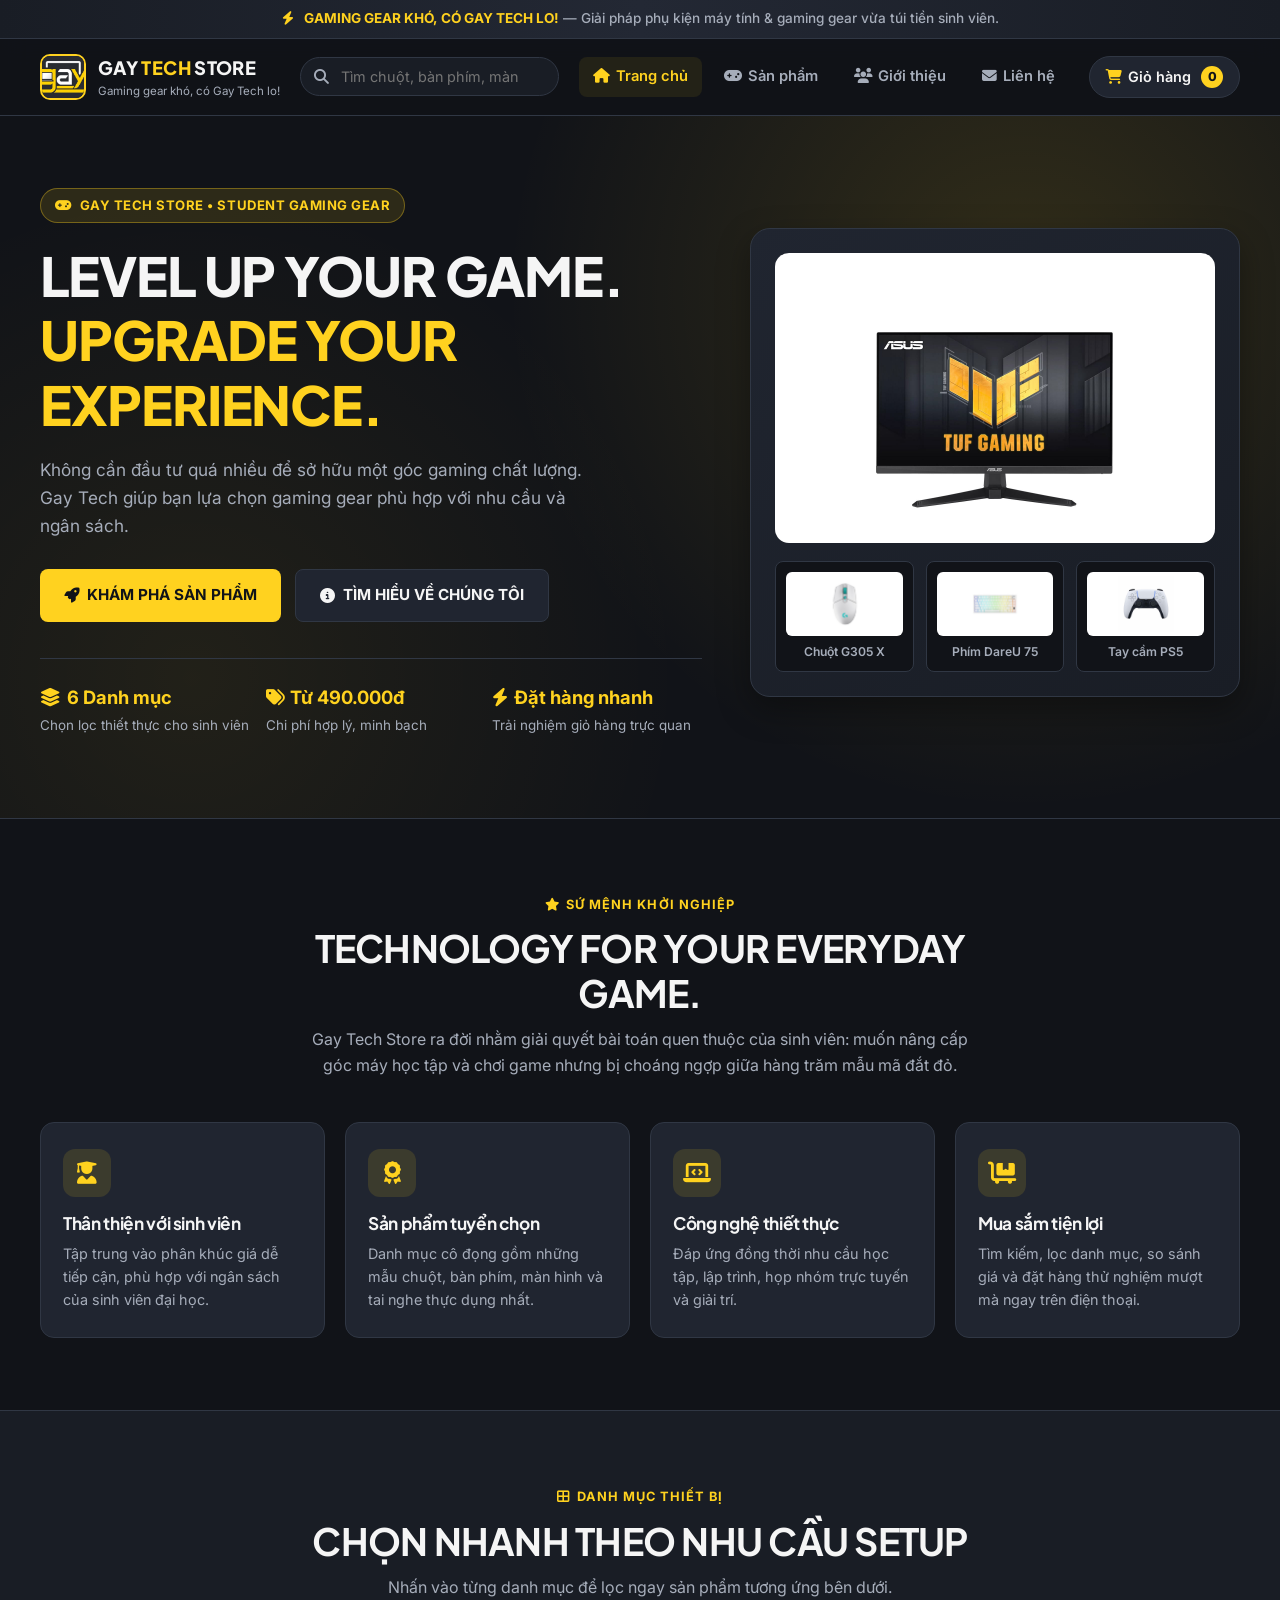
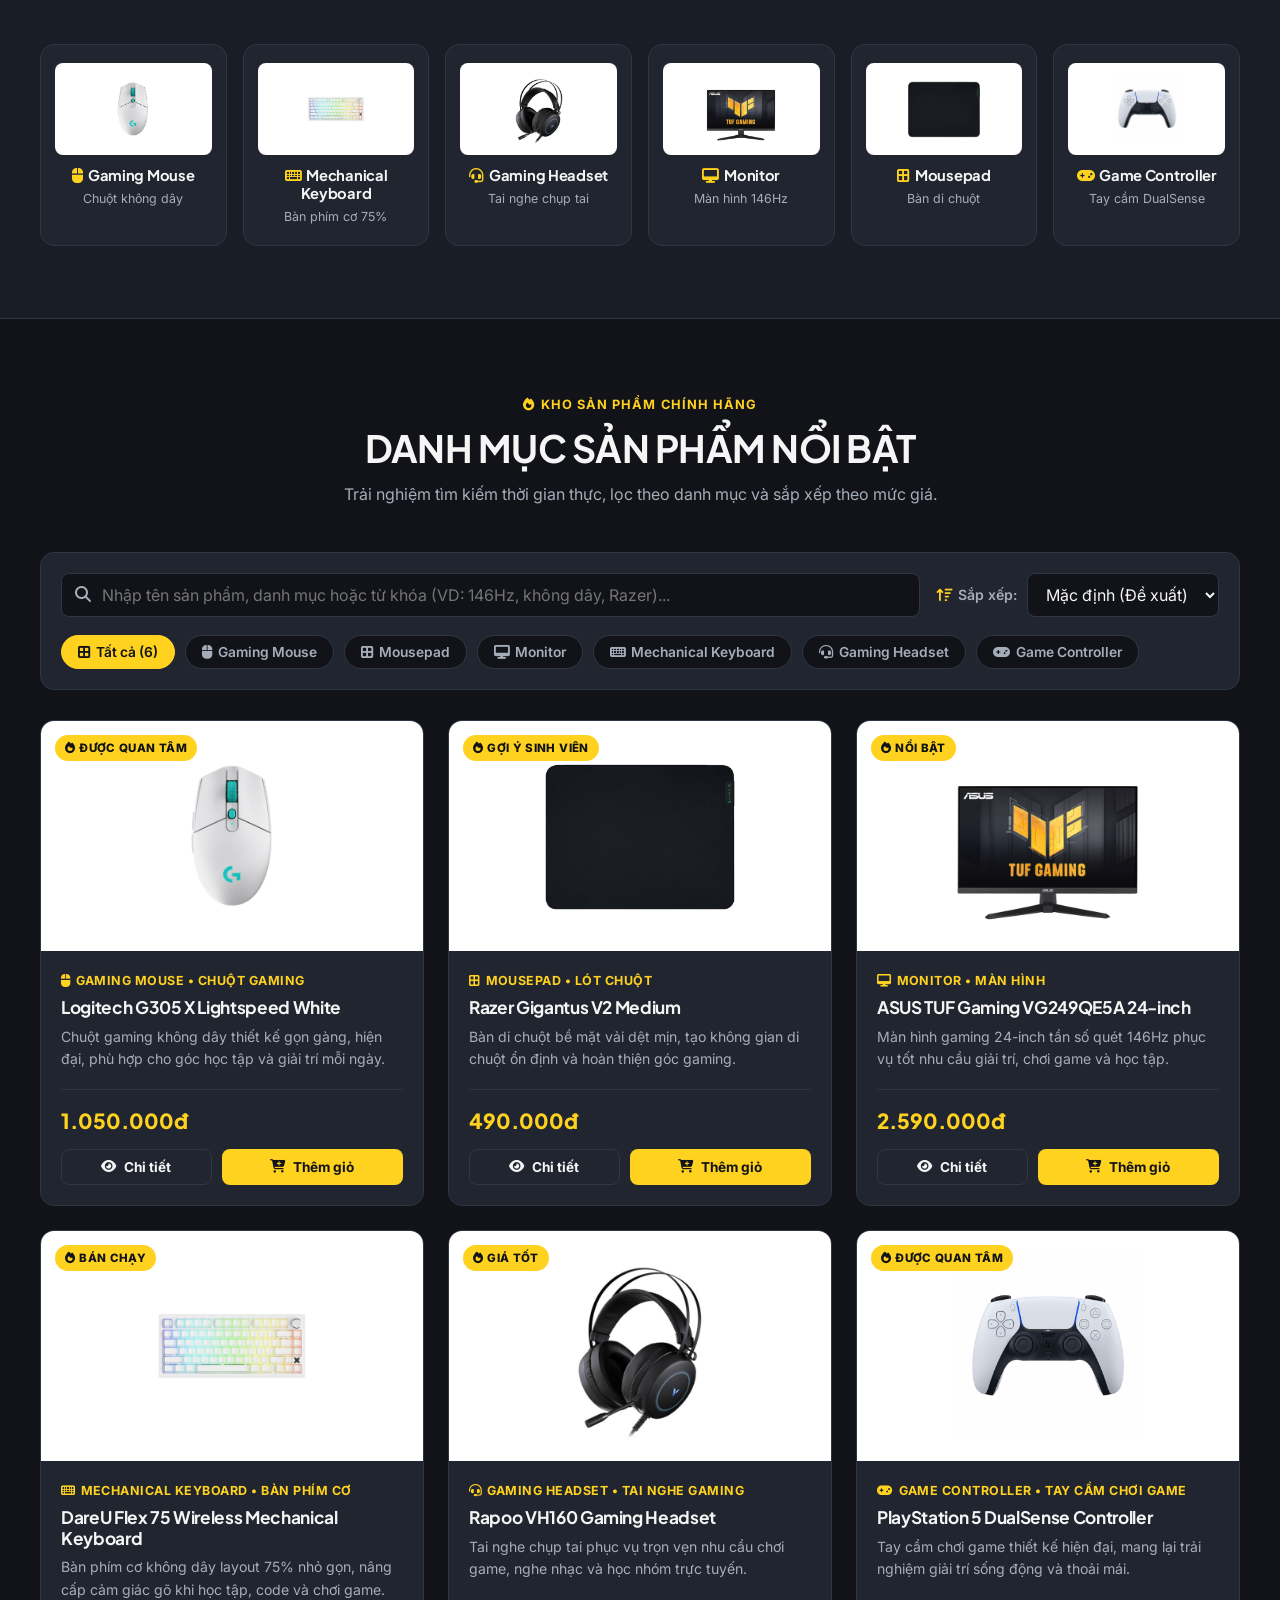
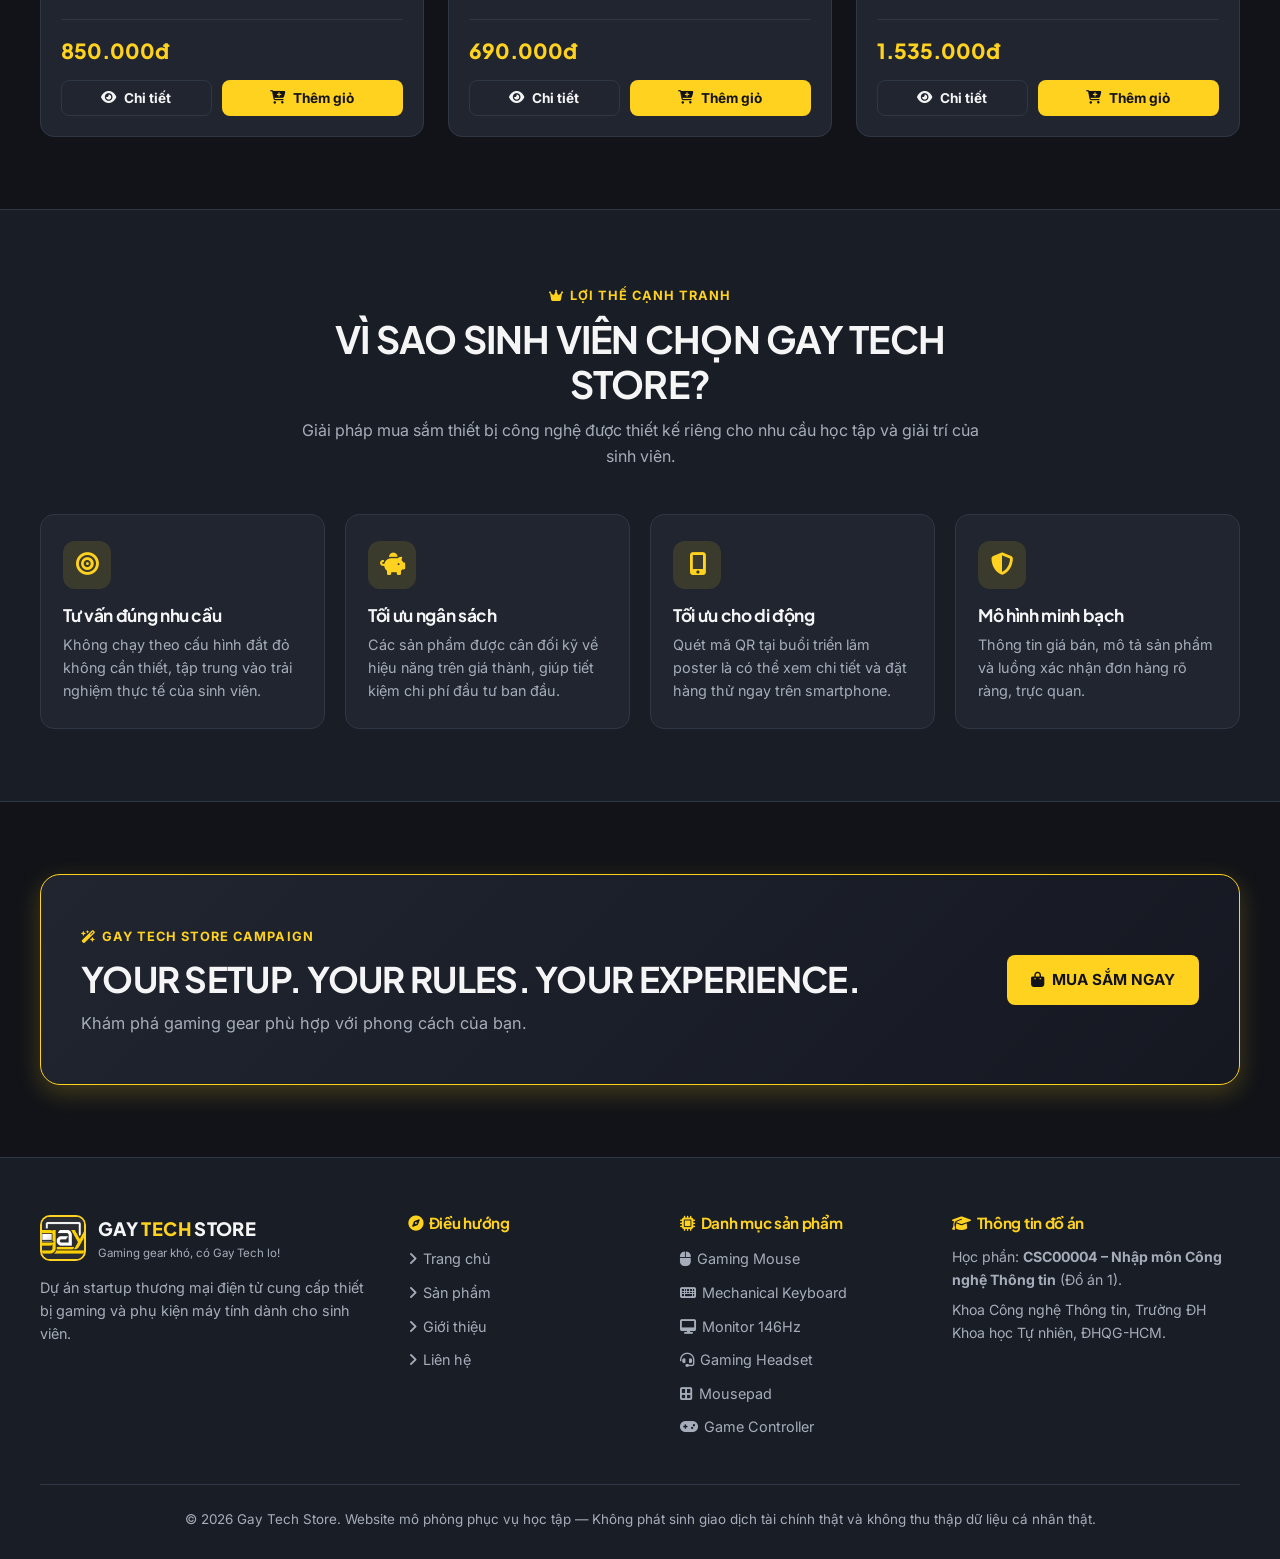
==== commit 55118676: "Add files via upload" ====
--- a/index.html
+++ b/index.html
@@ -4,7 +4,7 @@
   <meta charset="UTF-8">
   <meta name="viewport" content="width=device-width, initial-scale=1.0">
   <title>Gay Tech Store | Gaming gear khó, có Gay Tech lo!</title>
-  <meta name="description" content="Gay Tech Store - Cửa hàng thiết bị gaming, phụ kiện máy tính và giải trí dành cho sinh viên. Đồ án môn CSC00004 Nhập môn CNTT.">
+  <meta name="description" content="Gay Tech Store - Cửa hàng thiết bị gaming, phụ kiện máy tính và giải trí dành cho sinh viên.">
   <!-- Favicon hiển thị trên Tab trình duyệt -->
   <link rel="icon" type="image/jpeg" href="img/logo.jpg">
   <link rel="apple-touch-icon" href="img/logo.jpg">
@@ -19,7 +19,7 @@
   <!-- 1. THANH THÔNG BÁO ĐẦU TRANG -->
   <div class="announcement-bar">
     <i class="fa-solid fa-bolt" style="color:var(--yellow-primary); margin-right:6px;"></i>
-    <strong>GAMING GEAR KHÓ, CÓ GAY TECH LO!</strong> — Giải pháp phụ kiện máy tính &amp; gaming gear vừa túi tiền sinh viên (Website mô phỏng đồ án CSC00004)
+    <strong>GAMING GEAR KHÓ, CÓ GAY TECH LO!</strong> — Giải pháp phụ kiện máy tính &amp; gaming gear vừa túi tiền sinh viên.
   </div>
 
   <!-- 2. THANH ĐIỀU HƯỚNG CỐ ĐỊNH -->
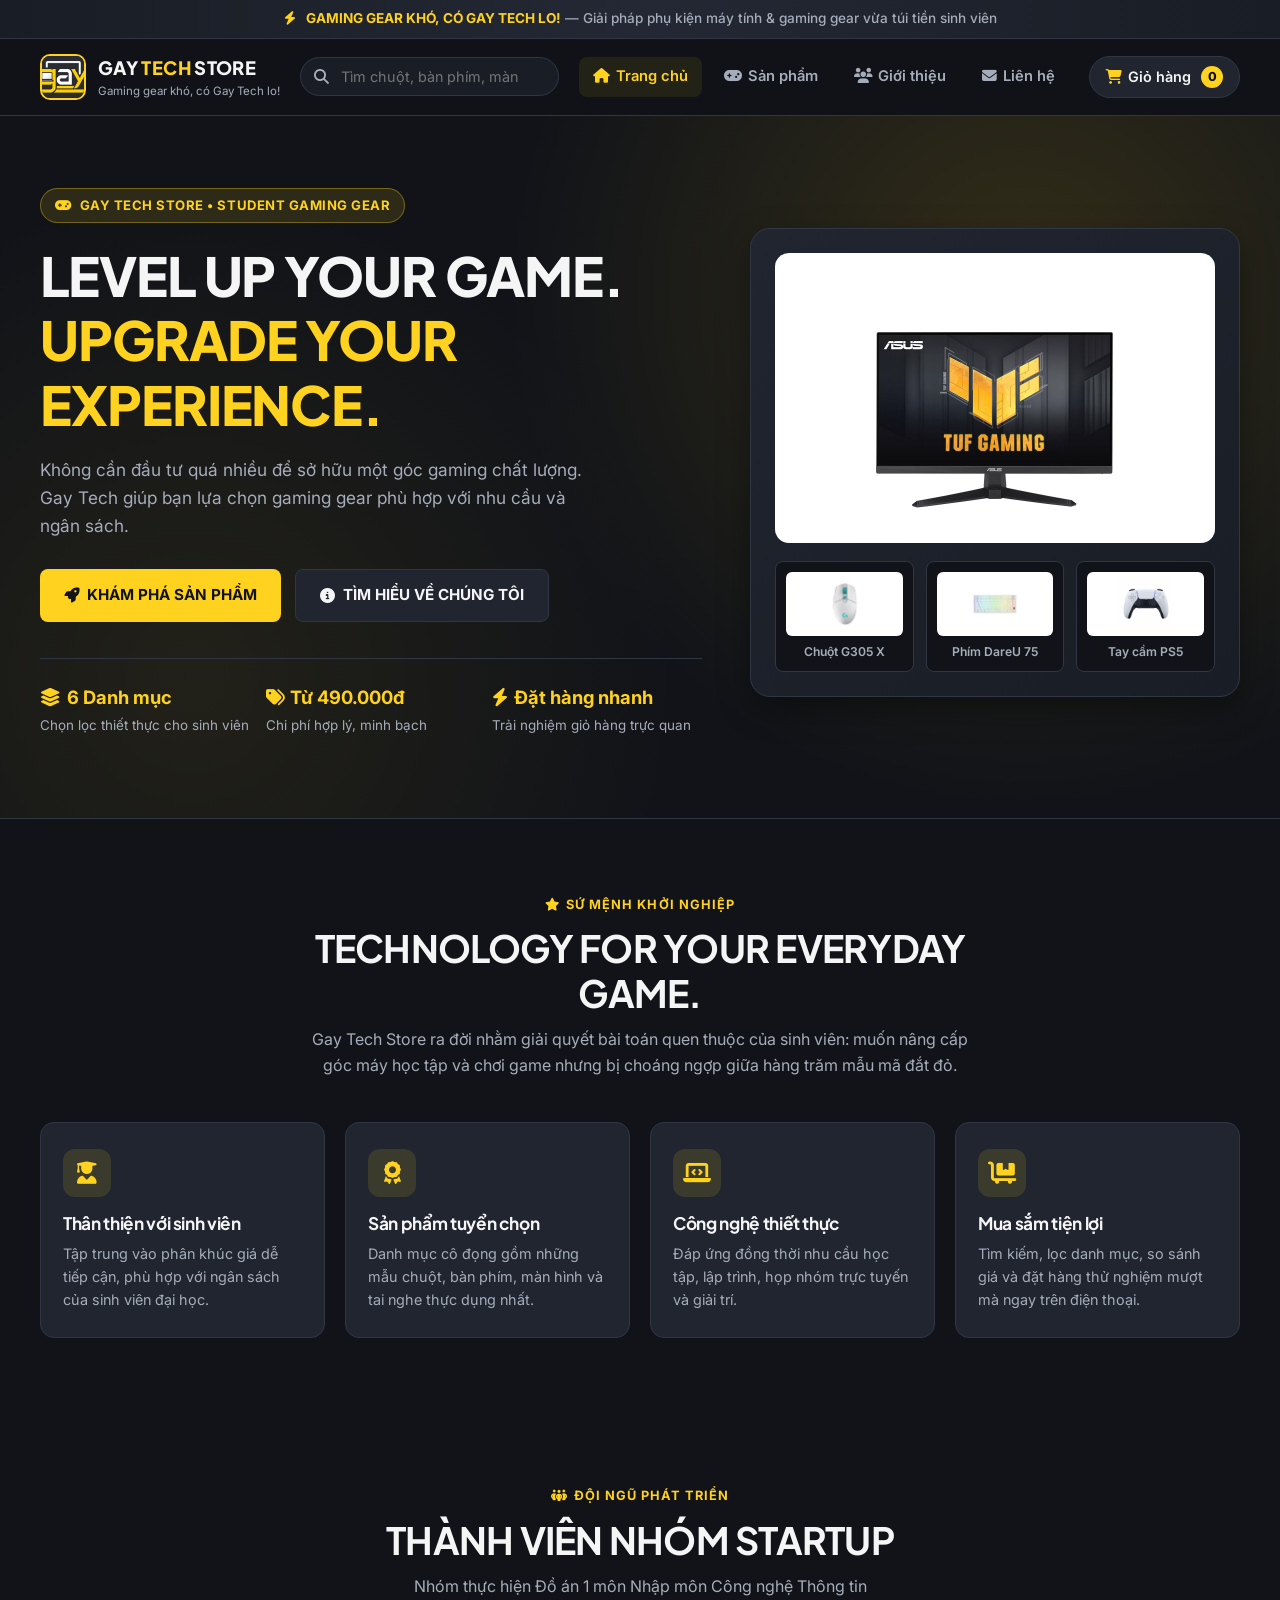
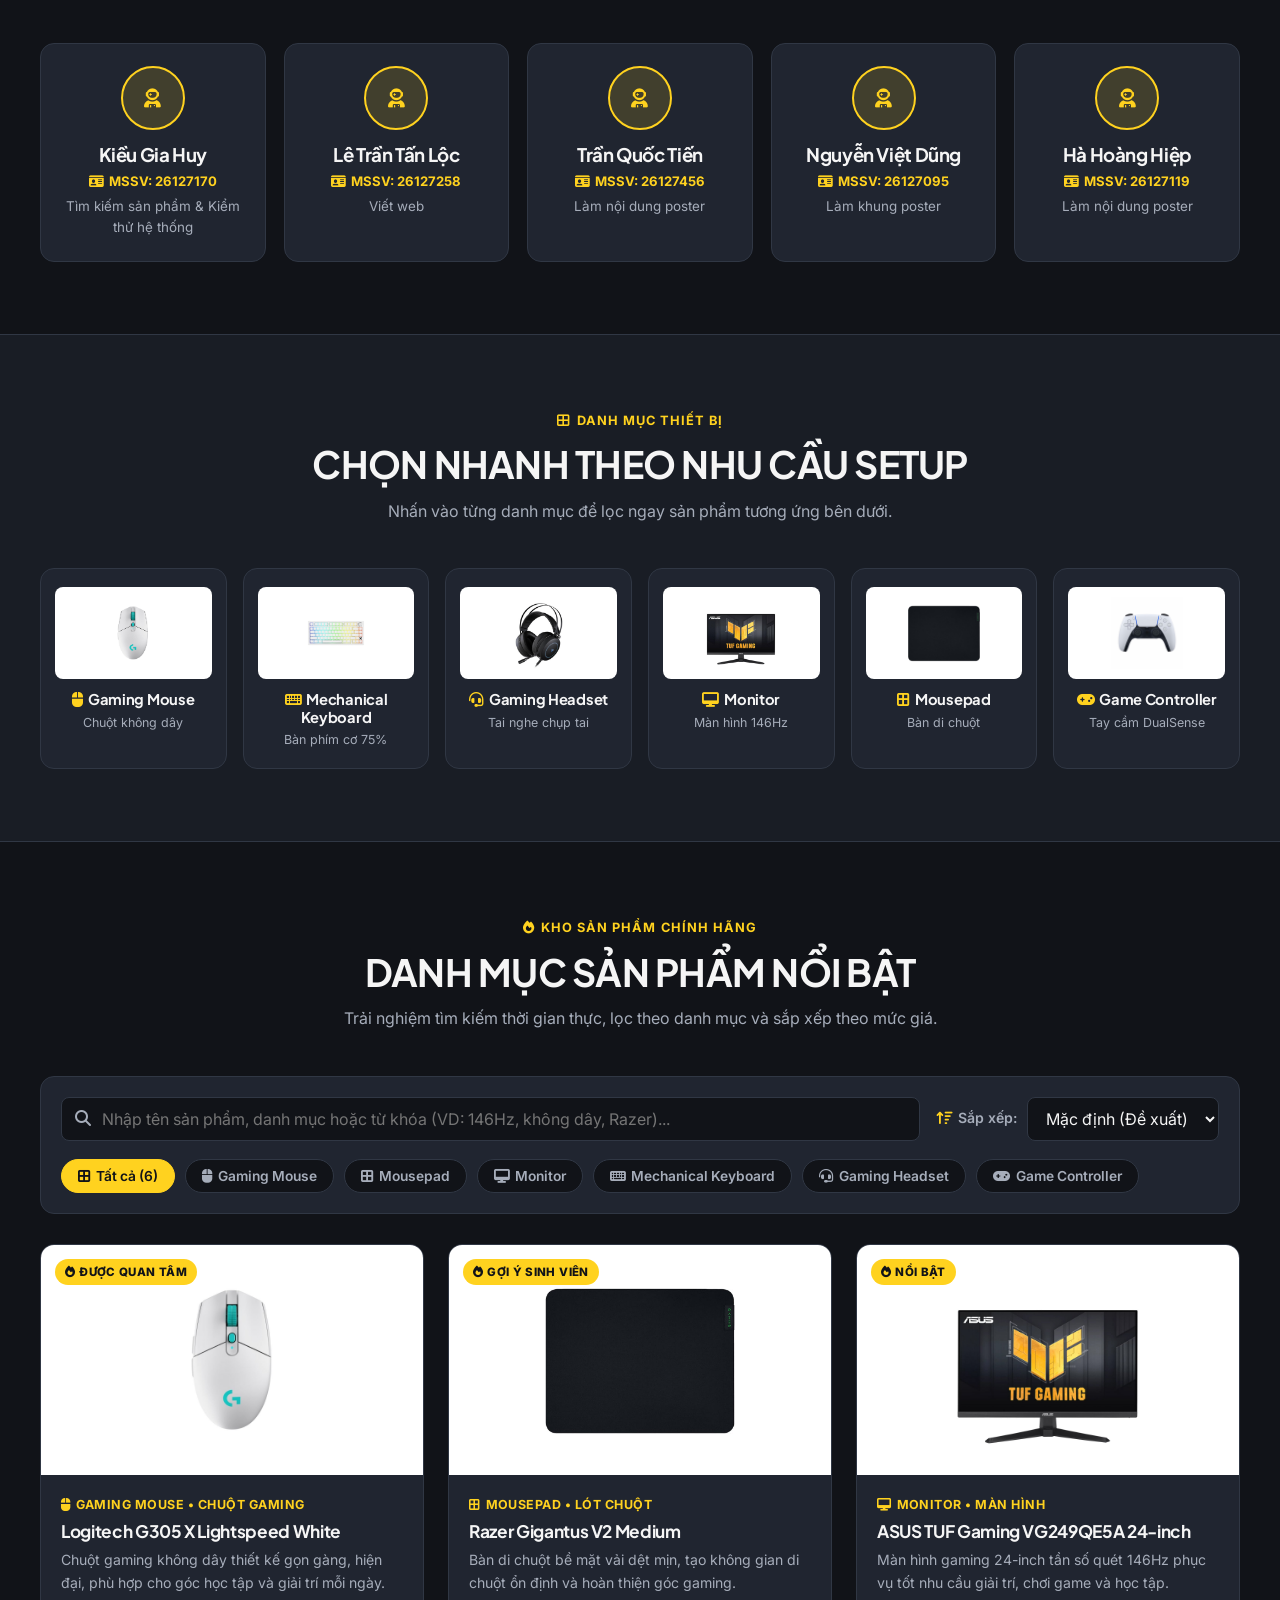
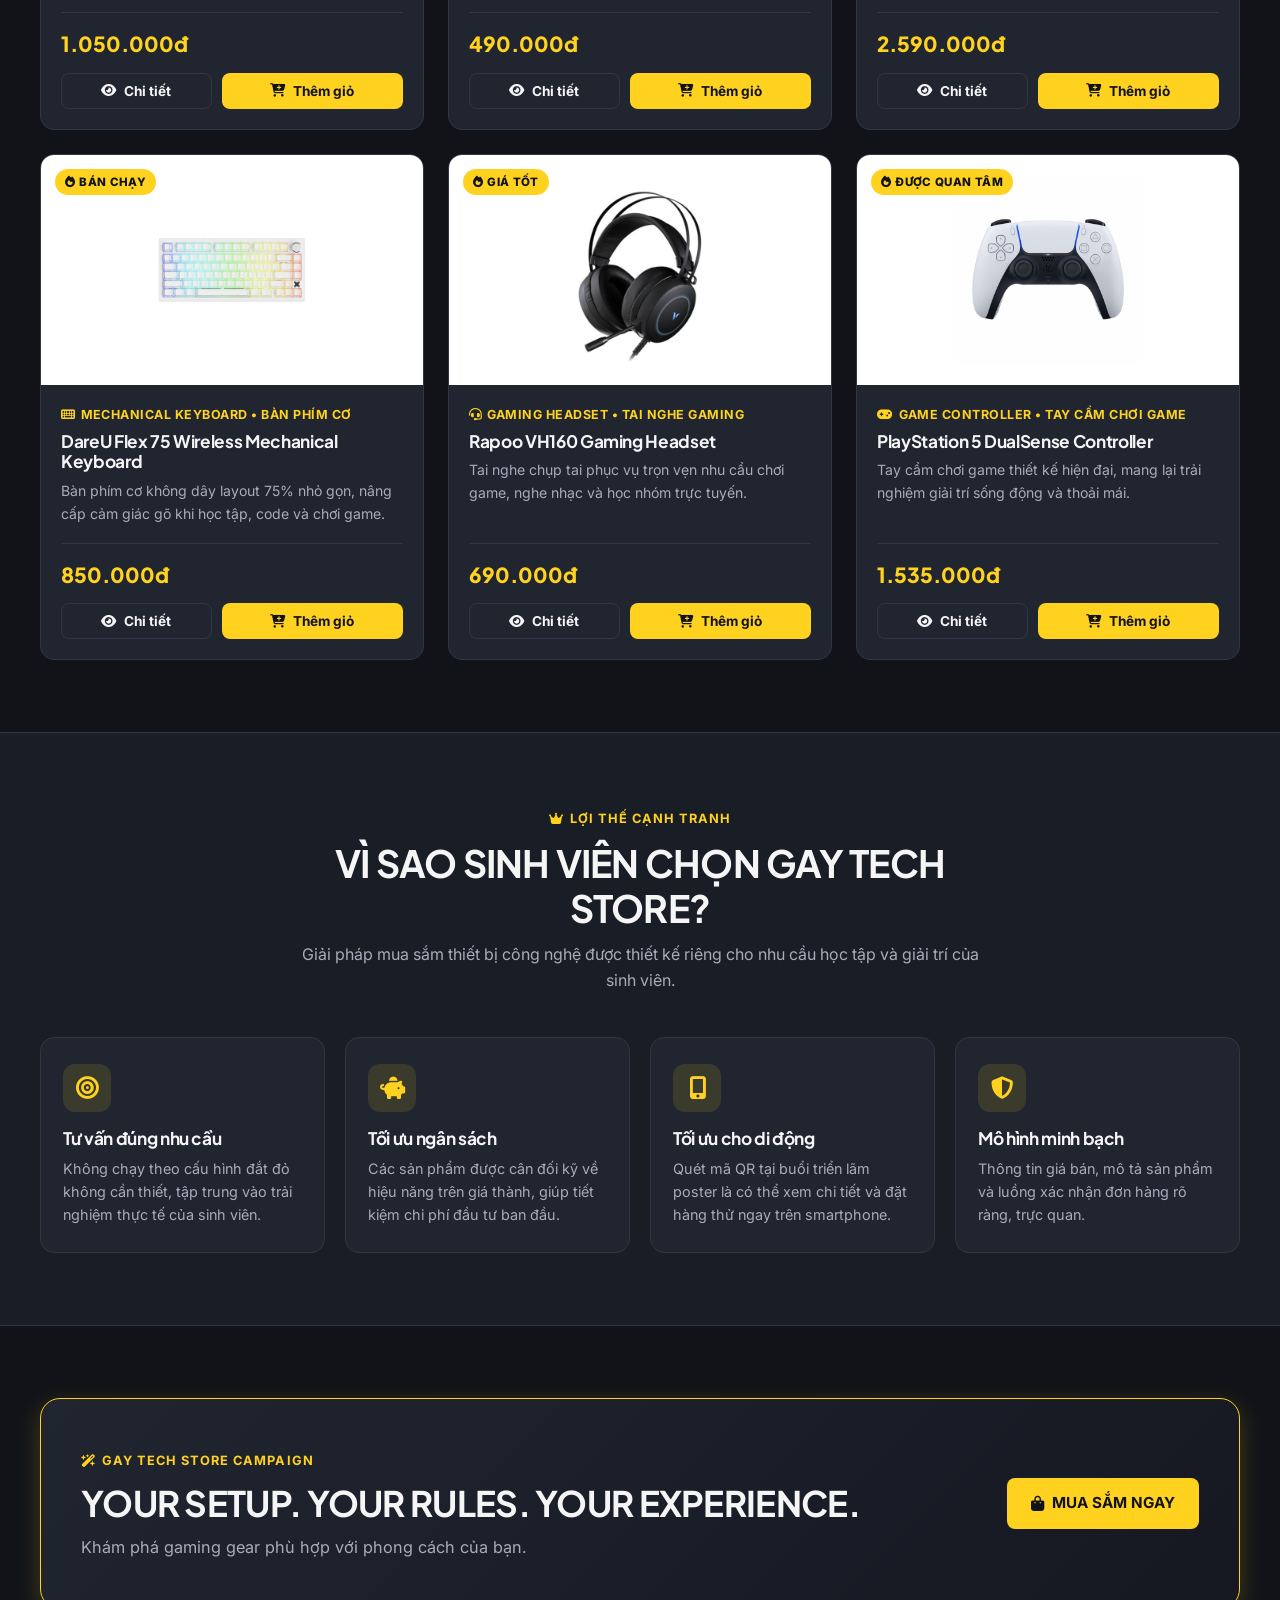
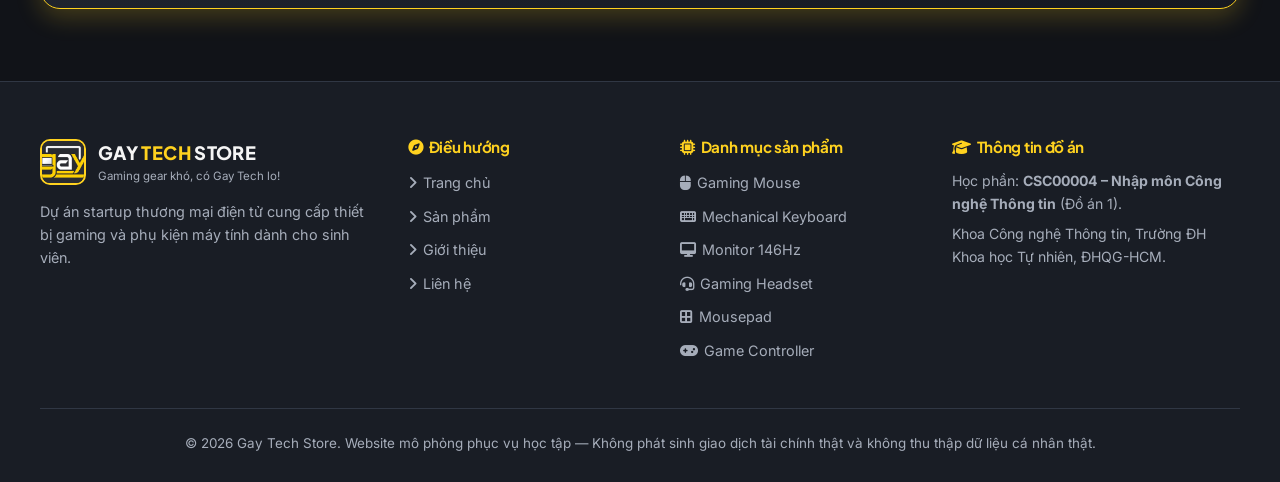
==== commit 2c7a20c4: "add members detail, change group introduction from about.html to index.html" ====
--- a/index.html
+++ b/index.html
@@ -4,7 +4,7 @@
   <meta charset="UTF-8">
   <meta name="viewport" content="width=device-width, initial-scale=1.0">
   <title>Gay Tech Store | Gaming gear khó, có Gay Tech lo!</title>
-  <meta name="description" content="Gay Tech Store - Cửa hàng thiết bị gaming, phụ kiện máy tính và giải trí dành cho sinh viên.">
+  <meta name="description" content="Gay Tech Store - Cửa hàng thiết bị gaming, phụ kiện máy tính và giải trí dành cho sinh viên. Đồ án môn CSC00004 Nhập môn CNTT.">
   <!-- Favicon hiển thị trên Tab trình duyệt -->
   <link rel="icon" type="image/jpeg" href="img/logo.jpg">
   <link rel="apple-touch-icon" href="img/logo.jpg">
@@ -19,7 +19,7 @@
   <!-- 1. THANH THÔNG BÁO ĐẦU TRANG -->
   <div class="announcement-bar">
     <i class="fa-solid fa-bolt" style="color:var(--yellow-primary); margin-right:6px;"></i>
-    <strong>GAMING GEAR KHÓ, CÓ GAY TECH LO!</strong> — Giải pháp phụ kiện máy tính &amp; gaming gear vừa túi tiền sinh viên.
+    <strong>GAMING GEAR KHÓ, CÓ GAY TECH LO!</strong> — Giải pháp phụ kiện máy tính &amp; gaming gear vừa túi tiền sinh viên
   </div>
 
   <!-- 2. THANH ĐIỀU HƯỚNG CỐ ĐỊNH -->
@@ -159,6 +159,20 @@
       </div>
     </section>
 
+    <section class="section">
+      <div class="container">
+        <div class="section-header">
+          <span class="section-tag"><i class="fa-solid fa-people-group" style="margin-right:6px;"></i>ĐỘI NGŨ PHÁT TRIỂN</span>
+          <h2 class="section-title">THÀNH VIÊN NHÓM STARTUP</h2>
+          <p class="section-subtitle">
+            Nhóm thực hiện Đồ án 1 môn Nhập môn Công nghệ Thông tin
+          </p>
+        </div>
+
+        <div class="team-grid" id="teamMembersGrid"></div>
+      </div>
+    </section>
+
     <!-- 5. DANH MỤC SẢN PHẨM TRỰC QUAN -->
     <section class="section section-alt">
       <div class="container">
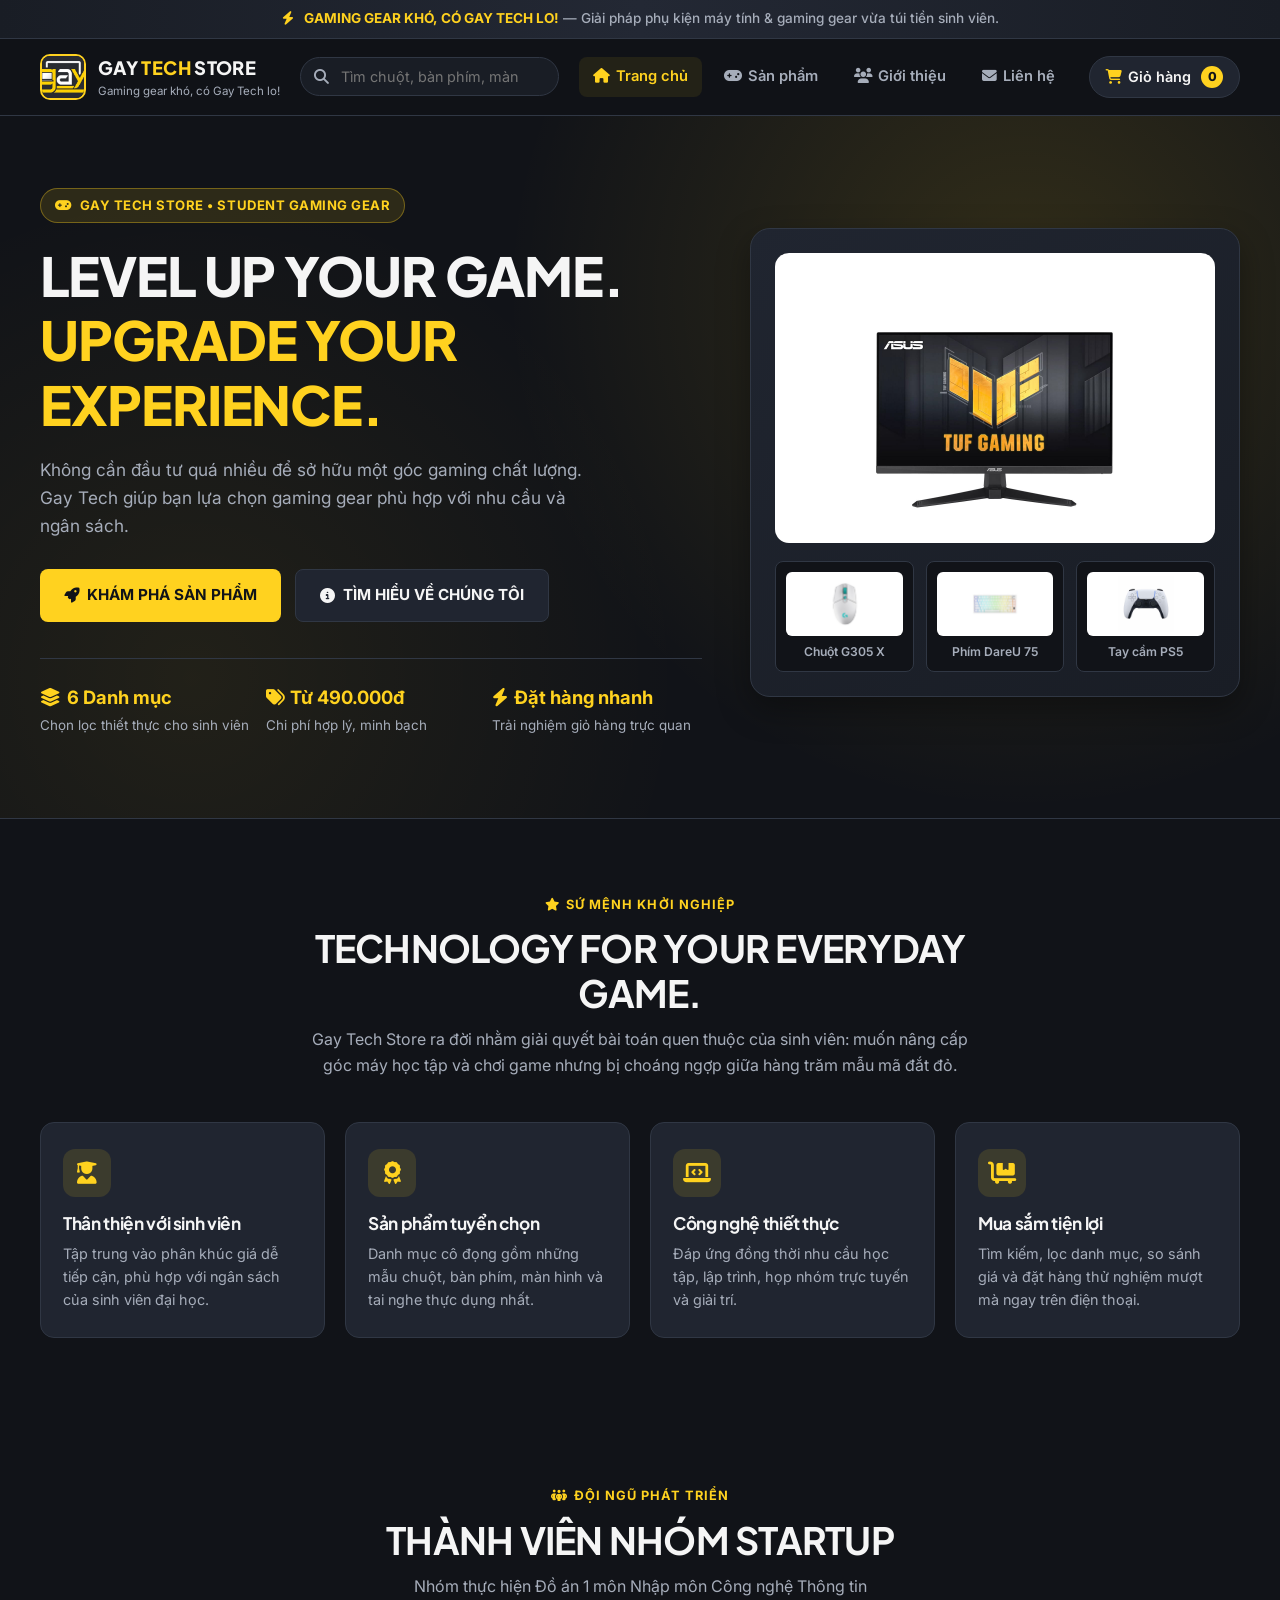
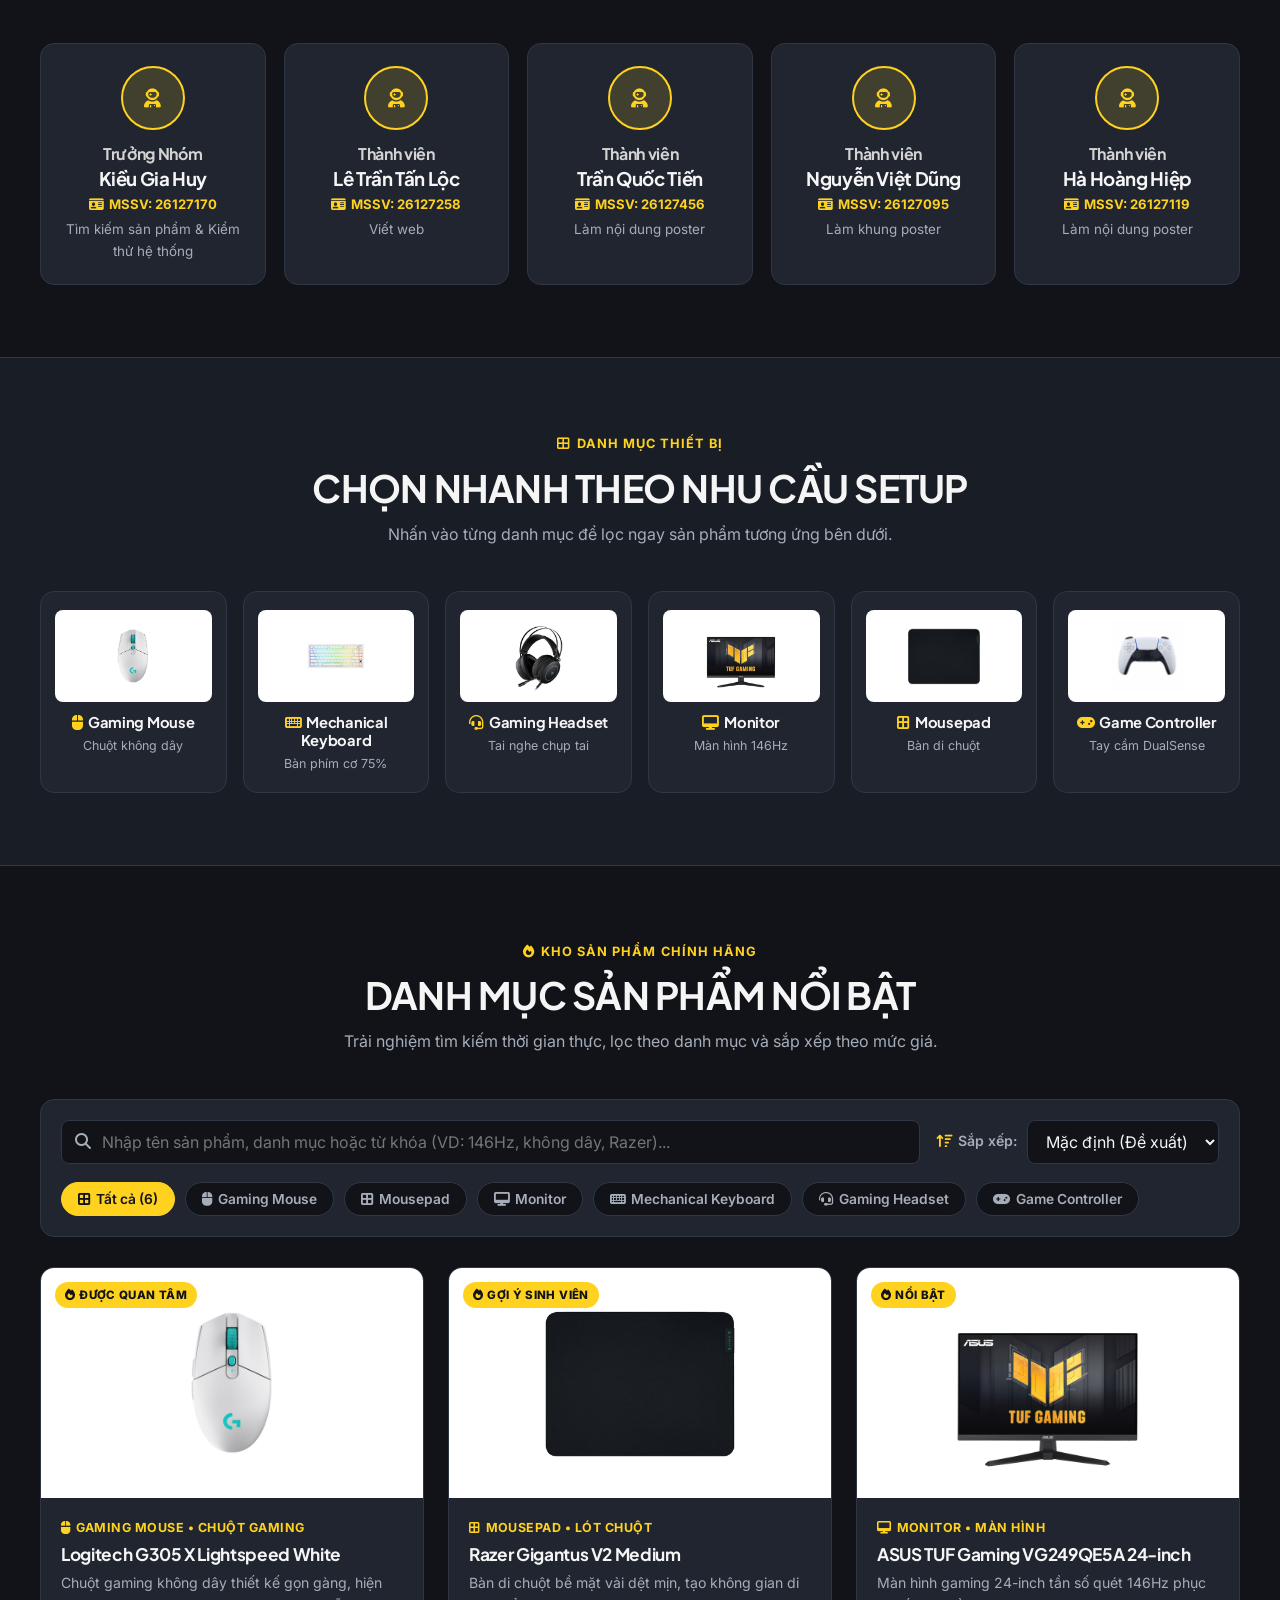
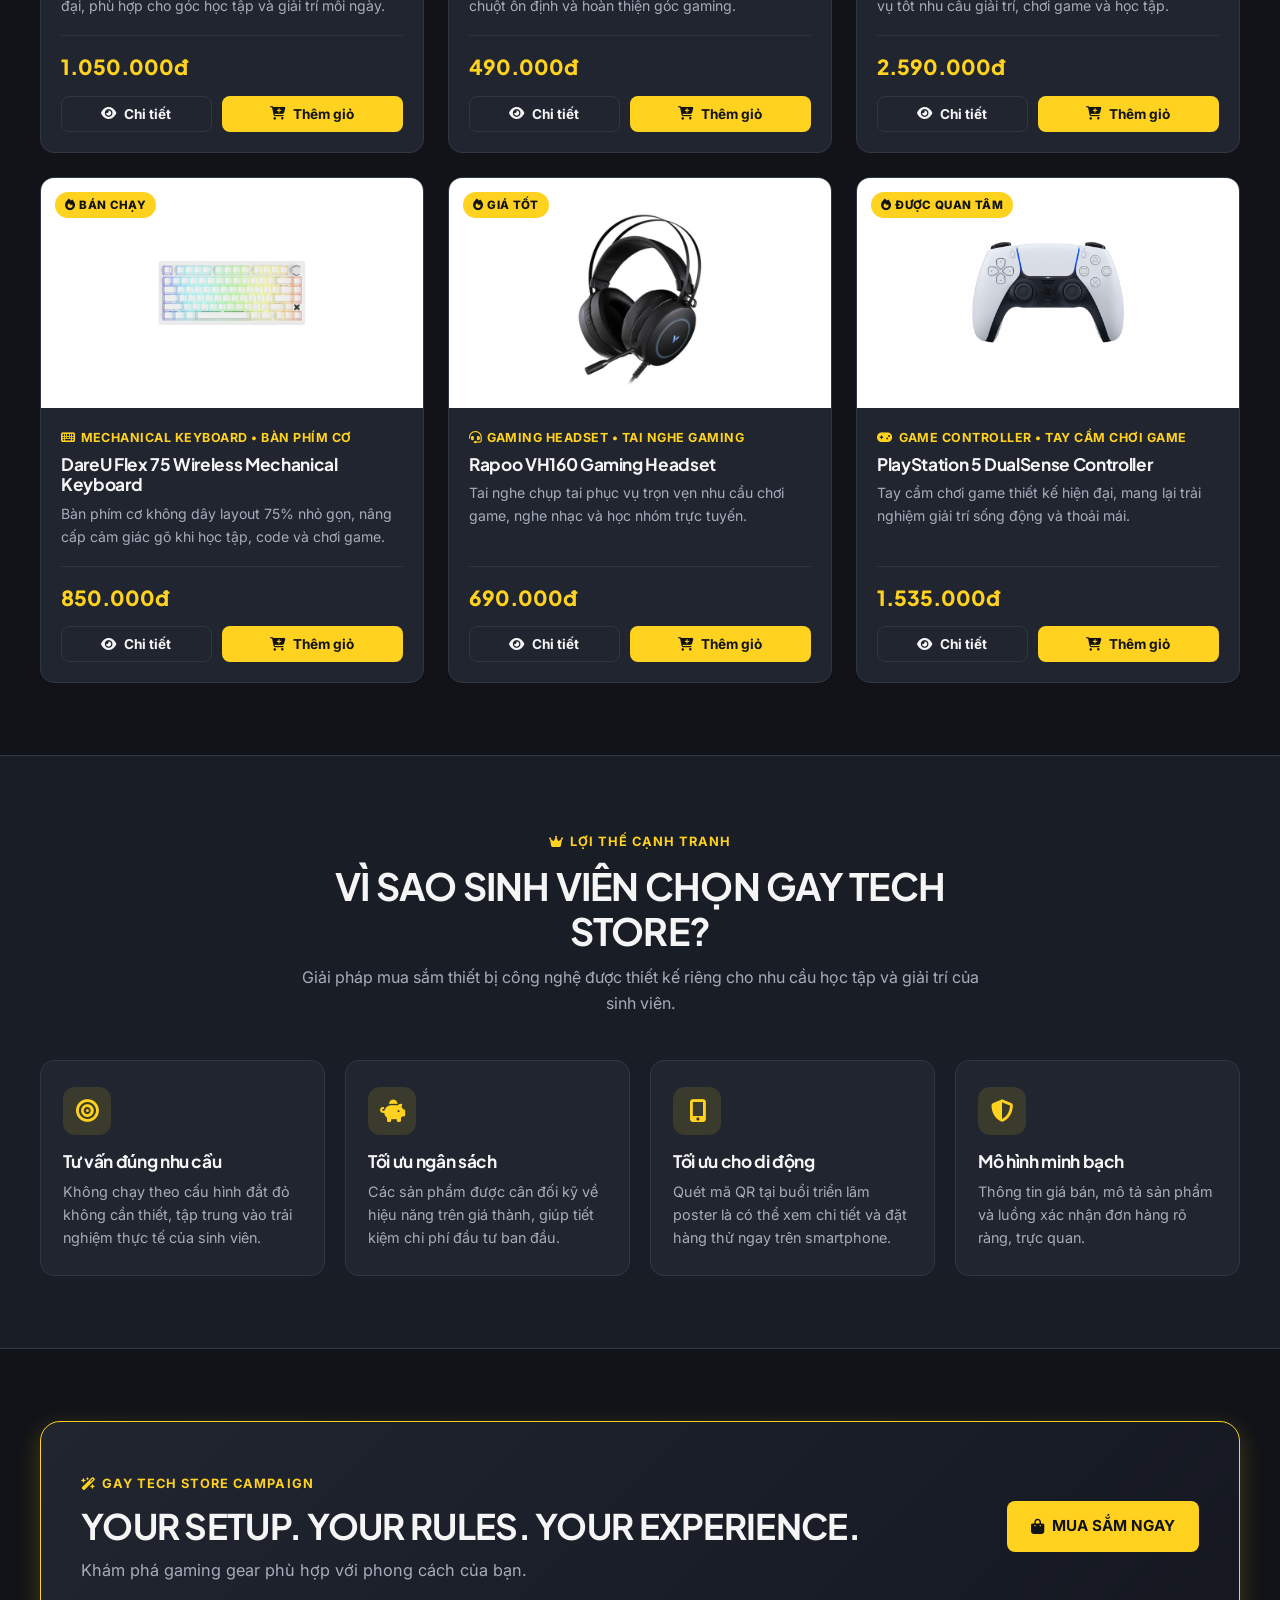
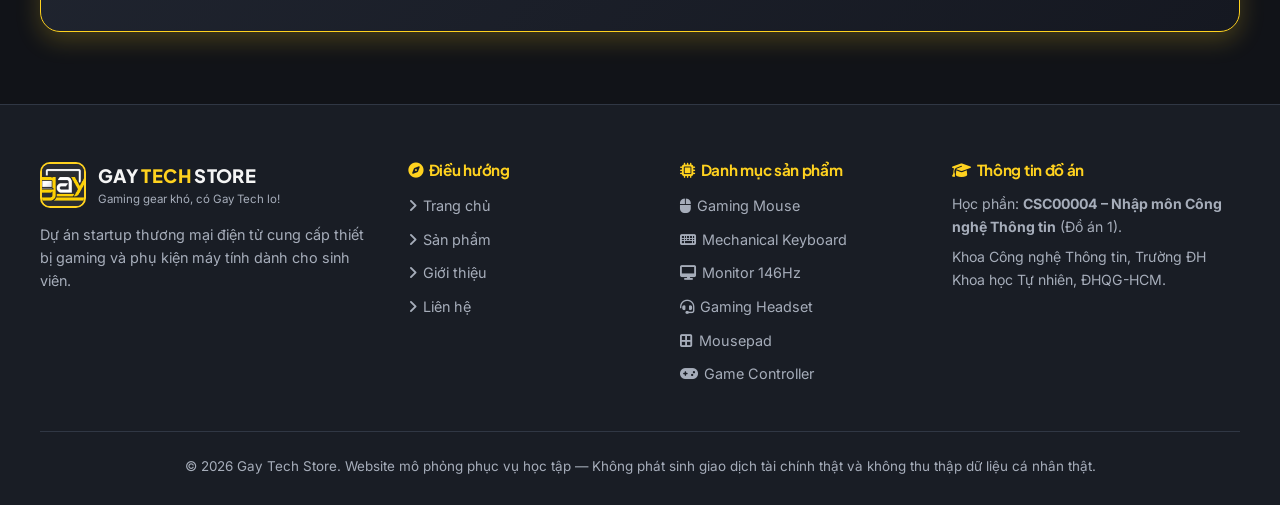
==== commit e926ada9: "merge local and github" ====
--- a/index.html
+++ b/index.html
@@ -4,7 +4,7 @@
   <meta charset="UTF-8">
   <meta name="viewport" content="width=device-width, initial-scale=1.0">
   <title>Gay Tech Store | Gaming gear khó, có Gay Tech lo!</title>
-  <meta name="description" content="Gay Tech Store - Cửa hàng thiết bị gaming, phụ kiện máy tính và giải trí dành cho sinh viên. Đồ án môn CSC00004 Nhập môn CNTT.">
+  <meta name="description" content="Gay Tech Store - Cửa hàng thiết bị gaming, phụ kiện máy tính và giải trí dành cho sinh viên.">
   <!-- Favicon hiển thị trên Tab trình duyệt -->
   <link rel="icon" type="image/jpeg" href="img/logo.jpg">
   <link rel="apple-touch-icon" href="img/logo.jpg">
@@ -19,7 +19,7 @@
   <!-- 1. THANH THÔNG BÁO ĐẦU TRANG -->
   <div class="announcement-bar">
     <i class="fa-solid fa-bolt" style="color:var(--yellow-primary); margin-right:6px;"></i>
-    <strong>GAMING GEAR KHÓ, CÓ GAY TECH LO!</strong> — Giải pháp phụ kiện máy tính &amp; gaming gear vừa túi tiền sinh viên
+    <strong>GAMING GEAR KHÓ, CÓ GAY TECH LO!</strong> — Giải pháp phụ kiện máy tính &amp; gaming gear vừa túi tiền sinh viên.
   </div>
 
   <!-- 2. THANH ĐIỀU HƯỚNG CỐ ĐỊNH -->
